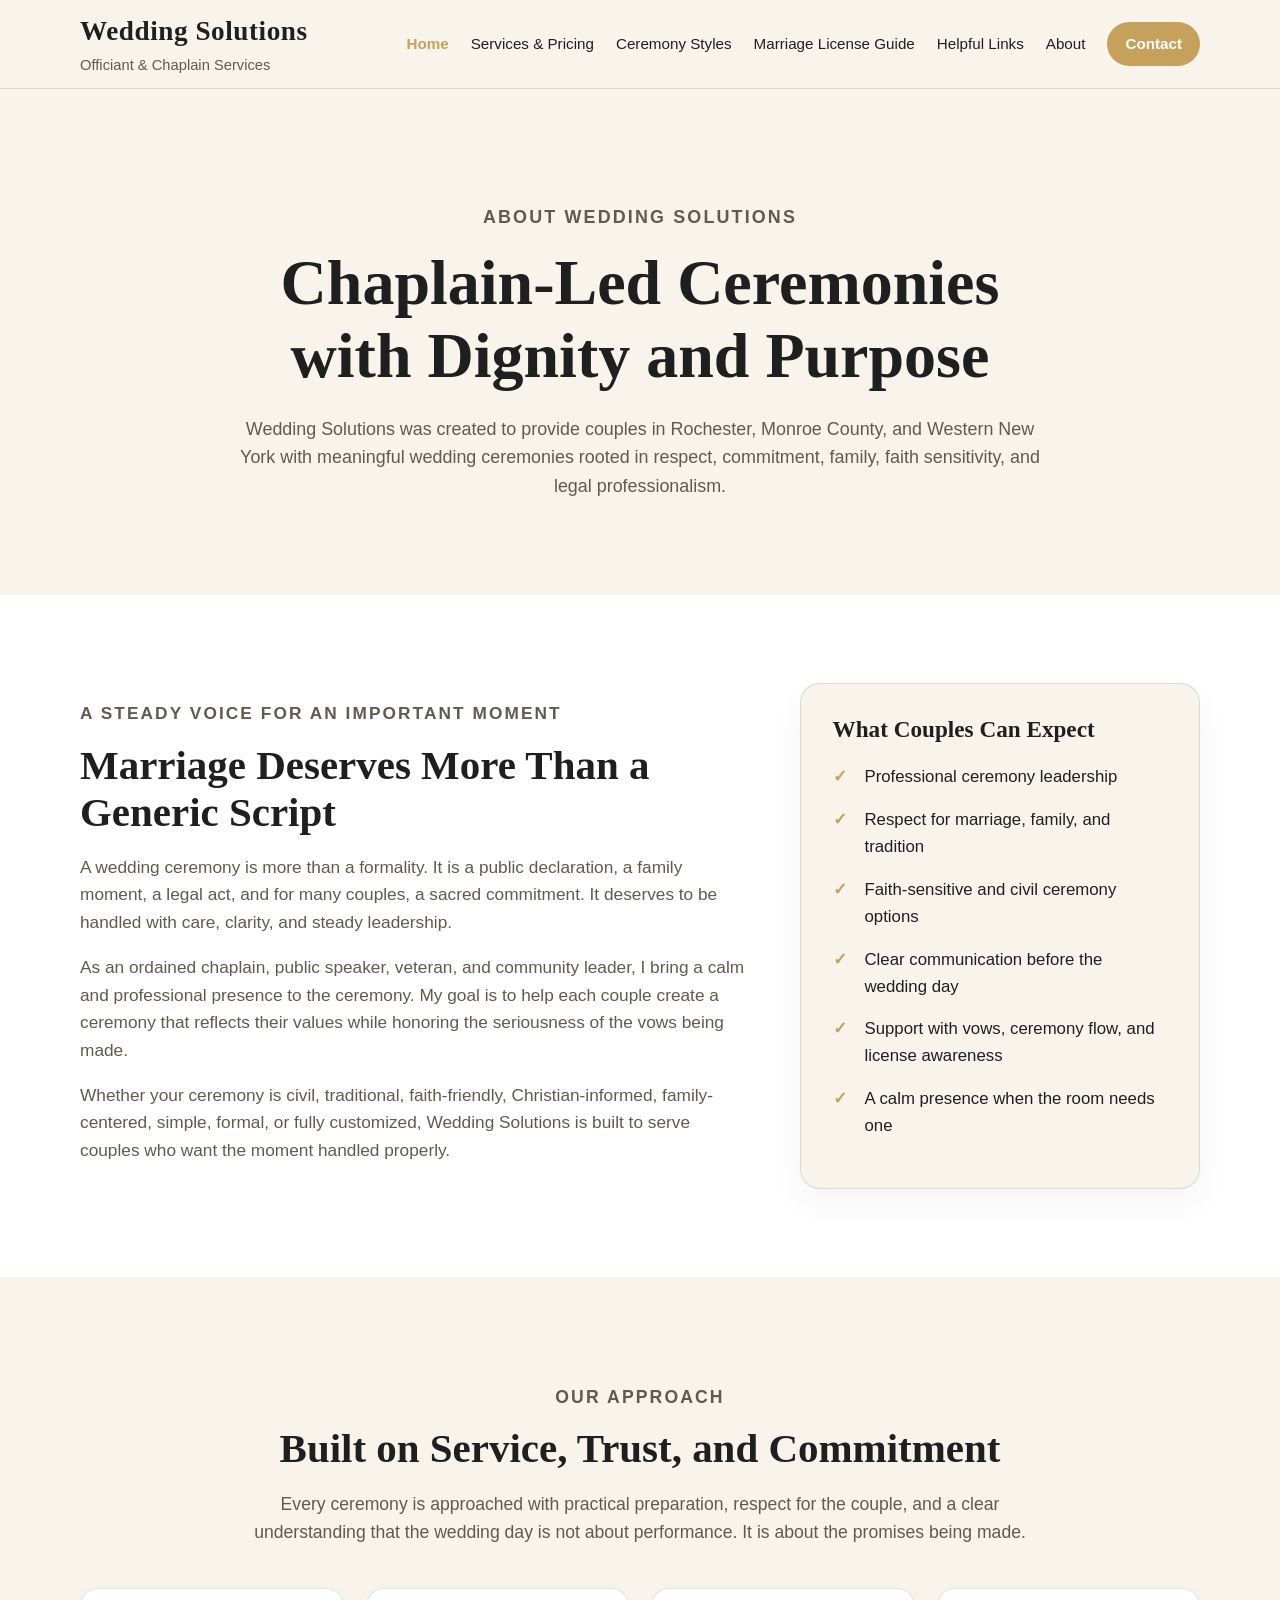
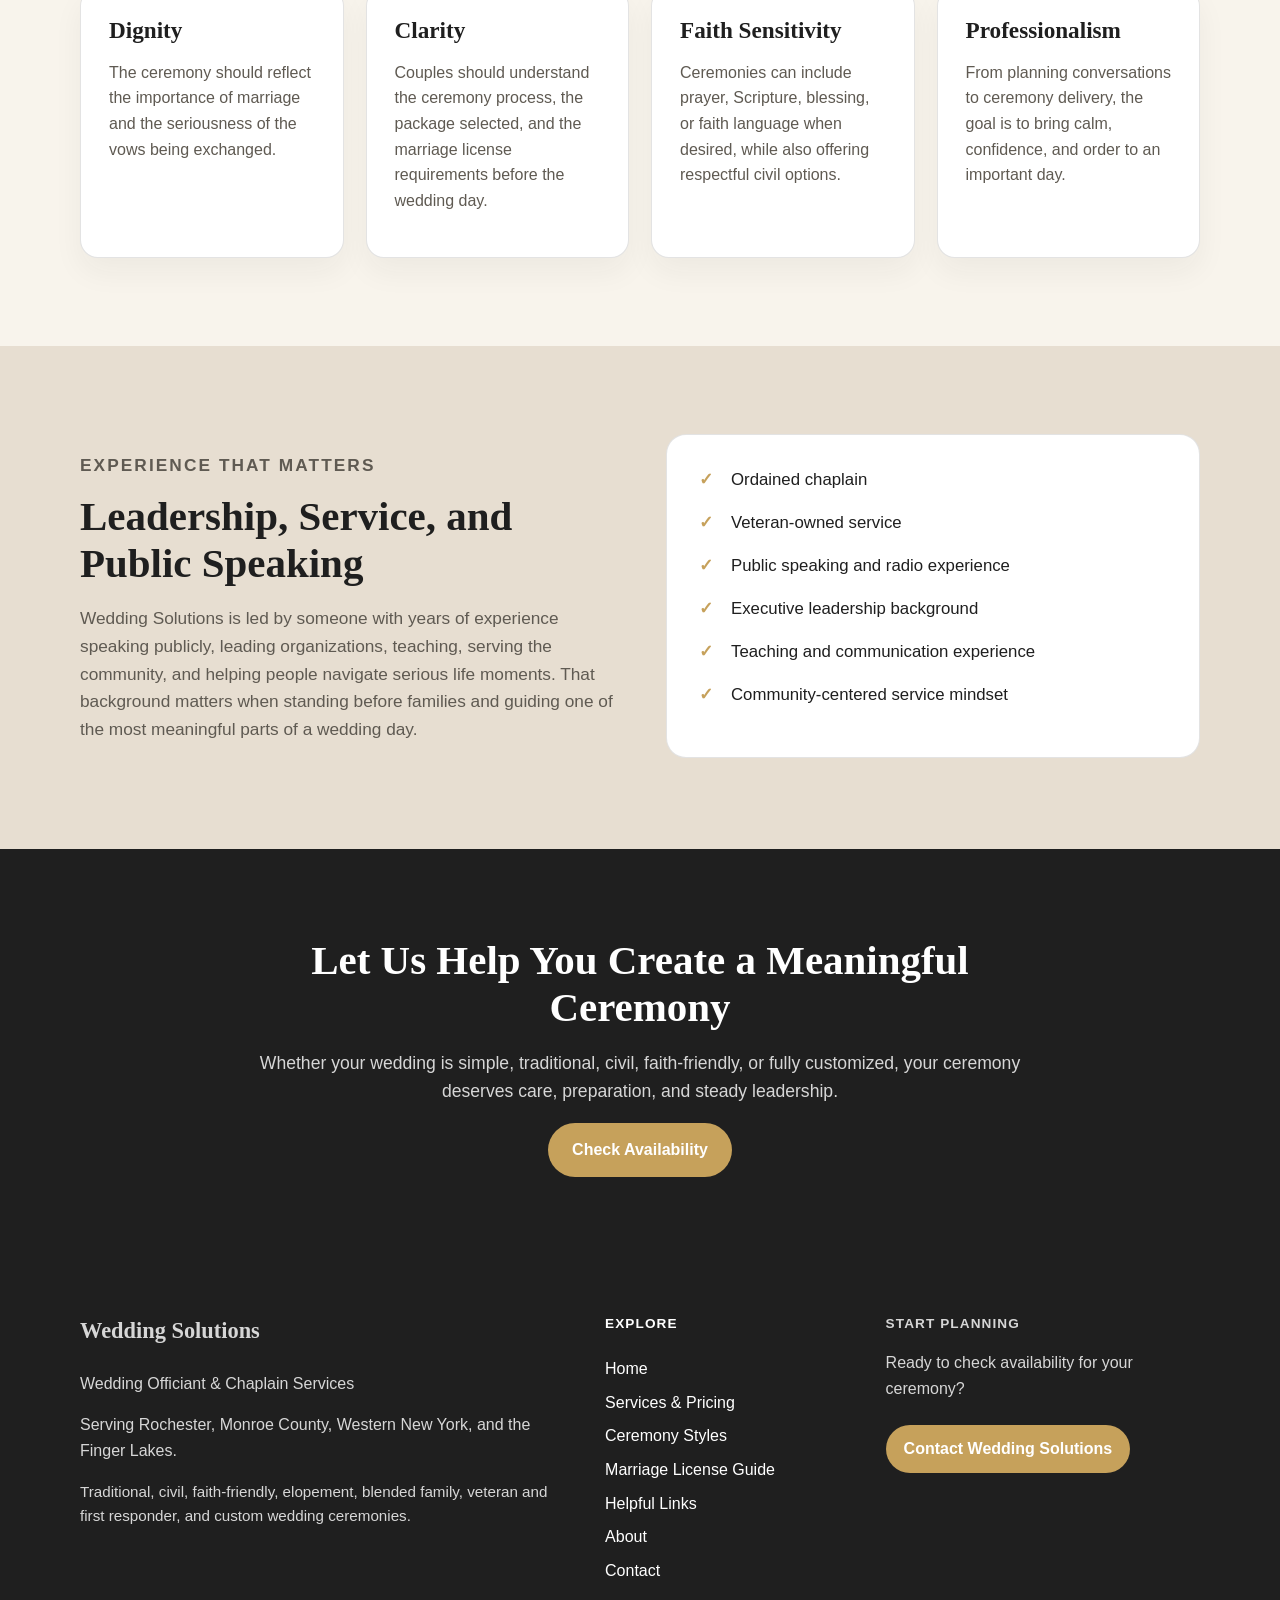
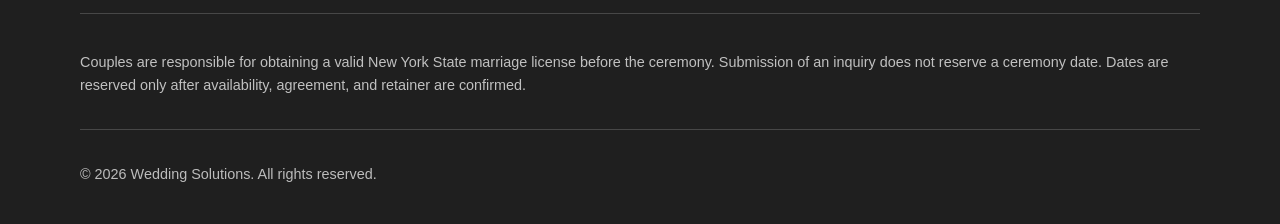
==== about.html @ 827b0ad8 "Add helpful links page for couples" ====
<!DOCTYPE html>
<html lang="en">
<head>
  <meta charset="UTF-8">

  <meta name="viewport" content="width=device-width, initial-scale=1.0">
	
	<link rel="canonical" href="https://weddingssolutions.com/about.html">
	
<meta property="og:title" content="Ordained Chaplain Wedding Officiant Rochester NY | Wedding Solutions">
<meta property="og:description" content="Learn about Wedding Solutions, a chaplain-led wedding officiant service serving Rochester, Monroe County, and Western New York with dignity, clarity, and legal professionalism.">
<meta property="og:type" content="website">
<meta property="og:url" content="https://weddingssolutions.com/about.html">
<meta property="og:image" content="https://weddingssolutions.com/images/social-share.jpg">

<meta name="twitter:card" content="summary_large_image">
<meta name="twitter:title" content="Ordained Chaplain Wedding Officiant Rochester NY | Wedding Solutions">
<meta name="twitter:description" content="Chaplain-led wedding ceremonies rooted in dignity, commitment, family, faith sensitivity, and legal professionalism.">
<meta name="twitter:image" content="https://weddingssolutions.com/images/social-share.jpg">

<link rel="icon" type="image/png" href="images/favicon-512.png">
<link rel="apple-touch-icon" href="images/favicon-512.png">
	
<!-- Google tag (gtag.js) -->
<script async src="https://www.googletagmanager.com/gtag/js?id=G-TBQ9L303CH"></script>
<script>
  window.dataLayer = window.dataLayer || [];
  function gtag(){dataLayer.push(arguments);}
  gtag('js', new Date());

  gtag('config', 'G-TBQ9L303CH');
</script>

  <title>Ordained Chaplain Wedding Officiant Rochester NY | Wedding Solutions</title>

  <meta name="description" content="Learn about Wedding Solutions, a chaplain-led wedding officiant service serving Rochester, Monroe County, and Western New York with dignity, clarity, and legal professionalism.">

  <link rel="stylesheet" href="css/styles.css">
</head>

<body>
  <header class="site-header">
    <div class="container header-inner">
      <div class="brand">
        <a href="index.html" class="brand-name">Wedding Solutions</a>
        <p class="brand-tagline">Officiant &amp; Chaplain Services</p>
      </div>

      <nav class="main-nav" aria-label="Main navigation">
        <a href="index.html" class="active">Home</a>
		<a href="services.html">Services &amp; Pricing</a>
		<a href="ceremony-styles.html">Ceremony Styles</a>
		<a href="marriage-license-guide.html">Marriage License Guide</a>
		<a href="helpful-links.html">Helpful Links</a>
		<a href="about.html">About</a>
		<a href="contact.html" class="nav-button">Contact</a>
      </nav>
    </div>
  </header>

  <main>
    <section class="page-hero">
      <div class="container narrow">
        <p class="eyebrow">About Wedding Solutions</p>
        <h1>Chaplain-Led Ceremonies with Dignity and Purpose</h1>
        <p>
          Wedding Solutions was created to provide couples in Rochester, Monroe County,
          and Western New York with meaningful wedding ceremonies rooted in respect,
          commitment, family, faith sensitivity, and legal professionalism.
        </p>
      </div>
    </section>

    <section class="about-story-section">
      <div class="container about-grid">
        <div class="about-text">
          <p class="eyebrow">A Steady Voice for an Important Moment</p>

          <h2>Marriage Deserves More Than a Generic Script</h2>

          <p>
            A wedding ceremony is more than a formality. It is a public declaration,
            a family moment, a legal act, and for many couples, a sacred commitment.
            It deserves to be handled with care, clarity, and steady leadership.
          </p>

          <p>
            As an ordained chaplain, public speaker, veteran, and community leader,
            I bring a calm and professional presence to the ceremony. My goal is to help
            each couple create a ceremony that reflects their values while honoring the
            seriousness of the vows being made.
          </p>

          <p>
            Whether your ceremony is civil, traditional, faith-friendly, Christian-informed,
            family-centered, simple, formal, or fully customized, Wedding Solutions is built
            to serve couples who want the moment handled properly.
          </p>
        </div>

        <div class="about-highlight-box">
          <h3>What Couples Can Expect</h3>

          <ul class="check-list">
            <li>Professional ceremony leadership</li>
            <li>Respect for marriage, family, and tradition</li>
            <li>Faith-sensitive and civil ceremony options</li>
            <li>Clear communication before the wedding day</li>
            <li>Support with vows, ceremony flow, and license awareness</li>
            <li>A calm presence when the room needs one</li>
          </ul>
        </div>
      </div>
    </section>

    <section class="values-section">
      <div class="container">
        <div class="section-heading">
          <p class="eyebrow">Our Approach</p>
          <h2>Built on Service, Trust, and Commitment</h2>
          <p>
            Every ceremony is approached with practical preparation, respect for the couple,
            and a clear understanding that the wedding day is not about performance. It is
            about the promises being made.
          </p>
        </div>

        <div class="values-grid">
          <article class="value-card">
            <h3>Dignity</h3>
            <p>
              The ceremony should reflect the importance of marriage and the seriousness
              of the vows being exchanged.
            </p>
          </article>

          <article class="value-card">
            <h3>Clarity</h3>
            <p>
              Couples should understand the ceremony process, the package selected,
              and the marriage license requirements before the wedding day.
            </p>
          </article>

          <article class="value-card">
            <h3>Faith Sensitivity</h3>
            <p>
              Ceremonies can include prayer, Scripture, blessing, or faith language when
              desired, while also offering respectful civil options.
            </p>
          </article>

          <article class="value-card">
            <h3>Professionalism</h3>
            <p>
              From planning conversations to ceremony delivery, the goal is to bring calm,
              confidence, and order to an important day.
            </p>
          </article>
        </div>
      </div>
    </section>

    <section class="background-section">
      <div class="container two-column">
        <div>
          <p class="eyebrow">Experience That Matters</p>
          <h2>Leadership, Service, and Public Speaking</h2>
          <p>
            Wedding Solutions is led by someone with years of experience speaking publicly,
            leading organizations, teaching, serving the community, and helping people navigate
            serious life moments. That background matters when standing before families and
            guiding one of the most meaningful parts of a wedding day.
          </p>
        </div>

        <div class="background-list-box">
          <ul class="check-list">
            <li>Ordained chaplain</li>
            <li>Veteran-owned service</li>
            <li>Public speaking and radio experience</li>
            <li>Executive leadership background</li>
            <li>Teaching and communication experience</li>
            <li>Community-centered service mindset</li>
          </ul>
        </div>
      </div>
    </section>

    <section class="cta-section">
      <div class="container narrow">
        <h2>Let Us Help You Create a Meaningful Ceremony</h2>
        <p>
          Whether your wedding is simple, traditional, civil, faith-friendly, or fully customized,
          your ceremony deserves care, preparation, and steady leadership.
        </p>
        <a href="contact.html" class="button button-primary">Check Availability</a>
      </div>
    </section>
  </main>

  <footer class="site-footer">
  <div class="container footer-inner">
    <div class="footer-about">
      <p class="footer-brand">Wedding Solutions</p>
      <p>Wedding Officiant &amp; Chaplain Services</p>
      <p>Serving Rochester, Monroe County, Western New York, and the Finger Lakes.</p>
      <p class="footer-small">
        Traditional, civil, faith-friendly, elopement, blended family, veteran and first responder,
        and custom wedding ceremonies.
      </p>
    </div>

    <div class="footer-links">
	  <p class="footer-heading">Explore</p>
	  <a href="index.html">Home</a>
	  <a href="services.html">Services &amp; Pricing</a>
	  <a href="ceremony-styles.html">Ceremony Styles</a>
	  <a href="marriage-license-guide.html">Marriage License Guide</a>
	  <a href="helpful-links.html">Helpful Links</a>
	  <a href="about.html">About</a>
	  <a href="contact.html">Contact</a>
	</div>

    <div class="footer-contact">
      <p class="footer-heading">Start Planning</p>
      <p>Ready to check availability for your ceremony?</p>
      <a href="contact.html" class="footer-button">Contact Wedding Solutions</a>
    </div>
  </div>

  <div class="container footer-disclaimer">
    <p>
      Couples are responsible for obtaining a valid New York State marriage license before the ceremony.
      Submission of an inquiry does not reserve a ceremony date. Dates are reserved only after availability,
      agreement, and retainer are confirmed.
    </p>
  </div>

  <div class="container copyright">
    <p>&copy; 2026 Wedding Solutions. All rights reserved.</p>
  </div>
</footer>
</body>
</html>
---- css/styles.css ----
:root {
  --ivory: #f8f4ec;
  --charcoal: #1f1f1f;
  --gold: #c6a15b;
  --taupe: #e7ded1;
  --white: #ffffff;
  --muted: #5f5a52;
  --line: rgba(31, 31, 31, 0.12);
}

* {
  box-sizing: border-box;
}

body {
  margin: 0;
  font-family: Arial, Helvetica, sans-serif;
  background: var(--ivory);
  color: var(--charcoal);
  line-height: 1.6;
}

a {
  color: inherit;
}

.container {
  width: min(1120px, 92%);
  margin: 0 auto;
}

.narrow {
  max-width: 820px;
  text-align: center;
}

.site-header {
  background: var(--ivory);
  border-bottom: 1px solid var(--line);
  position: sticky;
  top: 0;
  z-index: 20;
}

.header-inner {
  min-height: 88px;
  display: flex;
  align-items: center;
  justify-content: space-between;
  gap: 32px;
}

.brand-name {
  font-family: Georgia, "Times New Roman", serif;
  font-size: 1.7rem;
  font-weight: 700;
  letter-spacing: 0.02em;
  text-decoration: none;
}

.brand-tagline {
  margin: 0;
  color: var(--muted);
  font-size: 0.92rem;
}

.main-nav {
  display: flex;
  align-items: center;
  gap: 22px;
  font-size: 0.95rem;
}

.main-nav a {
  text-decoration: none;
}

.main-nav a:hover {
  color: var(--gold);
}

.nav-button {
  padding: 10px 18px;
  background: var(--gold);
  color: var(--white);
  border-radius: 999px;
  font-weight: 700;
}

.hero-section {
  min-height: 680px;
  display: flex;
  align-items: center;
  background: var(--ivory);
}

.hero-content {
  max-width: 820px;
}

.eyebrow {
  color: var(--gold);
  text-transform: uppercase;
  letter-spacing: 0.12em;
  font-size: 0.85rem;
  font-weight: 700;
  margin-bottom: 14px;
}

h1,
h2,
h3 {
  font-family: Georgia, "Times New Roman", serif;
  line-height: 1.15;
}

h1 {
  font-size: clamp(2.7rem, 5vw, 5rem);
  margin: 0 0 22px;
}

h2 {
  font-size: clamp(2rem, 3.2vw, 3.1rem);
  margin: 0 0 18px;
}

h3 {
  font-size: 1.45rem;
  margin: 0 0 12px;
}

.hero-text {
  max-width: 720px;
  font-size: 1.22rem;
  color: var(--muted);
}

.button-row {
  display: flex;
  flex-wrap: wrap;
  gap: 16px;
  margin-top: 32px;
}

.button {
  display: inline-block;
  padding: 14px 24px;
  border-radius: 999px;
  text-decoration: none;
  font-weight: 700;
  transition: 0.2s ease;
}

.button-primary {
  background: var(--gold);
  color: var(--white);
}

.button-primary:hover {
  filter: brightness(0.92);
}

.button-secondary {
  border: 1px solid var(--gold);
  color: var(--charcoal);
  background: transparent;
}

.button-secondary:hover {
  background: var(--taupe);
}

.intro-section,
.services-preview,
.why-section,
.service-area-section,
.cta-section {
  padding: 88px 0;
}

.intro-section {
  background: var(--white);
}

.intro-section p,
.section-heading p,
.service-area-section p,
.cta-section p {
  font-size: 1.1rem;
  color: var(--muted);
}

.services-preview {
  background: var(--ivory);
}

.section-heading {
  max-width: 820px;
  margin: 0 auto 42px;
  text-align: center;
}

.card-grid {
  display: grid;
  grid-template-columns: repeat(4, 1fr);
  gap: 22px;
  margin-bottom: 38px;
}

.service-card {
  background: var(--white);
  padding: 28px;
  border: 1px solid var(--line);
  border-radius: 18px;
  box-shadow: 0 14px 30px rgba(31, 31, 31, 0.06);
}

.service-card p {
  color: var(--muted);
}

.price {
  color: var(--gold) !important;
  font-weight: 700;
  font-size: 1.18rem;
  margin: 0 0 12px;
}

.center {
  text-align: center;
}

.why-section {
  background: var(--taupe);
}

.two-column {
  display: grid;
  grid-template-columns: 1fr 1fr;
  gap: 52px;
  align-items: start;
}

.two-column p {
  color: var(--muted);
  font-size: 1.08rem;
}

.check-list {
  list-style: none;
  padding: 0;
  margin: 0;
}

.check-list li {
  position: relative;
  padding-left: 32px;
  margin-bottom: 16px;
  font-size: 1.05rem;
}

.check-list li::before {
  content: "✓";
  position: absolute;
  left: 0;
  color: var(--gold);
  font-weight: 700;
}

.service-area-section {
  background: var(--white);
}

.cta-section {
  background: var(--charcoal);
  color: var(--white);
  text-align: center;
}

.cta-section p {
  color: rgba(255, 255, 255, 0.82);
}

.site-footer {
  background: var(--charcoal);
  color: var(--white);
  padding: 48px 0 24px;
}

.footer-inner {
  display: flex;
  justify-content: space-between;
  gap: 32px;
  border-bottom: 1px solid rgba(255, 255, 255, 0.18);
  padding-bottom: 30px;
}

.footer-brand {
  font-family: Georgia, "Times New Roman", serif;
  font-size: 1.4rem;
  font-weight: 700;
  margin-top: 0;
}

.footer-links {
  display: grid;
  gap: 8px;
}

.footer-links a {
  color: var(--white);
  text-decoration: none;
}

.footer-links a:hover {
  color: var(--gold);
}

.copyright {
  padding-top: 18px;
  color: rgba(255, 255, 255, 0.7);
  font-size: 0.9rem;
}

@media (max-width: 950px) {
  .header-inner {
    flex-direction: column;
    align-items: flex-start;
    padding: 18px 0;
  }

  .main-nav {
    flex-wrap: wrap;
    gap: 14px;
  }

  .card-grid {
    grid-template-columns: repeat(2, 1fr);
  }

  .two-column {
    grid-template-columns: 1fr;
  }
}

@media (max-width: 580px) {
  .hero-section {
    min-height: 620px;
  }

  .button-row {
    flex-direction: column;
  }

  .button {
    text-align: center;
  }

  .card-grid {
    grid-template-columns: 1fr;
  }

  .footer-inner {
    flex-direction: column;
  }
}

.page-hero {
  padding: 96px 0 76px;
  background: var(--ivory);
  text-align: center;
}

.page-hero p {
  font-size: 1.12rem;
  color: var(--muted);
}

.pricing-section {
  padding: 76px 0 90px;
  background: var(--white);
}

.pricing-grid {
  display: grid;
  grid-template-columns: repeat(2, 1fr);
  gap: 28px;
}

.pricing-card {
  background: var(--ivory);
  padding: 34px;
  border: 1px solid var(--line);
  border-radius: 20px;
  box-shadow: 0 14px 30px rgba(31, 31, 31, 0.05);
}

.pricing-card h2 {
  font-size: 2rem;
}

.pricing-card h3 {
  font-size: 1.2rem;
  margin-top: 26px;
}

.package-price {
  color: var(--gold);
  font-size: 2rem;
  font-weight: 700;
  margin: 10px 0 18px;
}

.pricing-card ul {
  padding-left: 20px;
  margin-bottom: 24px;
}

.pricing-card li {
  margin-bottom: 8px;
}

.best-for {
  background: var(--taupe);
  padding: 14px 16px;
  border-radius: 12px;
  font-weight: 700;
}

.featured-card {
  border: 2px solid var(--gold);
}

.featured-label {
  display: inline-block;
  background: var(--gold);
  color: var(--white);
  font-weight: 700;
  padding: 6px 12px;
  border-radius: 999px;
  margin: 0 0 18px;
  font-size: 0.85rem;
  text-transform: uppercase;
  letter-spacing: 0.08em;
}

.addon-section {
  padding: 88px 0;
  background: var(--ivory);
}

.addon-table {
  max-width: 820px;
  margin: 0 auto;
  background: var(--white);
  border: 1px solid var(--line);
  border-radius: 18px;
  overflow: hidden;
}

.addon-row {
  display: flex;
  justify-content: space-between;
  gap: 24px;
  padding: 18px 22px;
  border-bottom: 1px solid var(--line);
}

.addon-row:last-child {
  border-bottom: none;
}

.addon-row strong {
  color: var(--gold);
  white-space: nowrap;
}

.license-note-section {
  padding: 76px 0;
  background: var(--taupe);
}

.license-note-section p {
  color: var(--muted);
  font-size: 1.1rem;
}

@media (max-width: 800px) {
  .pricing-grid {
    grid-template-columns: 1fr;
  }

  .addon-row {
    flex-direction: column;
    gap: 6px;
  }
}

.style-intro-section {
  padding: 78px 0;
  background: var(--white);
}

.style-intro-section p {
  color: var(--muted);
  font-size: 1.1rem;
}

.ceremony-style-section {
  padding: 86px 0;
  background: var(--ivory);
}

.style-grid {
  display: grid;
  grid-template-columns: repeat(2, 1fr);
  gap: 26px;
}

.style-card {
  background: var(--white);
  border: 1px solid var(--line);
  border-radius: 18px;
  padding: 32px;
  box-shadow: 0 14px 30px rgba(31, 31, 31, 0.05);
}

.style-card h2 {
  font-size: 1.75rem;
}

.style-card p {
  color: var(--muted);
  font-size: 1.04rem;
}

.process-section {
  padding: 88px 0;
  background: var(--taupe);
}

.process-grid {
  display: grid;
  grid-template-columns: repeat(4, 1fr);
  gap: 22px;
}

.process-card {
  background: var(--white);
  border: 1px solid var(--line);
  border-radius: 18px;
  padding: 28px;
}

.process-card span {
  display: inline-flex;
  align-items: center;
  justify-content: center;
  background: var(--gold);
  color: var(--white);
  width: 42px;
  height: 42px;
  border-radius: 999px;
  font-weight: 700;
  margin-bottom: 18px;
}

.process-card h3 {
  font-size: 1.35rem;
}

.process-card p {
  color: var(--muted);
}

@media (max-width: 900px) {
  .process-grid {
    grid-template-columns: repeat(2, 1fr);
  }
}

@media (max-width: 650px) {
  .style-grid,
  .process-grid {
    grid-template-columns: 1fr;
  }
}

.about-story-section {
  padding: 88px 0;
  background: var(--white);
}

.about-grid {
  display: grid;
  grid-template-columns: 1.25fr 0.75fr;
  gap: 52px;
  align-items: start;
}

.about-text p {
  color: var(--muted);
  font-size: 1.08rem;
}

.about-highlight-box {
  background: var(--ivory);
  border: 1px solid var(--line);
  border-radius: 20px;
  padding: 32px;
  box-shadow: 0 14px 30px rgba(31, 31, 31, 0.05);
}

.about-highlight-box h3 {
  margin-bottom: 22px;
}

.values-section {
  padding: 88px 0;
  background: var(--ivory);
}

.values-grid {
  display: grid;
  grid-template-columns: repeat(4, 1fr);
  gap: 22px;
}

.value-card {
  background: var(--white);
  border: 1px solid var(--line);
  border-radius: 18px;
  padding: 28px;
  box-shadow: 0 14px 30px rgba(31, 31, 31, 0.05);
}

.value-card p {
  color: var(--muted);
}

.background-section {
  padding: 88px 0;
  background: var(--taupe);
}

.background-list-box {
  background: var(--white);
  border: 1px solid var(--line);
  border-radius: 20px;
  padding: 32px;
}

@media (max-width: 950px) {
  .about-grid {
    grid-template-columns: 1fr;
  }

  .values-grid {
    grid-template-columns: repeat(2, 1fr);
  }
}

@media (max-width: 650px) {
  .values-grid {
    grid-template-columns: 1fr;
  }
}

.contact-section {
  padding: 88px 0;
  background: var(--white);
}

.contact-grid {
  display: grid;
  grid-template-columns: 0.9fr 1.1fr;
  gap: 52px;
  align-items: start;
}

.contact-info p {
  color: var(--muted);
  font-size: 1.08rem;
}

.contact-detail-box {
  background: var(--ivory);
  border: 1px solid var(--line);
  border-radius: 18px;
  padding: 24px;
  margin-top: 20px;
}

.contact-detail-box h3 {
  font-size: 1.25rem;
}

.contact-form-card {
  background: var(--ivory);
  border: 1px solid var(--line);
  border-radius: 22px;
  padding: 34px;
  box-shadow: 0 14px 30px rgba(31, 31, 31, 0.05);
}

.contact-form-card p {
  color: var(--muted);
}

.contact-form {
  display: grid;
  gap: 14px;
  margin-top: 24px;
}

.contact-form label {
  font-weight: 700;
  color: var(--charcoal);
}

.contact-form input,
.contact-form select,
.contact-form textarea {
  width: 100%;
  border: 1px solid var(--line);
  border-radius: 12px;
  padding: 13px 14px;
  font: inherit;
  color: var(--charcoal);
  background: var(--white);
}

.contact-form input:focus,
.contact-form select:focus,
.contact-form textarea:focus {
  outline: 2px solid rgba(198, 161, 91, 0.35);
  border-color: var(--gold);
}

.form-button {
  border: none;
  cursor: pointer;
  width: fit-content;
  margin-top: 12px;
}

.form-note {
  font-size: 0.92rem;
  margin-top: 18px;
}

.contact-next-section {
  padding: 88px 0;
  background: var(--taupe);
}

@media (max-width: 900px) {
  .contact-grid {
    grid-template-columns: 1fr;
  }
}

.main-nav a.active {
  color: var(--gold);
  font-weight: 700;
}

.main-nav .nav-button.active {
  background: var(--charcoal);
  color: var(--white);
}

.thank-you-section {
  min-height: 620px;
  display: flex;
  align-items: center;
  padding: 96px 0;
  background: var(--ivory);
  text-align: center;
}

.thank-you-section p {
  color: var(--muted);
  font-size: 1.12rem;
}

.center-buttons {
  justify-content: center;
}

.footer-inner {
  display: grid;
  grid-template-columns: 1.4fr 0.7fr 0.9fr;
  gap: 36px;
  border-bottom: 1px solid rgba(255, 255, 255, 0.18);
  padding-bottom: 30px;
}

.footer-about p,
.footer-contact p {
  color: rgba(255, 255, 255, 0.82);
}

.footer-small {
  max-width: 520px;
  font-size: 0.95rem;
}

.footer-heading {
  color: var(--white);
  font-weight: 700;
  margin-top: 0;
  margin-bottom: 14px;
  text-transform: uppercase;
  letter-spacing: 0.08em;
  font-size: 0.85rem;
}

.footer-button {
  display: inline-block;
  margin-top: 8px;
  padding: 11px 18px;
  background: var(--gold);
  color: var(--white) !important;
  text-decoration: none;
  border-radius: 999px;
  font-weight: 700;
}

.footer-button:hover {
  filter: brightness(0.92);
}

.footer-disclaimer {
  padding-top: 22px;
  color: rgba(255, 255, 255, 0.72);
  font-size: 0.9rem;
  border-bottom: 1px solid rgba(255, 255, 255, 0.18);
  padding-bottom: 18px;
}

@media (max-width: 850px) {
  .footer-inner {
    grid-template-columns: 1fr;
  }
}

.guide-section {
  padding: 88px 0;
  background: var(--white);
}

.guide-layout {
  display: grid;
  grid-template-columns: minmax(0, 1fr) 340px;
  gap: 48px;
  align-items: start;
}

.guide-content {
  background: var(--ivory);
  border: 1px solid var(--line);
  border-radius: 22px;
  padding: 42px;
}

.guide-content h2 {
  font-size: 2rem;
  margin-top: 42px;
}

.guide-content h2:first-child {
  margin-top: 0;
}

.guide-content p {
  color: var(--muted);
  font-size: 1.08rem;
}

.guide-note,
.guide-disclaimer {
  background: var(--taupe);
  border-left: 5px solid var(--gold);
  padding: 18px 20px;
  border-radius: 12px;
  margin: 28px 0;
}

.guide-table {
  border: 1px solid var(--line);
  border-radius: 18px;
  overflow: hidden;
  background: var(--white);
  margin: 28px 0;
}

.guide-row {
  display: grid;
  grid-template-columns: 260px 1fr;
  gap: 18px;
  padding: 18px 20px;
  border-bottom: 1px solid var(--line);
}

.guide-row:last-child {
  border-bottom: none;
}

.guide-row strong {
  color: var(--charcoal);
}

.guide-row span {
  color: var(--muted);
}

.guide-steps {
  color: var(--muted);
  font-size: 1.08rem;
}

.guide-steps li {
  margin-bottom: 10px;
}

.guide-sidebar {
  display: grid;
  gap: 22px;
  position: sticky;
  top: 118px;
}

.sidebar-card {
  background: var(--ivory);
  border: 1px solid var(--line);
  border-radius: 18px;
  padding: 26px;
  box-shadow: 0 14px 30px rgba(31, 31, 31, 0.05);
}

.sidebar-card p,
.sidebar-card li {
  color: var(--muted);
}

.sidebar-card ul {
  padding-left: 20px;
}

@media (max-width: 950px) {
  .guide-layout {
    grid-template-columns: 1fr;
  }

  .guide-sidebar {
    position: static;
  }
}

@media (max-width: 650px) {
  .guide-content {
    padding: 28px;
  }

  .guide-row {
    grid-template-columns: 1fr;
    gap: 6px;
  }
}

.license-guide-feature {
  padding: 88px 0;
  background: var(--white);
}

.license-guide-feature p {
  color: var(--muted);
  font-size: 1.08rem;
}

.resource-card {
  background: var(--ivory);
  border: 1px solid var(--line);
  border-radius: 20px;
  padding: 32px;
  box-shadow: 0 14px 30px rgba(31, 31, 31, 0.05);
}

.resource-card h3 {
  margin-bottom: 22px;
}

.faq-section {
  padding: 88px 0;
  background: var(--white);
}

.faq-grid {
  display: grid;
  grid-template-columns: repeat(2, 1fr);
  gap: 24px;
}

.faq-item {
  background: var(--ivory);
  border: 1px solid var(--line);
  border-radius: 18px;
  padding: 28px;
  box-shadow: 0 14px 30px rgba(31, 31, 31, 0.05);
}

.faq-item h3 {
  font-size: 1.35rem;
}

.faq-item p {
  color: var(--muted);
}

@media (max-width: 750px) {
  .faq-grid {
    grid-template-columns: 1fr;
  }
}

/* Mobile and accessibility polish */

html {
  scroll-behavior: smooth;
}

body {
  overflow-x: hidden;
}

a:focus-visible,
button:focus-visible,
input:focus-visible,
select:focus-visible,
textarea:focus-visible {
  outline: 3px solid var(--gold);
  outline-offset: 3px;
}

.button,
.nav-button,
.footer-button,
.form-button {
  min-height: 44px;
  display: inline-flex;
  align-items: center;
  justify-content: center;
}

.contact-form input,
.contact-form select,
.contact-form textarea {
  min-height: 46px;
}

@media (max-width: 700px) {
  .container {
    width: min(100% - 32px, 1120px);
  }

  .site-header {
    position: static;
  }

  .header-inner {
    min-height: auto;
    gap: 18px;
  }

  .brand-name {
    font-size: 1.45rem;
  }

  .brand-tagline {
    font-size: 0.86rem;
  }

  .main-nav {
    width: 100%;
    gap: 10px;
  }

  .main-nav a {
    display: inline-flex;
    align-items: center;
    min-height: 42px;
    padding: 6px 0;
  }

  .main-nav .nav-button {
    padding: 10px 16px;
  }

  .hero-section {
    min-height: auto;
    padding: 84px 0;
  }

  .page-hero {
    padding: 72px 0 56px;
  }

  .intro-section,
  .services-preview,
  .why-section,
  .service-area-section,
  .cta-section,
  .pricing-section,
  .addon-section,
  .faq-section,
  .style-intro-section,
  .ceremony-style-section,
  .process-section,
  .about-story-section,
  .values-section,
  .background-section,
  .contact-section,
  .contact-next-section,
  .guide-section,
  .license-guide-feature {
    padding: 64px 0;
  }

  h1 {
    font-size: clamp(2.25rem, 12vw, 3.2rem);
  }

  h2 {
    font-size: clamp(1.85rem, 9vw, 2.45rem);
  }

  h3 {
    font-size: 1.25rem;
  }

  .hero-text,
  .intro-section p,
  .section-heading p,
  .service-area-section p,
  .cta-section p,
  .license-note-section p,
  .guide-content p,
  .contact-info p {
    font-size: 1rem;
  }

  .service-card,
  .pricing-card,
  .style-card,
  .process-card,
  .value-card,
  .resource-card,
  .faq-item,
  .contact-form-card,
  .guide-content,
  .sidebar-card,
  .about-highlight-box,
  .background-list-box {
    padding: 24px;
    border-radius: 16px;
  }

  .contact-form-card {
    padding: 24px;
  }

  .form-button {
    width: 100%;
  }

  .button-row {
    width: 100%;
  }

  .button-row .button {
    width: 100%;
  }

  .footer-button {
    width: 100%;
    text-align: center;
  }

  .footer-inner {
    gap: 28px;
  }
}

@media (max-width: 420px) {
  .container {
    width: min(100% - 24px, 1120px);
  }

  .brand-name {
    font-size: 1.32rem;
  }

  .brand-tagline {
    font-size: 0.82rem;
  }

  .main-nav {
    font-size: 0.9rem;
  }

  .service-card,
  .pricing-card,
  .style-card,
  .process-card,
  .value-card,
  .resource-card,
  .faq-item,
  .contact-form-card,
  .guide-content,
  .sidebar-card {
    padding: 20px;
  }

  .addon-row {
    padding: 16px;
  }

  .guide-row {
    padding: 16px;
  }
}

/* Homepage spacing refinement */

.home .hero-section {
  min-height: 560px;
  padding: 72px 0;
}

.home .intro-section,
.home .services-preview,
.home .why-section,
.home .license-guide-feature,
.home .service-area-section,
.home .cta-section {
  padding: 68px 0;
}

.home .section-heading {
  margin-bottom: 32px;
}

.home .card-grid {
  margin-bottom: 28px;
}

.home .service-card {
  padding: 24px;
}

.home .license-guide-feature .button {
  margin-top: 12px;
}

.home .cta-section h2 {
  margin-bottom: 12px;
}

.home .cta-section p {
  margin-bottom: 24px;
}

@media (max-width: 700px) {
  .home .hero-section {
    padding: 64px 0;
  }

  .home .intro-section,
  .home .services-preview,
  .home .why-section,
  .home .license-guide-feature,
  .home .service-area-section,
  .home .cta-section {
    padding: 52px 0;
  }
}

/* Helpful Links page */

.helpful-links-section {
  padding: 88px 0;
  background: var(--white);
}

.helpful-links-intro {
  max-width: 880px;
  margin: 0 auto 44px;
  text-align: center;
}

.helpful-links-intro p {
  color: var(--muted);
  font-size: 1.08rem;
}

.resource-link-grid {
  display: grid;
  grid-template-columns: repeat(3, 1fr);
  gap: 24px;
}

.resource-link-card {
  background: var(--ivory);
  border: 1px solid var(--line);
  border-radius: 20px;
  padding: 28px;
  box-shadow: 0 14px 30px rgba(31, 31, 31, 0.05);
  display: flex;
  flex-direction: column;
  align-items: flex-start;
}

.resource-link-card h2 {
  font-size: 1.55rem;
  margin-bottom: 14px;
}

.resource-link-card p {
  color: var(--muted);
}

.resource-link-card .button {
  margin-top: auto;
}

@media (max-width: 950px) {
  .resource-link-grid {
    grid-template-columns: repeat(2, 1fr);
  }
}

@media (max-width: 650px) {
  .helpful-links-section {
    padding: 64px 0;
  }

  .resource-link-grid {
    grid-template-columns: 1fr;
  }

  .resource-link-card {
    padding: 24px;
  }

  .resource-link-card .button {
    width: 100%;
  }
}
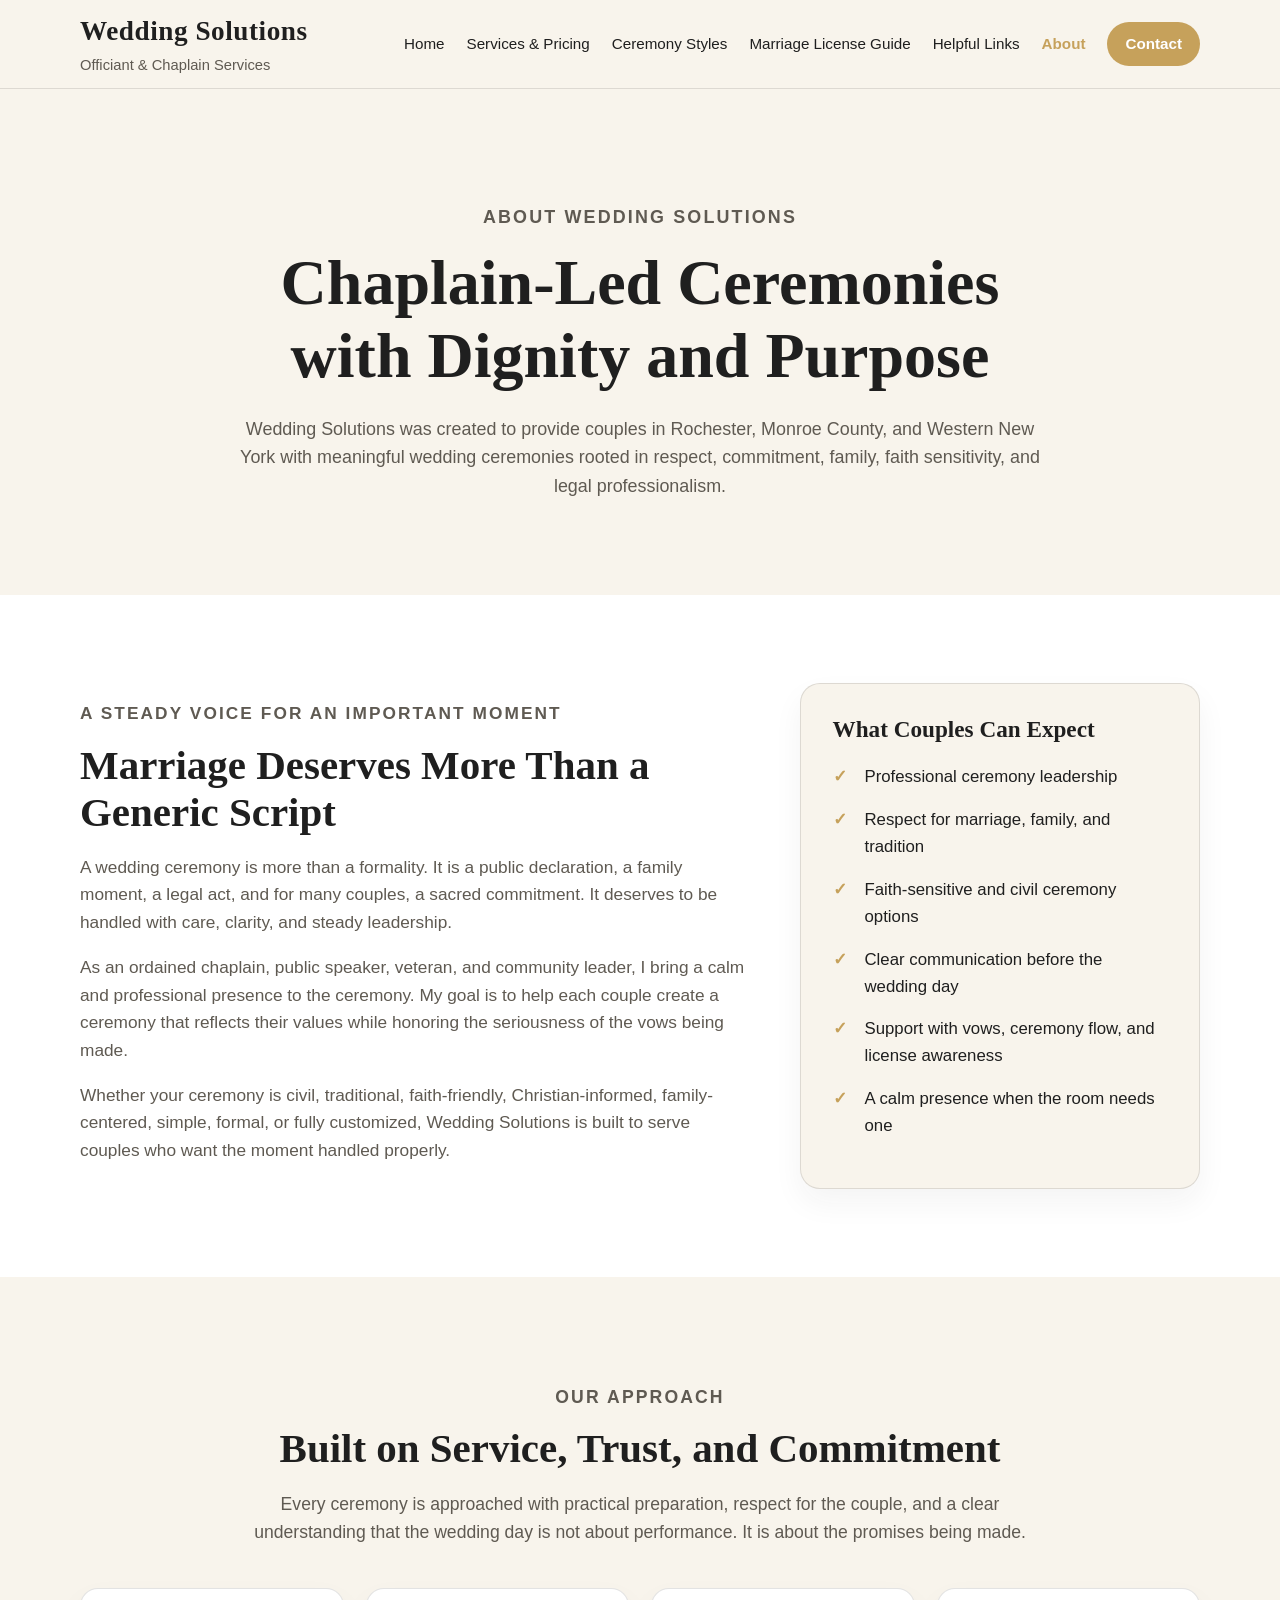
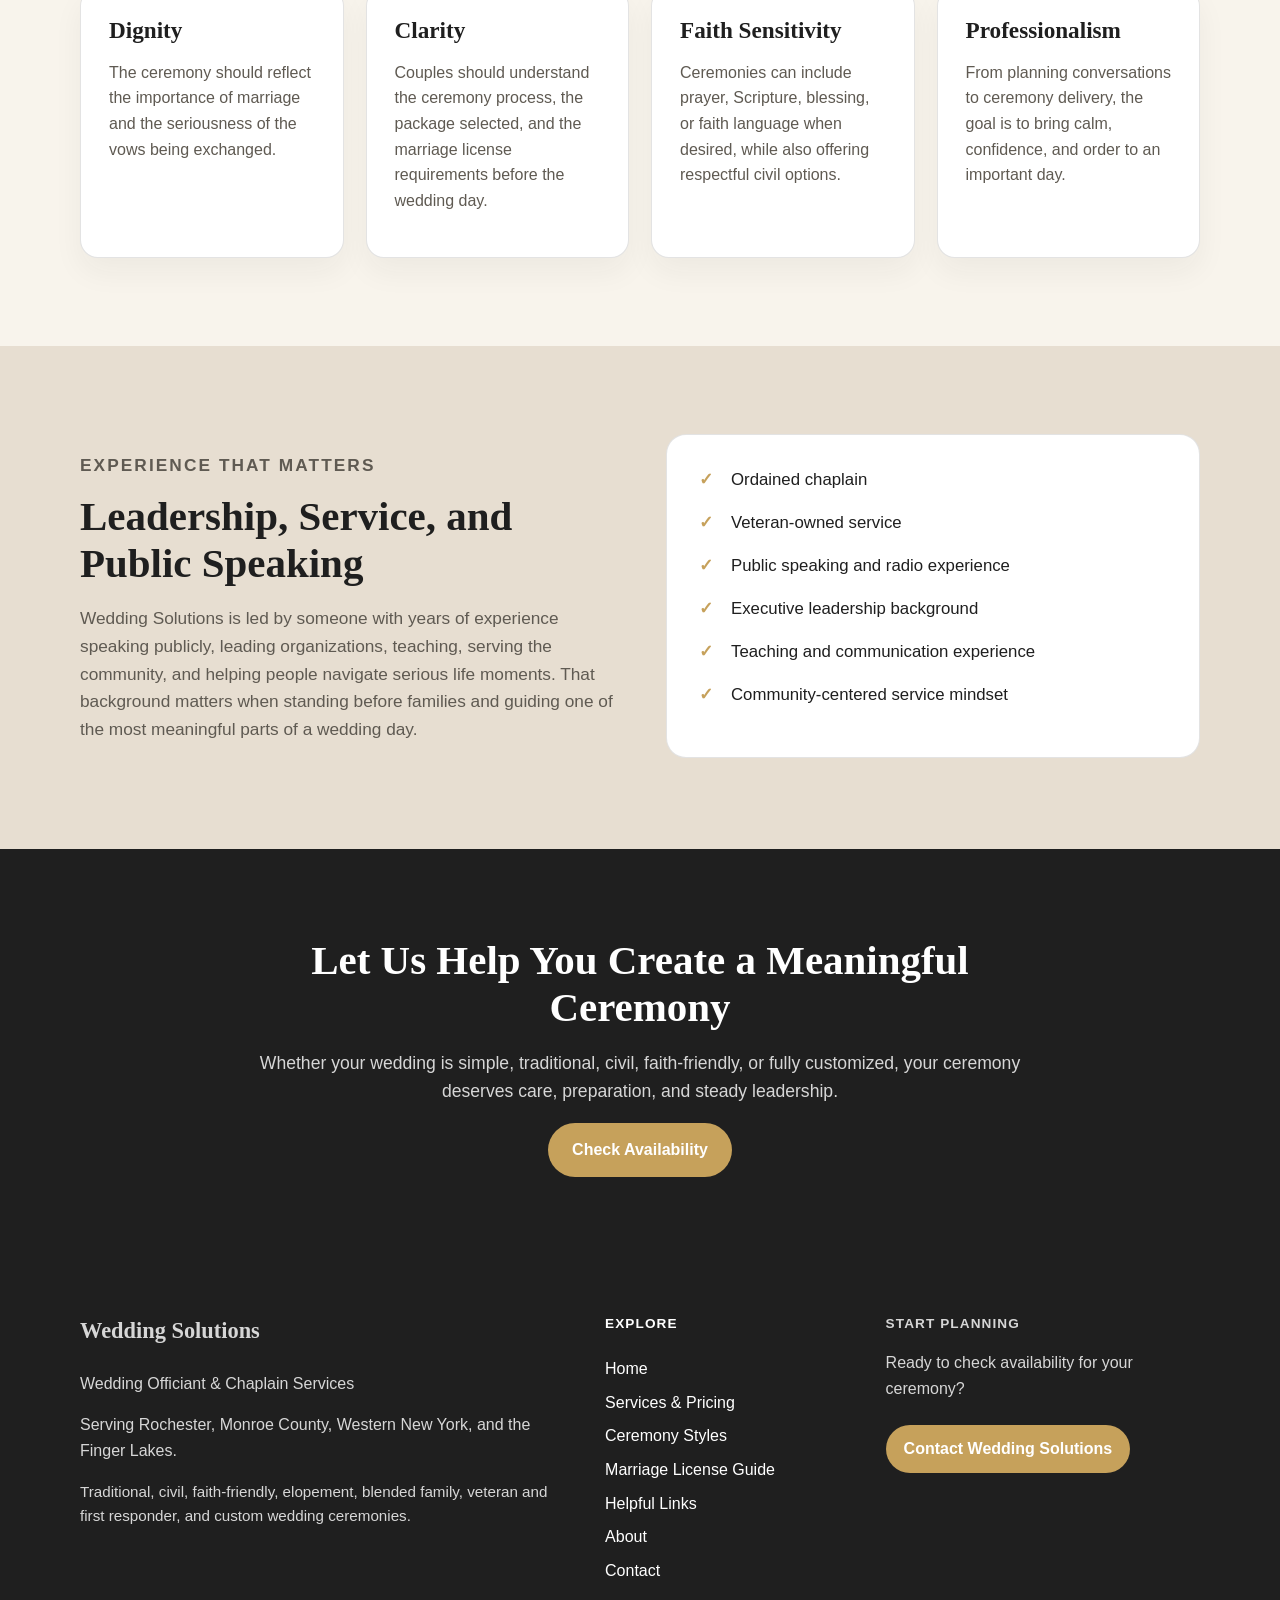
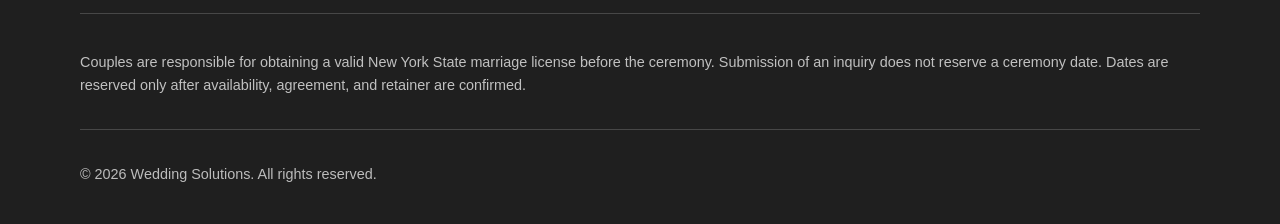
==== commit 994cfb38: "Fix About page active navigation" ====
--- a/about.html
+++ b/about.html
@@ -47,12 +47,12 @@
       </div>
 
       <nav class="main-nav" aria-label="Main navigation">
-        <a href="index.html" class="active">Home</a>
+        <a href="index.html">Home</a>
 		<a href="services.html">Services &amp; Pricing</a>
 		<a href="ceremony-styles.html">Ceremony Styles</a>
 		<a href="marriage-license-guide.html">Marriage License Guide</a>
 		<a href="helpful-links.html">Helpful Links</a>
-		<a href="about.html">About</a>
+		<a href="about.html" class="active">About</a>
 		<a href="contact.html" class="nav-button">Contact</a>
       </nav>
     </div>
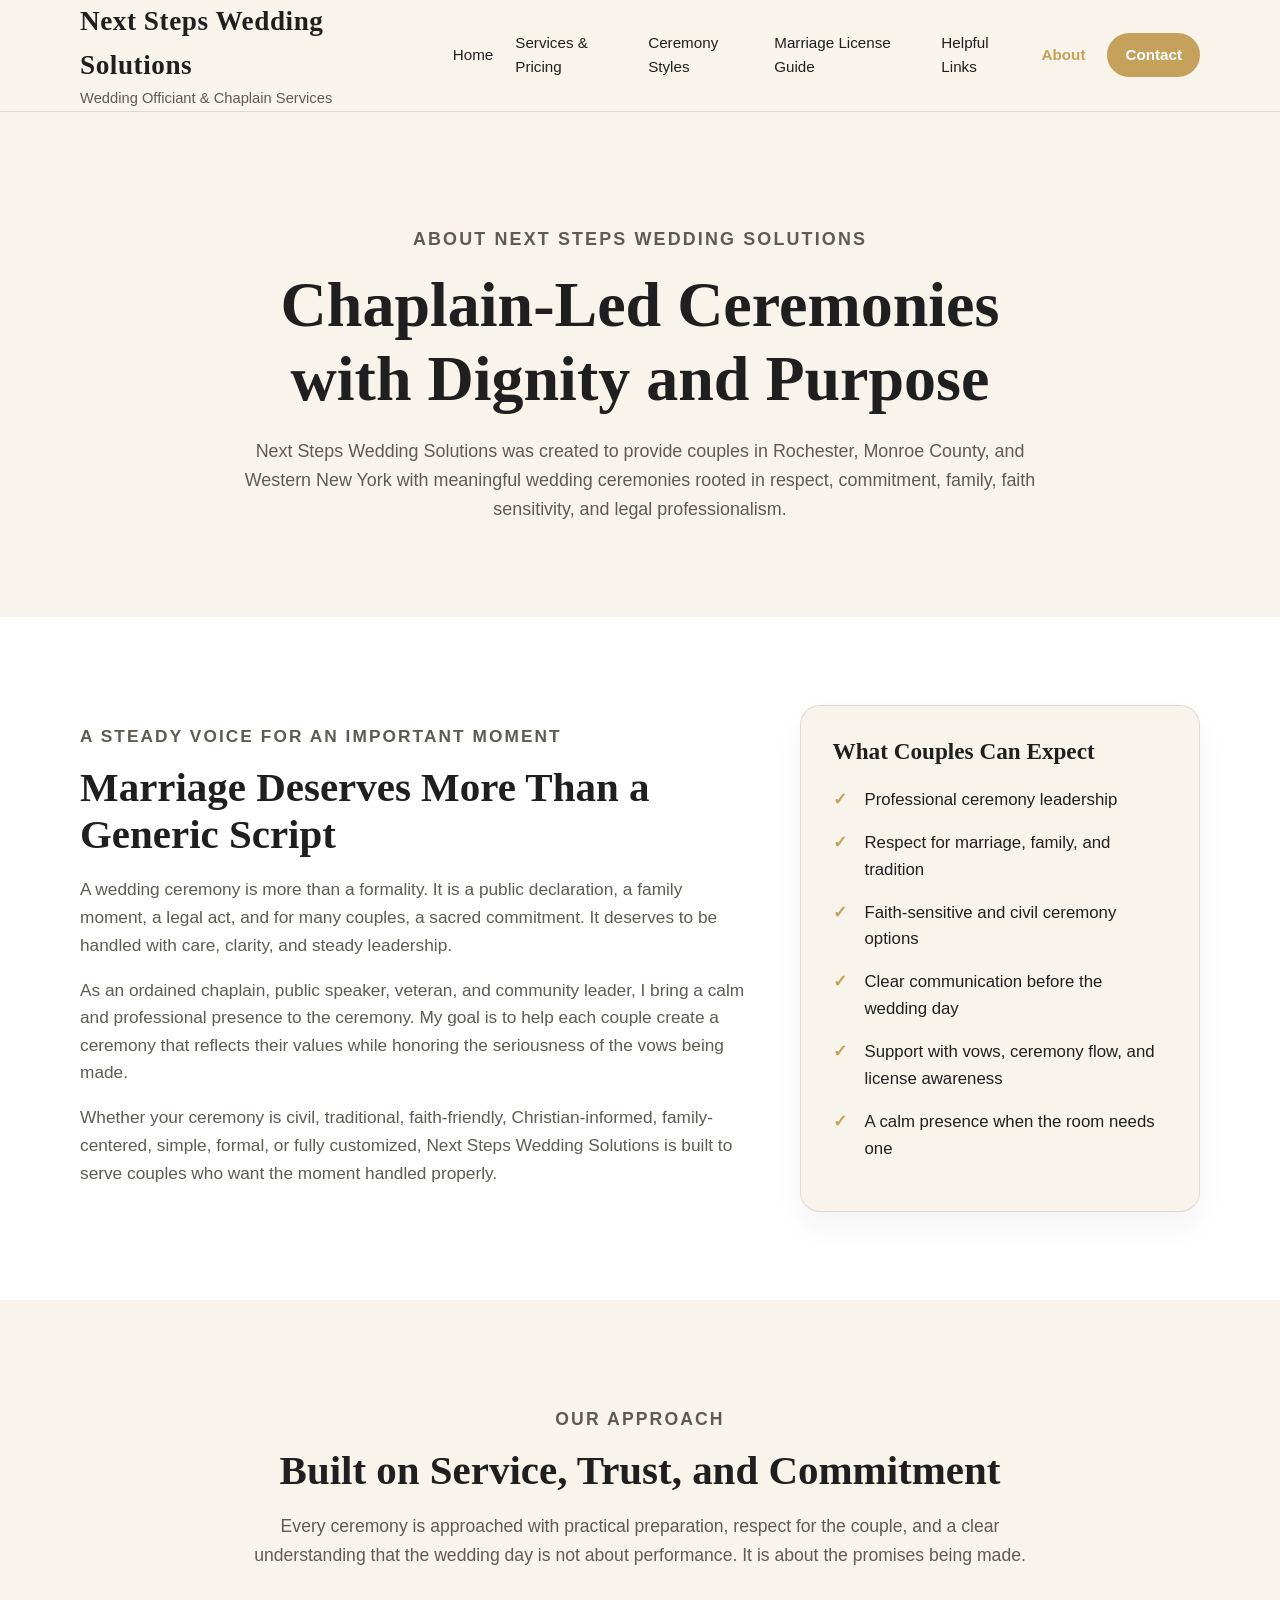
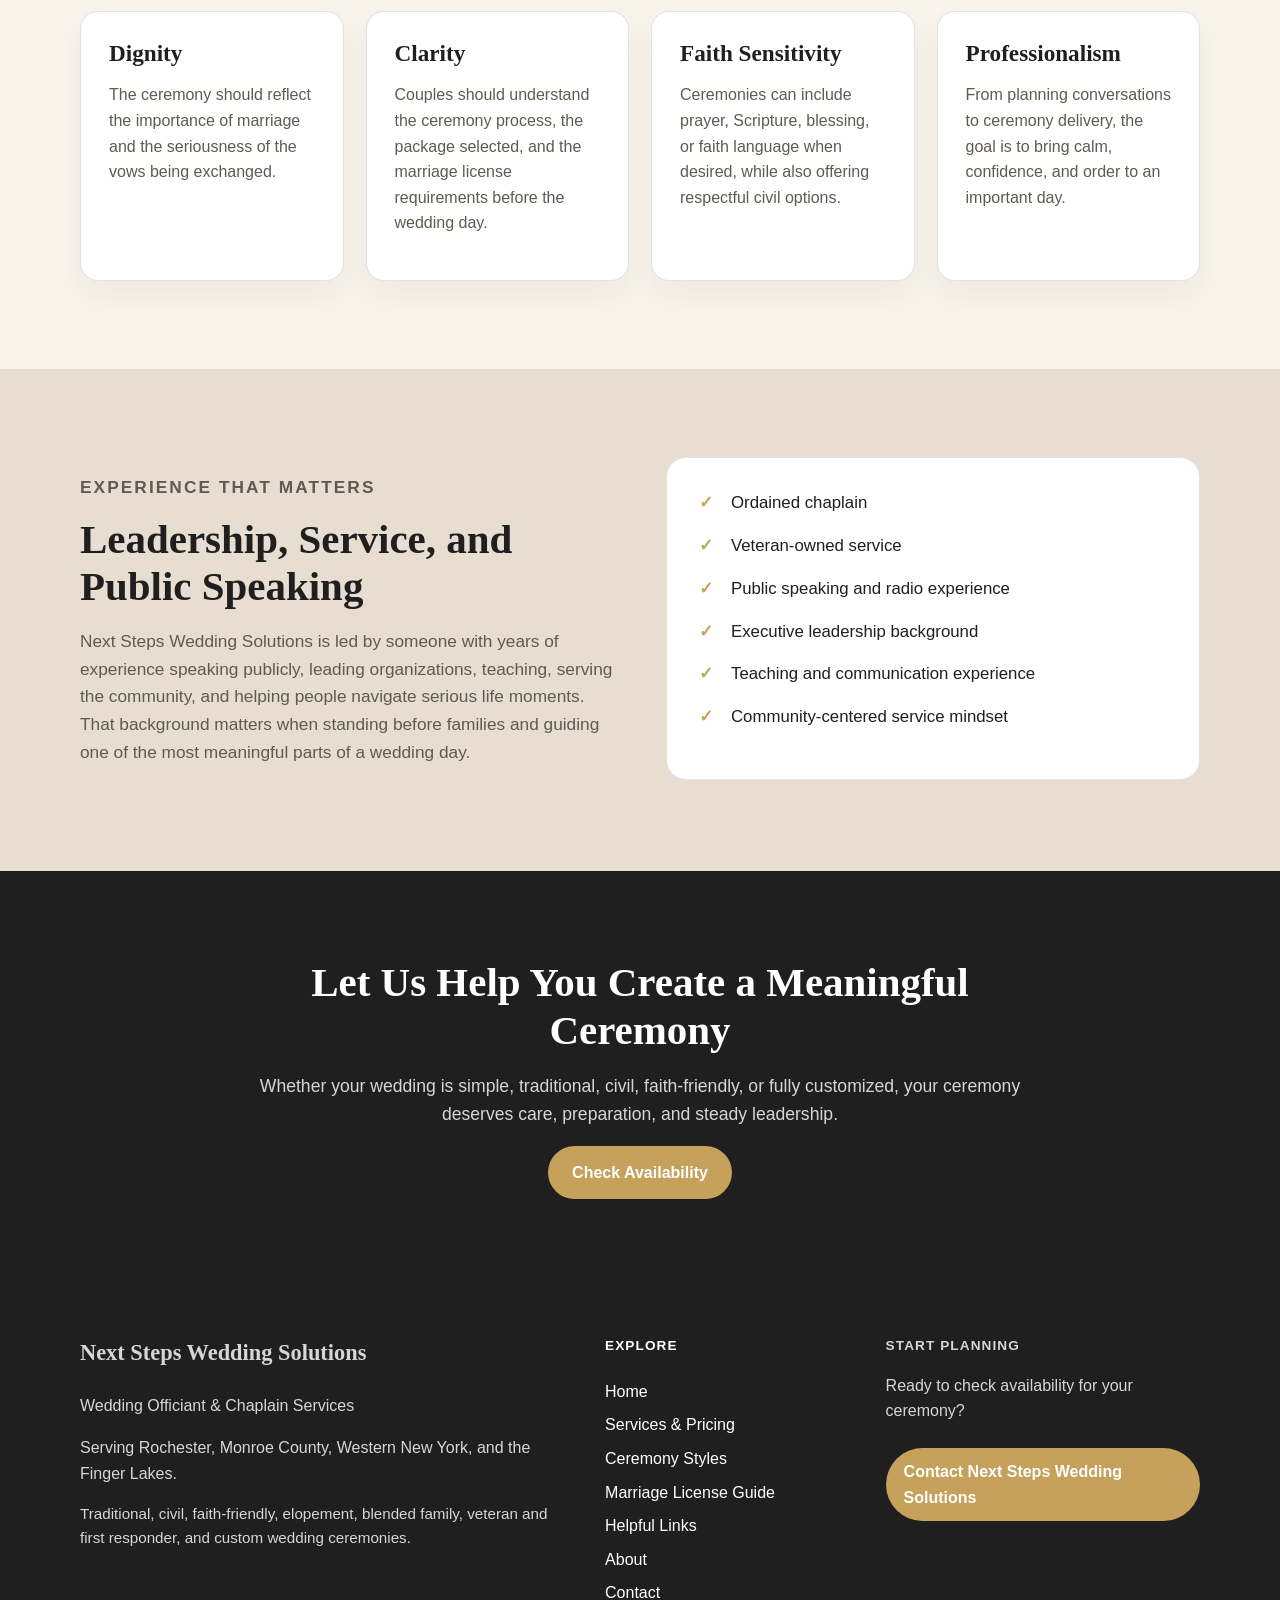
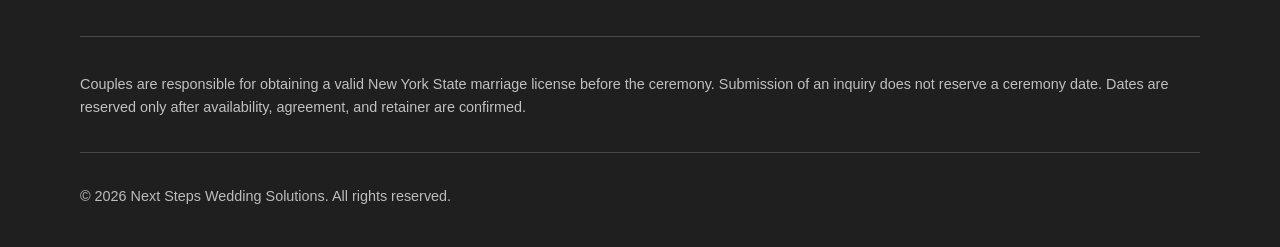
==== commit 5dc56f50: "Update about page brand" ====
--- a/about.html
+++ b/about.html
@@ -1,245 +1,245 @@
-<!DOCTYPE html>
-<html lang="en">
-<head>
-  <meta charset="UTF-8">
-
-  <meta name="viewport" content="width=device-width, initial-scale=1.0">
-	
-	<link rel="canonical" href="https://weddingssolutions.com/about.html">
-	
-<meta property="og:title" content="Ordained Chaplain Wedding Officiant Rochester NY | Wedding Solutions">
-<meta property="og:description" content="Learn about Wedding Solutions, a chaplain-led wedding officiant service serving Rochester, Monroe County, and Western New York with dignity, clarity, and legal professionalism.">
-<meta property="og:type" content="website">
-<meta property="og:url" content="https://weddingssolutions.com/about.html">
-<meta property="og:image" content="https://weddingssolutions.com/images/social-share.jpg">
-
-<meta name="twitter:card" content="summary_large_image">
-<meta name="twitter:title" content="Ordained Chaplain Wedding Officiant Rochester NY | Wedding Solutions">
-<meta name="twitter:description" content="Chaplain-led wedding ceremonies rooted in dignity, commitment, family, faith sensitivity, and legal professionalism.">
-<meta name="twitter:image" content="https://weddingssolutions.com/images/social-share.jpg">
-
-<link rel="icon" type="image/png" href="images/favicon-512.png">
-<link rel="apple-touch-icon" href="images/favicon-512.png">
-	
-<!-- Google tag (gtag.js) -->
-<script async src="https://www.googletagmanager.com/gtag/js?id=G-TBQ9L303CH"></script>
-<script>
-  window.dataLayer = window.dataLayer || [];
-  function gtag(){dataLayer.push(arguments);}
-  gtag('js', new Date());
-
-  gtag('config', 'G-TBQ9L303CH');
-</script>
-
-  <title>Ordained Chaplain Wedding Officiant Rochester NY | Wedding Solutions</title>
-
-  <meta name="description" content="Learn about Wedding Solutions, a chaplain-led wedding officiant service serving Rochester, Monroe County, and Western New York with dignity, clarity, and legal professionalism.">
-
-  <link rel="stylesheet" href="css/styles.css">
-</head>
-
-<body>
-  <header class="site-header">
-    <div class="container header-inner">
-      <div class="brand">
-        <a href="index.html" class="brand-name">Wedding Solutions</a>
-        <p class="brand-tagline">Officiant &amp; Chaplain Services</p>
-      </div>
-
-      <nav class="main-nav" aria-label="Main navigation">
-        <a href="index.html">Home</a>
-		<a href="services.html">Services &amp; Pricing</a>
-		<a href="ceremony-styles.html">Ceremony Styles</a>
-		<a href="marriage-license-guide.html">Marriage License Guide</a>
-		<a href="helpful-links.html">Helpful Links</a>
-		<a href="about.html" class="active">About</a>
-		<a href="contact.html" class="nav-button">Contact</a>
-      </nav>
-    </div>
-  </header>
-
-  <main>
-    <section class="page-hero">
-      <div class="container narrow">
-        <p class="eyebrow">About Wedding Solutions</p>
-        <h1>Chaplain-Led Ceremonies with Dignity and Purpose</h1>
-        <p>
-          Wedding Solutions was created to provide couples in Rochester, Monroe County,
-          and Western New York with meaningful wedding ceremonies rooted in respect,
-          commitment, family, faith sensitivity, and legal professionalism.
-        </p>
-      </div>
-    </section>
-
-    <section class="about-story-section">
-      <div class="container about-grid">
-        <div class="about-text">
-          <p class="eyebrow">A Steady Voice for an Important Moment</p>
-
-          <h2>Marriage Deserves More Than a Generic Script</h2>
-
-          <p>
-            A wedding ceremony is more than a formality. It is a public declaration,
-            a family moment, a legal act, and for many couples, a sacred commitment.
-            It deserves to be handled with care, clarity, and steady leadership.
-          </p>
-
-          <p>
-            As an ordained chaplain, public speaker, veteran, and community leader,
-            I bring a calm and professional presence to the ceremony. My goal is to help
-            each couple create a ceremony that reflects their values while honoring the
-            seriousness of the vows being made.
-          </p>
-
-          <p>
-            Whether your ceremony is civil, traditional, faith-friendly, Christian-informed,
-            family-centered, simple, formal, or fully customized, Wedding Solutions is built
-            to serve couples who want the moment handled properly.
-          </p>
-        </div>
-
-        <div class="about-highlight-box">
-          <h3>What Couples Can Expect</h3>
-
-          <ul class="check-list">
-            <li>Professional ceremony leadership</li>
-            <li>Respect for marriage, family, and tradition</li>
-            <li>Faith-sensitive and civil ceremony options</li>
-            <li>Clear communication before the wedding day</li>
-            <li>Support with vows, ceremony flow, and license awareness</li>
-            <li>A calm presence when the room needs one</li>
-          </ul>
-        </div>
-      </div>
-    </section>
-
-    <section class="values-section">
-      <div class="container">
-        <div class="section-heading">
-          <p class="eyebrow">Our Approach</p>
-          <h2>Built on Service, Trust, and Commitment</h2>
-          <p>
-            Every ceremony is approached with practical preparation, respect for the couple,
-            and a clear understanding that the wedding day is not about performance. It is
-            about the promises being made.
-          </p>
-        </div>
-
-        <div class="values-grid">
-          <article class="value-card">
-            <h3>Dignity</h3>
-            <p>
-              The ceremony should reflect the importance of marriage and the seriousness
-              of the vows being exchanged.
-            </p>
-          </article>
-
-          <article class="value-card">
-            <h3>Clarity</h3>
-            <p>
-              Couples should understand the ceremony process, the package selected,
-              and the marriage license requirements before the wedding day.
-            </p>
-          </article>
-
-          <article class="value-card">
-            <h3>Faith Sensitivity</h3>
-            <p>
-              Ceremonies can include prayer, Scripture, blessing, or faith language when
-              desired, while also offering respectful civil options.
-            </p>
-          </article>
-
-          <article class="value-card">
-            <h3>Professionalism</h3>
-            <p>
-              From planning conversations to ceremony delivery, the goal is to bring calm,
-              confidence, and order to an important day.
-            </p>
-          </article>
-        </div>
-      </div>
-    </section>
-
-    <section class="background-section">
-      <div class="container two-column">
-        <div>
-          <p class="eyebrow">Experience That Matters</p>
-          <h2>Leadership, Service, and Public Speaking</h2>
-          <p>
-            Wedding Solutions is led by someone with years of experience speaking publicly,
-            leading organizations, teaching, serving the community, and helping people navigate
-            serious life moments. That background matters when standing before families and
-            guiding one of the most meaningful parts of a wedding day.
-          </p>
-        </div>
-
-        <div class="background-list-box">
-          <ul class="check-list">
-            <li>Ordained chaplain</li>
-            <li>Veteran-owned service</li>
-            <li>Public speaking and radio experience</li>
-            <li>Executive leadership background</li>
-            <li>Teaching and communication experience</li>
-            <li>Community-centered service mindset</li>
-          </ul>
-        </div>
-      </div>
-    </section>
-
-    <section class="cta-section">
-      <div class="container narrow">
-        <h2>Let Us Help You Create a Meaningful Ceremony</h2>
-        <p>
-          Whether your wedding is simple, traditional, civil, faith-friendly, or fully customized,
-          your ceremony deserves care, preparation, and steady leadership.
-        </p>
-        <a href="contact.html" class="button button-primary">Check Availability</a>
-      </div>
-    </section>
-  </main>
-
-  <footer class="site-footer">
-  <div class="container footer-inner">
-    <div class="footer-about">
-      <p class="footer-brand">Wedding Solutions</p>
-      <p>Wedding Officiant &amp; Chaplain Services</p>
-      <p>Serving Rochester, Monroe County, Western New York, and the Finger Lakes.</p>
-      <p class="footer-small">
-        Traditional, civil, faith-friendly, elopement, blended family, veteran and first responder,
-        and custom wedding ceremonies.
-      </p>
-    </div>
-
-    <div class="footer-links">
-	  <p class="footer-heading">Explore</p>
-	  <a href="index.html">Home</a>
-	  <a href="services.html">Services &amp; Pricing</a>
-	  <a href="ceremony-styles.html">Ceremony Styles</a>
-	  <a href="marriage-license-guide.html">Marriage License Guide</a>
-	  <a href="helpful-links.html">Helpful Links</a>
-	  <a href="about.html">About</a>
-	  <a href="contact.html">Contact</a>
-	</div>
-
-    <div class="footer-contact">
-      <p class="footer-heading">Start Planning</p>
-      <p>Ready to check availability for your ceremony?</p>
-      <a href="contact.html" class="footer-button">Contact Wedding Solutions</a>
-    </div>
-  </div>
-
-  <div class="container footer-disclaimer">
-    <p>
-      Couples are responsible for obtaining a valid New York State marriage license before the ceremony.
-      Submission of an inquiry does not reserve a ceremony date. Dates are reserved only after availability,
-      agreement, and retainer are confirmed.
-    </p>
-  </div>
-
-  <div class="container copyright">
-    <p>&copy; 2026 Wedding Solutions. All rights reserved.</p>
-  </div>
-</footer>
-</body>
+<!DOCTYPE html>
+<html lang="en">
+<head>
+  <meta charset="UTF-8">
+
+  <meta name="viewport" content="width=device-width, initial-scale=1.0">
+ 	
+ 	<link rel="canonical" href="https://weddingssolutions.com/about.html">
+ 	
+<meta property="og:title" content="Ordained Chaplain Wedding Officiant Rochester NY | Next Steps Wedding Solutions">
+<meta property="og:description" content="Learn about Next Steps Wedding Solutions, a chaplain-led wedding officiant service serving Rochester, Monroe County, and Western New York with dignity, clarity, and legal professionalism.">
+<meta property="og:type" content="website">
+<meta property="og:url" content="https://weddingssolutions.com/about.html">
+<meta property="og:image" content="https://weddingssolutions.com/images/social-share.jpg">
+
+<meta name="twitter:card" content="summary_large_image">
+<meta name="twitter:title" content="Ordained Chaplain Wedding Officiant Rochester NY | Next Steps Wedding Solutions">
+<meta name="twitter:description" content="Chaplain-led wedding ceremonies rooted in dignity, commitment, family, faith sensitivity, and legal professionalism.">
+<meta name="twitter:image" content="https://weddingssolutions.com/images/social-share.jpg">
+
+<link rel="icon" type="image/png" href="images/favicon-512.png">
+<link rel="apple-touch-icon" href="images/favicon-512.png">
+ 	
+<!-- Google tag (gtag.js) -->
+<script async src="https://www.googletagmanager.com/gtag/js?id=G-TBQ9L303CH"></script>
+<script>
+  window.dataLayer = window.dataLayer || [];
+  function gtag(){dataLayer.push(arguments);}
+  gtag('js', new Date());
+
+  gtag('config', 'G-TBQ9L303CH');
+</script>
+
+  <title>Ordained Chaplain Wedding Officiant Rochester NY | Next Steps Wedding Solutions</title>
+
+  <meta name="description" content="Learn about Next Steps Wedding Solutions, a chaplain-led wedding officiant service serving Rochester, Monroe County, and Western New York with dignity, clarity, and legal professionalism.">
+
+  <link rel="stylesheet" href="css/styles.css">
+</head>
+
+<body>
+  <header class="site-header">
+    <div class="container header-inner">
+      <div class="brand">
+        <a href="index.html" class="brand-name">Next Steps Wedding Solutions</a>
+        <p class="brand-tagline">Wedding Officiant &amp; Chaplain Services</p>
+      </div>
+
+      <nav class="main-nav" aria-label="Main navigation">
+        <a href="index.html">Home</a>
+ 		<a href="services.html">Services &amp; Pricing</a>
+ 		<a href="ceremony-styles.html">Ceremony Styles</a>
+ 		<a href="marriage-license-guide.html">Marriage License Guide</a>
+ 		<a href="helpful-links.html">Helpful Links</a>
+ 		<a href="about.html" class="active">About</a>
+ 		<a href="contact.html" class="nav-button">Contact</a>
+      </nav>
+    </div>
+  </header>
+
+  <main>
+    <section class="page-hero">
+      <div class="container narrow">
+        <p class="eyebrow">About Next Steps Wedding Solutions</p>
+        <h1>Chaplain-Led Ceremonies with Dignity and Purpose</h1>
+        <p>
+          Next Steps Wedding Solutions was created to provide couples in Rochester, Monroe County,
+          and Western New York with meaningful wedding ceremonies rooted in respect,
+          commitment, family, faith sensitivity, and legal professionalism.
+        </p>
+      </div>
+    </section>
+
+    <section class="about-story-section">
+      <div class="container about-grid">
+        <div class="about-text">
+          <p class="eyebrow">A Steady Voice for an Important Moment</p>
+
+          <h2>Marriage Deserves More Than a Generic Script</h2>
+
+          <p>
+            A wedding ceremony is more than a formality. It is a public declaration,
+            a family moment, a legal act, and for many couples, a sacred commitment.
+            It deserves to be handled with care, clarity, and steady leadership.
+          </p>
+
+          <p>
+            As an ordained chaplain, public speaker, veteran, and community leader,
+            I bring a calm and professional presence to the ceremony. My goal is to help
+            each couple create a ceremony that reflects their values while honoring the
+            seriousness of the vows being made.
+          </p>
+
+          <p>
+            Whether your ceremony is civil, traditional, faith-friendly, Christian-informed,
+            family-centered, simple, formal, or fully customized, Next Steps Wedding Solutions is built
+            to serve couples who want the moment handled properly.
+          </p>
+        </div>
+
+        <div class="about-highlight-box">
+          <h3>What Couples Can Expect</h3>
+
+          <ul class="check-list">
+            <li>Professional ceremony leadership</li>
+            <li>Respect for marriage, family, and tradition</li>
+            <li>Faith-sensitive and civil ceremony options</li>
+            <li>Clear communication before the wedding day</li>
+            <li>Support with vows, ceremony flow, and license awareness</li>
+            <li>A calm presence when the room needs one</li>
+          </ul>
+        </div>
+      </div>
+    </section>
+
+    <section class="values-section">
+      <div class="container">
+        <div class="section-heading">
+          <p class="eyebrow">Our Approach</p>
+          <h2>Built on Service, Trust, and Commitment</h2>
+          <p>
+            Every ceremony is approached with practical preparation, respect for the couple,
+            and a clear understanding that the wedding day is not about performance. It is
+            about the promises being made.
+          </p>
+        </div>
+
+        <div class="values-grid">
+          <article class="value-card">
+            <h3>Dignity</h3>
+            <p>
+              The ceremony should reflect the importance of marriage and the seriousness
+              of the vows being exchanged.
+            </p>
+          </article>
+
+          <article class="value-card">
+            <h3>Clarity</h3>
+            <p>
+              Couples should understand the ceremony process, the package selected,
+              and the marriage license requirements before the wedding day.
+            </p>
+          </article>
+
+          <article class="value-card">
+            <h3>Faith Sensitivity</h3>
+            <p>
+              Ceremonies can include prayer, Scripture, blessing, or faith language when
+              desired, while also offering respectful civil options.
+            </p>
+          </article>
+
+          <article class="value-card">
+            <h3>Professionalism</h3>
+            <p>
+              From planning conversations to ceremony delivery, the goal is to bring calm,
+              confidence, and order to an important day.
+            </p>
+          </article>
+        </div>
+      </div>
+    </section>
+
+    <section class="background-section">
+      <div class="container two-column">
+        <div>
+          <p class="eyebrow">Experience That Matters</p>
+          <h2>Leadership, Service, and Public Speaking</h2>
+          <p>
+            Next Steps Wedding Solutions is led by someone with years of experience speaking publicly,
+            leading organizations, teaching, serving the community, and helping people navigate
+            serious life moments. That background matters when standing before families and
+            guiding one of the most meaningful parts of a wedding day.
+          </p>
+        </div>
+
+        <div class="background-list-box">
+          <ul class="check-list">
+            <li>Ordained chaplain</li>
+            <li>Veteran-owned service</li>
+            <li>Public speaking and radio experience</li>
+            <li>Executive leadership background</li>
+            <li>Teaching and communication experience</li>
+            <li>Community-centered service mindset</li>
+          </ul>
+        </div>
+      </div>
+    </section>
+
+    <section class="cta-section">
+      <div class="container narrow">
+        <h2>Let Us Help You Create a Meaningful Ceremony</h2>
+        <p>
+          Whether your wedding is simple, traditional, civil, faith-friendly, or fully customized,
+          your ceremony deserves care, preparation, and steady leadership.
+        </p>
+        <a href="contact.html" class="button button-primary">Check Availability</a>
+      </div>
+    </section>
+  </main>
+
+  <footer class="site-footer">
+  <div class="container footer-inner">
+    <div class="footer-about">
+      <p class="footer-brand">Next Steps Wedding Solutions</p>
+      <p>Wedding Officiant &amp; Chaplain Services</p>
+      <p>Serving Rochester, Monroe County, Western New York, and the Finger Lakes.</p>
+      <p class="footer-small">
+        Traditional, civil, faith-friendly, elopement, blended family, veteran and first responder,
+        and custom wedding ceremonies.
+      </p>
+    </div>
+
+    <div class="footer-links">
+ 	  <p class="footer-heading">Explore</p>
+ 	  <a href="index.html">Home</a>
+ 	  <a href="services.html">Services &amp; Pricing</a>
+ 	  <a href="ceremony-styles.html">Ceremony Styles</a>
+ 	  <a href="marriage-license-guide.html">Marriage License Guide</a>
+ 	  <a href="helpful-links.html">Helpful Links</a>
+ 	  <a href="about.html">About</a>
+ 	  <a href="contact.html">Contact</a>
+ 	</div>
+
+    <div class="footer-contact">
+      <p class="footer-heading">Start Planning</p>
+      <p>Ready to check availability for your ceremony?</p>
+      <a href="contact.html" class="footer-button">Contact Next Steps Wedding Solutions</a>
+    </div>
+  </div>
+
+  <div class="container footer-disclaimer">
+    <p>
+      Couples are responsible for obtaining a valid New York State marriage license before the ceremony.
+      Submission of an inquiry does not reserve a ceremony date. Dates are reserved only after availability,
+      agreement, and retainer are confirmed.
+    </p>
+  </div>
+
+  <div class="container copyright">
+    <p>&copy; 2026 Next Steps Wedding Solutions. All rights reserved.</p>
+  </div>
+</footer>
+</body>
 </html>
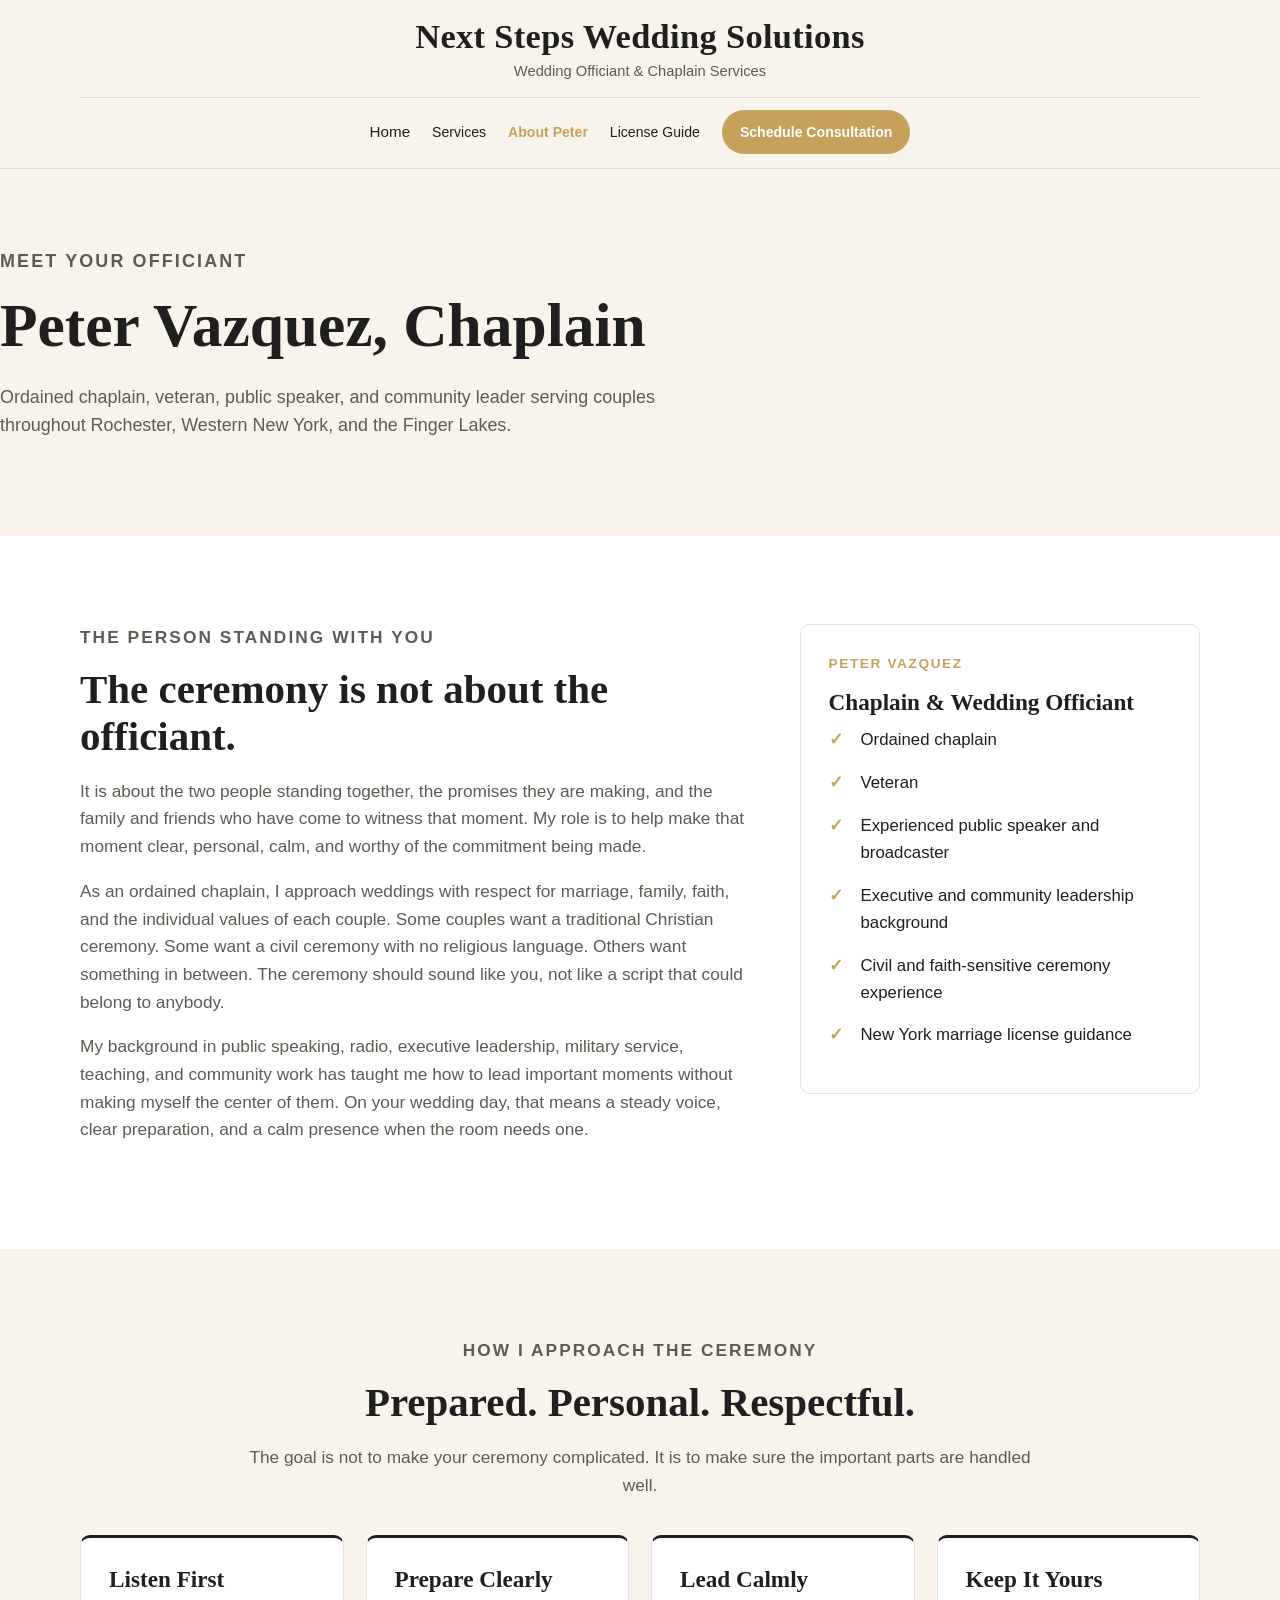
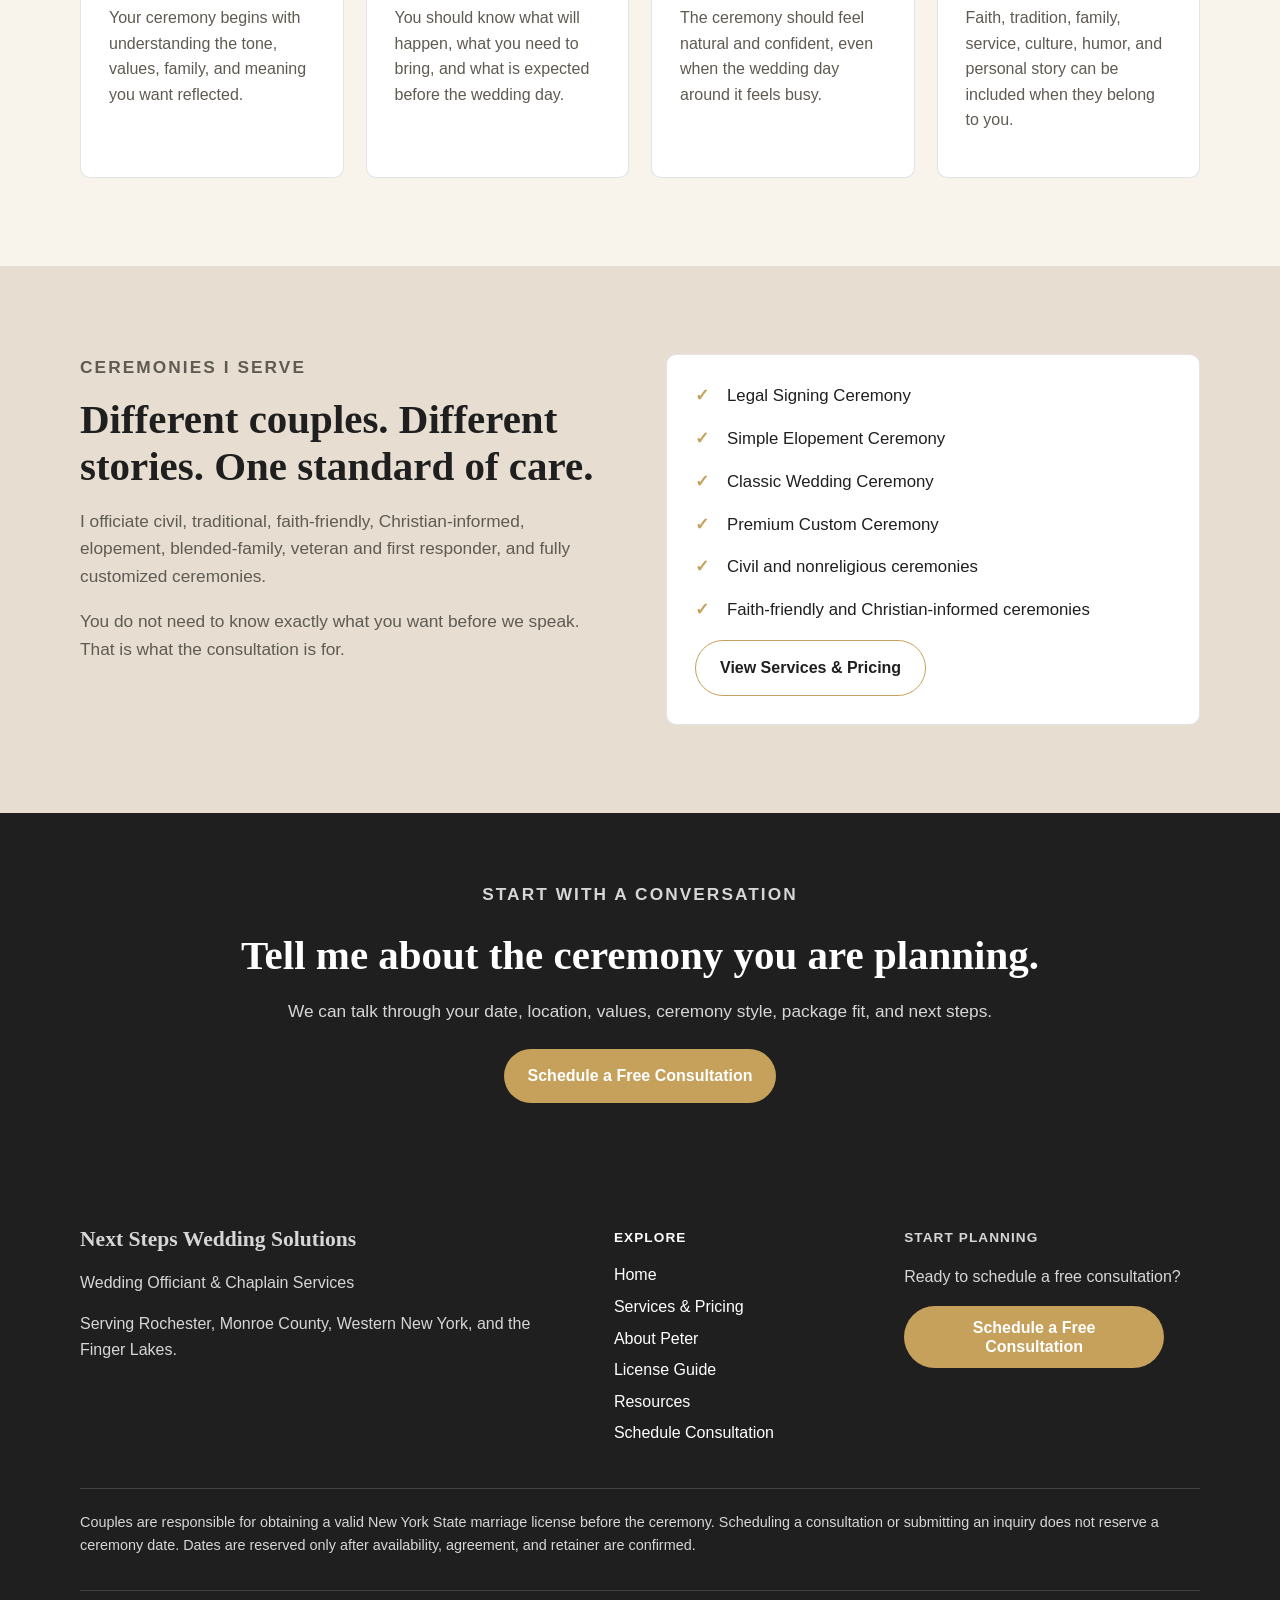
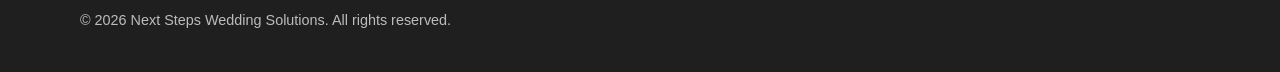
==== commit f69e4edb: "Center About page on Peter Vazquez" ====
--- a/about.html
+++ b/about.html
@@ -2,40 +2,36 @@
 <html lang="en">
 <head>
   <meta charset="UTF-8">
+  <meta name="viewport" content="width=device-width, initial-scale=1.0">
+  <link rel="canonical" href="https://weddingssolutions.com/about.html">
 
-  <meta name="viewport" content="width=device-width, initial-scale=1.0">
- 	
- 	<link rel="canonical" href="https://weddingssolutions.com/about.html">
- 	
-<meta property="og:title" content="Ordained Chaplain Wedding Officiant Rochester NY | Next Steps Wedding Solutions">
-<meta property="og:description" content="Learn about Next Steps Wedding Solutions, a chaplain-led wedding officiant service serving Rochester, Monroe County, and Western New York with dignity, clarity, and legal professionalism.">
-<meta property="og:type" content="website">
-<meta property="og:url" content="https://weddingssolutions.com/about.html">
-<meta property="og:image" content="https://weddingssolutions.com/images/social-share.jpg">
+  <meta property="og:title" content="Peter Vazquez, Chaplain & Wedding Officiant | Next Steps Wedding Solutions">
+  <meta property="og:description" content="Meet Peter Vazquez, ordained chaplain, veteran, public speaker, and wedding officiant serving Rochester, Western New York, and the Finger Lakes.">
+  <meta property="og:type" content="profile">
+  <meta property="og:url" content="https://weddingssolutions.com/about.html">
+  <meta property="og:image" content="https://weddingssolutions.com/images/social-share.jpg">
 
-<meta name="twitter:card" content="summary_large_image">
-<meta name="twitter:title" content="Ordained Chaplain Wedding Officiant Rochester NY | Next Steps Wedding Solutions">
-<meta name="twitter:description" content="Chaplain-led wedding ceremonies rooted in dignity, commitment, family, faith sensitivity, and legal professionalism.">
-<meta name="twitter:image" content="https://weddingssolutions.com/images/social-share.jpg">
+  <meta name="twitter:card" content="summary_large_image">
+  <meta name="twitter:title" content="Peter Vazquez, Chaplain & Wedding Officiant">
+  <meta name="twitter:description" content="Ordained chaplain and wedding officiant serving Rochester, Western New York, and the Finger Lakes.">
+  <meta name="twitter:image" content="https://weddingssolutions.com/images/social-share.jpg">
 
-<link rel="icon" type="image/png" href="images/favicon-512.png">
-<link rel="apple-touch-icon" href="images/favicon-512.png">
- 	
-<!-- Google tag (gtag.js) -->
-<script async src="https://www.googletagmanager.com/gtag/js?id=G-TBQ9L303CH"></script>
-<script>
-  window.dataLayer = window.dataLayer || [];
-  function gtag(){dataLayer.push(arguments);}
-  gtag('js', new Date());
+  <link rel="icon" type="image/png" href="images/favicon-512.png">
+  <link rel="apple-touch-icon" href="images/favicon-512.png">
 
-  gtag('config', 'G-TBQ9L303CH');
-</script>
+  <script async src="https://www.googletagmanager.com/gtag/js?id=G-TBQ9L303CH"></script>
+  <script>
+    window.dataLayer = window.dataLayer || [];
+    function gtag(){dataLayer.push(arguments);}
+    gtag('js', new Date());
+    gtag('config', 'G-TBQ9L303CH');
+  </script>
 
-  <title>Ordained Chaplain Wedding Officiant Rochester NY | Next Steps Wedding Solutions</title>
-
-  <meta name="description" content="Learn about Next Steps Wedding Solutions, a chaplain-led wedding officiant service serving Rochester, Monroe County, and Western New York with dignity, clarity, and legal professionalism.">
+  <title>Peter Vazquez, Chaplain & Wedding Officiant | Next Steps Wedding Solutions</title>
+  <meta name="description" content="Meet Peter Vazquez, ordained chaplain, veteran, public speaker, and wedding officiant serving Rochester, Western New York, and the Finger Lakes.">
 
   <link rel="stylesheet" href="css/styles.css">
+  <link rel="stylesheet" href="css/ceremony-photos.css">
 </head>
 
 <body>
@@ -48,12 +44,11 @@
 
       <nav class="main-nav" aria-label="Main navigation">
         <a href="index.html">Home</a>
- 		<a href="services.html">Services &amp; Pricing</a>
- 		<a href="ceremony-styles.html">Ceremony Styles</a>
- 		<a href="marriage-license-guide.html">Marriage License Guide</a>
- 		<a href="helpful-links.html">Helpful Links</a>
- 		<a href="about.html" class="active">About</a>
- 		<a href="contact.html" class="nav-button">Contact</a>
+        <a href="services.html">Services</a>
+        <a href="ceremony-styles.html">Ceremony Options</a>
+        <a href="marriage-license-guide.html">License Guide</a>
+        <a href="about.html" class="active">About</a>
+        <a href="contact.html" class="nav-button">Schedule Consultation</a>
       </nav>
     </div>
   </header>
@@ -61,12 +56,11 @@
   <main>
     <section class="page-hero">
       <div class="container narrow">
-        <p class="eyebrow">About Next Steps Wedding Solutions</p>
-        <h1>Chaplain-Led Ceremonies with Dignity and Purpose</h1>
+        <p class="eyebrow">Meet Your Officiant</p>
+        <h1>Peter Vazquez, Chaplain</h1>
         <p>
-          Next Steps Wedding Solutions was created to provide couples in Rochester, Monroe County,
-          and Western New York with meaningful wedding ceremonies rooted in respect,
-          commitment, family, faith sensitivity, and legal professionalism.
+          Ordained chaplain, veteran, public speaker, and community leader serving couples throughout
+          Rochester, Western New York, and the Finger Lakes.
         </p>
       </div>
     </section>
@@ -74,89 +68,56 @@
     <section class="about-story-section">
       <div class="container about-grid">
         <div class="about-text">
-          <p class="eyebrow">A Steady Voice for an Important Moment</p>
-
-          <h2>Marriage Deserves More Than a Generic Script</h2>
+          <p class="eyebrow">The Person Standing With You</p>
+          <h2>The ceremony is not about the officiant.</h2>
 
           <p>
-            A wedding ceremony is more than a formality. It is a public declaration,
-            a family moment, a legal act, and for many couples, a sacred commitment.
-            It deserves to be handled with care, clarity, and steady leadership.
+            It is about the two people standing together, the promises they are making, and the family and friends
+            who have come to witness that moment. My role is to help make that moment clear, personal, calm, and worthy of the commitment being made.
           </p>
 
           <p>
-            As an ordained chaplain, public speaker, veteran, and community leader,
-            I bring a calm and professional presence to the ceremony. My goal is to help
-            each couple create a ceremony that reflects their values while honoring the
-            seriousness of the vows being made.
+            As an ordained chaplain, I approach weddings with respect for marriage, family, faith, and the individual values of each couple.
+            Some couples want a traditional Christian ceremony. Some want a civil ceremony with no religious language. Others want something in between.
+            The ceremony should sound like you, not like a script that could belong to anybody.
           </p>
 
           <p>
-            Whether your ceremony is civil, traditional, faith-friendly, Christian-informed,
-            family-centered, simple, formal, or fully customized, Next Steps Wedding Solutions is built
-            to serve couples who want the moment handled properly.
+            My background in public speaking, radio, executive leadership, military service, teaching, and community work has taught me how to lead important moments without making myself the center of them.
+            On your wedding day, that means a steady voice, clear preparation, and a calm presence when the room needs one.
           </p>
         </div>
 
-        <div class="about-highlight-box">
-          <h3>What Couples Can Expect</h3>
-
+        <aside class="about-highlight-box">
+          <p class="eyebrow">Peter Vazquez</p>
+          <h3>Chaplain &amp; Wedding Officiant</h3>
           <ul class="check-list">
-            <li>Professional ceremony leadership</li>
-            <li>Respect for marriage, family, and tradition</li>
-            <li>Faith-sensitive and civil ceremony options</li>
-            <li>Clear communication before the wedding day</li>
-            <li>Support with vows, ceremony flow, and license awareness</li>
-            <li>A calm presence when the room needs one</li>
+            <li>Ordained chaplain</li>
+            <li>Veteran</li>
+            <li>Experienced public speaker and broadcaster</li>
+            <li>Executive and community leadership background</li>
+            <li>Civil and faith-sensitive ceremony experience</li>
+            <li>New York marriage license guidance</li>
           </ul>
-        </div>
+        </aside>
       </div>
     </section>
 
     <section class="values-section">
       <div class="container">
         <div class="section-heading">
-          <p class="eyebrow">Our Approach</p>
-          <h2>Built on Service, Trust, and Commitment</h2>
+          <p class="eyebrow">How I Approach the Ceremony</p>
+          <h2>Prepared. Personal. Respectful.</h2>
           <p>
-            Every ceremony is approached with practical preparation, respect for the couple,
-            and a clear understanding that the wedding day is not about performance. It is
-            about the promises being made.
+            The goal is not to make your ceremony complicated. It is to make sure the important parts are handled well.
           </p>
         </div>
 
         <div class="values-grid">
-          <article class="value-card">
-            <h3>Dignity</h3>
-            <p>
-              The ceremony should reflect the importance of marriage and the seriousness
-              of the vows being exchanged.
-            </p>
-          </article>
-
-          <article class="value-card">
-            <h3>Clarity</h3>
-            <p>
-              Couples should understand the ceremony process, the package selected,
-              and the marriage license requirements before the wedding day.
-            </p>
-          </article>
-
-          <article class="value-card">
-            <h3>Faith Sensitivity</h3>
-            <p>
-              Ceremonies can include prayer, Scripture, blessing, or faith language when
-              desired, while also offering respectful civil options.
-            </p>
-          </article>
-
-          <article class="value-card">
-            <h3>Professionalism</h3>
-            <p>
-              From planning conversations to ceremony delivery, the goal is to bring calm,
-              confidence, and order to an important day.
-            </p>
-          </article>
+          <article class="value-card"><h3>Listen First</h3><p>Your ceremony begins with understanding the tone, values, family, and meaning you want reflected.</p></article>
+          <article class="value-card"><h3>Prepare Clearly</h3><p>You should know what will happen, what you need to bring, and what is expected before the wedding day.</p></article>
+          <article class="value-card"><h3>Lead Calmly</h3><p>The ceremony should feel natural and confident, even when the wedding day around it feels busy.</p></article>
+          <article class="value-card"><h3>Keep It Yours</h3><p>Faith, tradition, family, service, culture, humor, and personal story can be included when they belong to you.</p></article>
         </div>
       </div>
     </section>
@@ -164,82 +125,71 @@
     <section class="background-section">
       <div class="container two-column">
         <div>
-          <p class="eyebrow">Experience That Matters</p>
-          <h2>Leadership, Service, and Public Speaking</h2>
+          <p class="eyebrow">Ceremonies I Serve</p>
+          <h2>Different couples. Different stories. One standard of care.</h2>
           <p>
-            Next Steps Wedding Solutions is led by someone with years of experience speaking publicly,
-            leading organizations, teaching, serving the community, and helping people navigate
-            serious life moments. That background matters when standing before families and
-            guiding one of the most meaningful parts of a wedding day.
+            I officiate civil, traditional, faith-friendly, Christian-informed, elopement, blended-family,
+            veteran and first responder, and fully customized ceremonies.
+          </p>
+          <p>
+            You do not need to know exactly what you want before we speak. That is what the consultation is for.
           </p>
         </div>
 
         <div class="background-list-box">
           <ul class="check-list">
-            <li>Ordained chaplain</li>
-            <li>Veteran-owned service</li>
-            <li>Public speaking and radio experience</li>
-            <li>Executive leadership background</li>
-            <li>Teaching and communication experience</li>
-            <li>Community-centered service mindset</li>
+            <li>Legal Signing Ceremony</li>
+            <li>Simple Elopement Ceremony</li>
+            <li>Classic Wedding Ceremony</li>
+            <li>Premium Custom Ceremony</li>
+            <li>Civil and nonreligious ceremonies</li>
+            <li>Faith-friendly and Christian-informed ceremonies</li>
           </ul>
+          <a href="services.html" class="button button-secondary">View Services &amp; Pricing</a>
         </div>
       </div>
     </section>
 
     <section class="cta-section">
       <div class="container narrow">
-        <h2>Let Us Help You Create a Meaningful Ceremony</h2>
-        <p>
-          Whether your wedding is simple, traditional, civil, faith-friendly, or fully customized,
-          your ceremony deserves care, preparation, and steady leadership.
-        </p>
-        <a href="contact.html" class="button button-primary">Check Availability</a>
+        <p class="eyebrow">Start With a Conversation</p>
+        <h2>Tell me about the ceremony you are planning.</h2>
+        <p>We can talk through your date, location, values, ceremony style, package fit, and next steps.</p>
+        <a href="contact.html#free-consultation-booking" class="button button-primary">Schedule a Free Consultation</a>
       </div>
     </section>
   </main>
 
   <footer class="site-footer">
-  <div class="container footer-inner">
-    <div class="footer-about">
-      <p class="footer-brand">Next Steps Wedding Solutions</p>
-      <p>Wedding Officiant &amp; Chaplain Services</p>
-      <p>Serving Rochester, Monroe County, Western New York, and the Finger Lakes.</p>
-      <p class="footer-small">
-        Traditional, civil, faith-friendly, elopement, blended family, veteran and first responder,
-        and custom wedding ceremonies.
-      </p>
+    <div class="container footer-inner">
+      <div class="footer-about">
+        <p class="footer-brand">Next Steps Wedding Solutions</p>
+        <p>Wedding Officiant &amp; Chaplain Services</p>
+        <p>Serving Rochester, Monroe County, Western New York, and the Finger Lakes.</p>
+      </div>
+
+      <div class="footer-links">
+        <p class="footer-heading">Explore</p>
+        <a href="index.html">Home</a>
+        <a href="services.html">Services &amp; Pricing</a>
+        <a href="about.html">About Peter</a>
+        <a href="marriage-license-guide.html">License Guide</a>
+        <a href="helpful-links.html">Resources</a>
+        <a href="contact.html">Schedule Consultation</a>
+      </div>
+
+      <div class="footer-contact">
+        <p class="footer-heading">Start Planning</p>
+        <p>Ready to schedule a free consultation?</p>
+        <a href="contact.html#free-consultation-booking" class="footer-button">Schedule a Free Consultation</a>
+      </div>
     </div>
 
-    <div class="footer-links">
- 	  <p class="footer-heading">Explore</p>
- 	  <a href="index.html">Home</a>
- 	  <a href="services.html">Services &amp; Pricing</a>
- 	  <a href="ceremony-styles.html">Ceremony Styles</a>
- 	  <a href="marriage-license-guide.html">Marriage License Guide</a>
- 	  <a href="helpful-links.html">Helpful Links</a>
- 	  <a href="about.html">About</a>
- 	  <a href="contact.html">Contact</a>
- 	</div>
+    <div class="container footer-disclaimer">
+      <p>Couples are responsible for obtaining a valid New York State marriage license before the ceremony. Scheduling a consultation or submitting an inquiry does not reserve a ceremony date. Dates are reserved only after availability, agreement, and retainer are confirmed.</p>
+    </div>
 
-    <div class="footer-contact">
-      <p class="footer-heading">Start Planning</p>
-      <p>Ready to check availability for your ceremony?</p>
-      <a href="contact.html" class="footer-button">Contact Next Steps Wedding Solutions</a>
-    </div>
-  </div>
-
-  <div class="container footer-disclaimer">
-    <p>
-      Couples are responsible for obtaining a valid New York State marriage license before the ceremony.
-      Submission of an inquiry does not reserve a ceremony date. Dates are reserved only after availability,
-      agreement, and retainer are confirmed.
-    </p>
-  </div>
-
-  <div class="container copyright">
-    <p>&copy; 2026 Next Steps Wedding Solutions. All rights reserved.</p>
-  </div>
-</footer>
+    <div class="container copyright"><p>&copy; 2026 Next Steps Wedding Solutions. All rights reserved.</p></div>
+  </footer>
 </body>
-</html>+</html>
--- a/css/styles.css
+++ b/css/styles.css
@@ -1,1359 +1,1004 @@
-:root {
-  --ivory: #f8f4ec;
-  --charcoal: #1f1f1f;
-  --gold: #c6a15b;
-  --taupe: #e7ded1;
-  --white: #ffffff;
-  --muted: #5f5a52;
-  --line: rgba(31, 31, 31, 0.12);
-}
-
-* {
-  box-sizing: border-box;
-}
-
-body {
-  margin: 0;
-  font-family: Arial, Helvetica, sans-serif;
-  background: var(--ivory);
-  color: var(--charcoal);
-  line-height: 1.6;
-}
-
-a {
-  color: inherit;
-}
-
-.container {
-  width: min(1120px, 92%);
-  margin: 0 auto;
-}
-
-.narrow {
-  max-width: 820px;
-  text-align: center;
-}
-
-.site-header {
-  background: var(--ivory);
-  border-bottom: 1px solid var(--line);
-  position: sticky;
-  top: 0;
-  z-index: 20;
-}
-
-.header-inner {
-  min-height: 88px;
-  display: flex;
-  align-items: center;
-  justify-content: space-between;
-  gap: 32px;
-}
-
-.brand-name {
-  font-family: Georgia, "Times New Roman", serif;
-  font-size: 1.7rem;
-  font-weight: 700;
-  letter-spacing: 0.02em;
-  text-decoration: none;
-}
-
-.brand-tagline {
-  margin: 0;
-  color: var(--muted);
-  font-size: 0.92rem;
-}
-
-.main-nav {
-  display: flex;
-  align-items: center;
-  gap: 22px;
-  font-size: 0.95rem;
-}
-
-.main-nav a {
-  text-decoration: none;
-}
-
-.main-nav a:hover {
-  color: var(--gold);
-}
-
-.nav-button {
-  padding: 10px 18px;
-  background: var(--gold);
-  color: var(--white);
-  border-radius: 999px;
-  font-weight: 700;
-}
-
-.hero-section {
-  min-height: 680px;
-  display: flex;
-  align-items: center;
-  background: var(--ivory);
-}
-
-.hero-content {
-  max-width: 820px;
-}
-
-.eyebrow {
-  color: var(--gold);
-  text-transform: uppercase;
-  letter-spacing: 0.12em;
-  font-size: 0.85rem;
-  font-weight: 700;
-  margin-bottom: 14px;
-}
-
-h1,
-h2,
-h3 {
-  font-family: Georgia, "Times New Roman", serif;
-  line-height: 1.15;
-}
-
-h1 {
-  font-size: clamp(2.7rem, 5vw, 5rem);
-  margin: 0 0 22px;
-}
-
-h2 {
-  font-size: clamp(2rem, 3.2vw, 3.1rem);
-  margin: 0 0 18px;
-}
-
-h3 {
-  font-size: 1.45rem;
-  margin: 0 0 12px;
-}
-
-.hero-text {
-  max-width: 720px;
-  font-size: 1.22rem;
-  color: var(--muted);
-}
-
-.button-row {
-  display: flex;
-  flex-wrap: wrap;
-  gap: 16px;
-  margin-top: 32px;
-}
-
-.button {
-  display: inline-block;
-  padding: 14px 24px;
-  border-radius: 999px;
-  text-decoration: none;
-  font-weight: 700;
-  transition: 0.2s ease;
-}
-
-.button-primary {
-  background: var(--gold);
-  color: var(--white);
-}
-
-.button-primary:hover {
-  filter: brightness(0.92);
-}
-
-.button-secondary {
-  border: 1px solid var(--gold);
-  color: var(--charcoal);
-  background: transparent;
-}
-
-.button-secondary:hover {
-  background: var(--taupe);
-}
-
-.intro-section,
-.services-preview,
-.why-section,
-.service-area-section,
-.cta-section {
-  padding: 88px 0;
-}
-
-.intro-section {
-  background: var(--white);
-}
-
-.intro-section p,
-.section-heading p,
-.service-area-section p,
-.cta-section p {
-  font-size: 1.1rem;
-  color: var(--muted);
-}
-
-.services-preview {
-  background: var(--ivory);
-}
-
-.section-heading {
-  max-width: 820px;
-  margin: 0 auto 42px;
-  text-align: center;
-}
-
-.card-grid {
-  display: grid;
-  grid-template-columns: repeat(4, 1fr);
-  gap: 22px;
-  margin-bottom: 38px;
-}
-
-.service-card {
-  background: var(--white);
-  padding: 28px;
-  border: 1px solid var(--line);
-  border-radius: 18px;
-  box-shadow: 0 14px 30px rgba(31, 31, 31, 0.06);
-}
-
-.service-card p {
-  color: var(--muted);
-}
-
-.price {
-  color: var(--gold) !important;
-  font-weight: 700;
-  font-size: 1.18rem;
-  margin: 0 0 12px;
-}
-
-.center {
-  text-align: center;
-}
-
-.why-section {
-  background: var(--taupe);
-}
-
-.two-column {
-  display: grid;
-  grid-template-columns: 1fr 1fr;
-  gap: 52px;
-  align-items: start;
-}
-
-.two-column p {
-  color: var(--muted);
-  font-size: 1.08rem;
-}
-
-.check-list {
-  list-style: none;
-  padding: 0;
-  margin: 0;
-}
-
-.check-list li {
-  position: relative;
-  padding-left: 32px;
-  margin-bottom: 16px;
-  font-size: 1.05rem;
-}
-
-.check-list li::before {
-  content: "✓";
-  position: absolute;
-  left: 0;
-  color: var(--gold);
-  font-weight: 700;
-}
-
-.service-area-section {
-  background: var(--white);
-}
-
-.cta-section {
-  background: var(--charcoal);
-  color: var(--white);
-  text-align: center;
-}
-
-.cta-section p {
-  color: rgba(255, 255, 255, 0.82);
-}
-
-.site-footer {
-  background: var(--charcoal);
-  color: var(--white);
-  padding: 48px 0 24px;
-}
-
-.footer-inner {
-  display: flex;
-  justify-content: space-between;
-  gap: 32px;
-  border-bottom: 1px solid rgba(255, 255, 255, 0.18);
-  padding-bottom: 30px;
-}
-
-.footer-brand {
-  font-family: Georgia, "Times New Roman", serif;
-  font-size: 1.4rem;
-  font-weight: 700;
-  margin-top: 0;
-}
-
-.footer-links {
-  display: grid;
-  gap: 8px;
-}
-
-.footer-links a {
-  color: var(--white);
-  text-decoration: none;
-}
-
-.footer-links a:hover {
-  color: var(--gold);
-}
-
-.copyright {
-  padding-top: 18px;
-  color: rgba(255, 255, 255, 0.7);
-  font-size: 0.9rem;
-}
-
-@media (max-width: 950px) {
-  .header-inner {
-    flex-direction: column;
-    align-items: flex-start;
-    padding: 18px 0;
-  }
-
-  .main-nav {
-    flex-wrap: wrap;
-    gap: 14px;
-  }
-
-  .card-grid {
-    grid-template-columns: repeat(2, 1fr);
-  }
-
-  .two-column {
-    grid-template-columns: 1fr;
-  }
-}
-
-@media (max-width: 580px) {
-  .hero-section {
-    min-height: 620px;
-  }
-
-  .button-row {
-    flex-direction: column;
-  }
-
-  .button {
-    text-align: center;
-  }
-
-  .card-grid {
-    grid-template-columns: 1fr;
-  }
-
-  .footer-inner {
-    flex-direction: column;
-  }
-}
-
-.page-hero {
-  padding: 96px 0 76px;
-  background: var(--ivory);
-  text-align: center;
-}
-
-.page-hero p {
-  font-size: 1.12rem;
-  color: var(--muted);
-}
-
-.pricing-section {
-  padding: 76px 0 90px;
-  background: var(--white);
-}
-
-.pricing-grid {
-  display: grid;
-  grid-template-columns: repeat(2, 1fr);
-  gap: 28px;
-}
-
-.pricing-card {
-  background: var(--ivory);
-  padding: 34px;
-  border: 1px solid var(--line);
-  border-radius: 20px;
-  box-shadow: 0 14px 30px rgba(31, 31, 31, 0.05);
-}
-
-.pricing-card h2 {
-  font-size: 2rem;
-}
-
-.pricing-card h3 {
-  font-size: 1.2rem;
-  margin-top: 26px;
-}
-
-.package-price {
-  color: var(--gold);
-  font-size: 2rem;
-  font-weight: 700;
-  margin: 10px 0 18px;
-}
-
-.pricing-card ul {
-  padding-left: 20px;
-  margin-bottom: 24px;
-}
-
-.pricing-card li {
-  margin-bottom: 8px;
-}
-
-.best-for {
-  background: var(--taupe);
-  padding: 14px 16px;
-  border-radius: 12px;
-  font-weight: 700;
-}
-
-.featured-card {
-  border: 2px solid var(--gold);
-}
-
-.featured-label {
-  display: inline-block;
-  background: var(--gold);
-  color: var(--white);
-  font-weight: 700;
-  padding: 6px 12px;
-  border-radius: 999px;
-  margin: 0 0 18px;
-  font-size: 0.85rem;
-  text-transform: uppercase;
-  letter-spacing: 0.08em;
-}
-
-.addon-section {
-  padding: 88px 0;
-  background: var(--ivory);
-}
-
-.addon-table {
-  max-width: 820px;
-  margin: 0 auto;
-  background: var(--white);
-  border: 1px solid var(--line);
-  border-radius: 18px;
-  overflow: hidden;
-}
-
-.addon-row {
-  display: flex;
-  justify-content: space-between;
-  gap: 24px;
-  padding: 18px 22px;
-  border-bottom: 1px solid var(--line);
-}
-
-.addon-row:last-child {
-  border-bottom: none;
-}
-
-.addon-row strong {
-  color: var(--gold);
-  white-space: nowrap;
-}
-
-.license-note-section {
-  padding: 76px 0;
-  background: var(--taupe);
-}
-
-.license-note-section p {
-  color: var(--muted);
-  font-size: 1.1rem;
-}
-
-@media (max-width: 800px) {
-  .pricing-grid {
-    grid-template-columns: 1fr;
-  }
-
-  .addon-row {
-    flex-direction: column;
-    gap: 6px;
-  }
-}
-
-.style-intro-section {
-  padding: 78px 0;
-  background: var(--white);
-}
-
-.style-intro-section p {
-  color: var(--muted);
-  font-size: 1.1rem;
-}
-
-.ceremony-style-section {
-  padding: 86px 0;
-  background: var(--ivory);
-}
-
-.style-grid {
-  display: grid;
-  grid-template-columns: repeat(2, 1fr);
-  gap: 26px;
-}
-
-.style-card {
-  background: var(--white);
-  border: 1px solid var(--line);
-  border-radius: 18px;
-  padding: 32px;
-  box-shadow: 0 14px 30px rgba(31, 31, 31, 0.05);
-}
-
-.style-card h2 {
-  font-size: 1.75rem;
-}
-
-.style-card p {
-  color: var(--muted);
-  font-size: 1.04rem;
-}
-
-.process-section {
-  padding: 88px 0;
-  background: var(--taupe);
-}
-
-.process-grid {
-  display: grid;
-  grid-template-columns: repeat(4, 1fr);
-  gap: 22px;
-}
-
-.process-card {
-  background: var(--white);
-  border: 1px solid var(--line);
-  border-radius: 18px;
-  padding: 28px;
-}
-
-.process-card span {
-  display: inline-flex;
-  align-items: center;
-  justify-content: center;
-  background: var(--gold);
-  color: var(--white);
-  width: 42px;
-  height: 42px;
-  border-radius: 999px;
-  font-weight: 700;
-  margin-bottom: 18px;
-}
-
-.process-card h3 {
-  font-size: 1.35rem;
-}
-
-.process-card p {
-  color: var(--muted);
-}
-
-@media (max-width: 900px) {
-  .process-grid {
-    grid-template-columns: repeat(2, 1fr);
-  }
-}
-
-@media (max-width: 650px) {
-  .style-grid,
-  .process-grid {
-    grid-template-columns: 1fr;
-  }
-}
-
-.about-story-section {
-  padding: 88px 0;
-  background: var(--white);
-}
-
-.about-grid {
-  display: grid;
-  grid-template-columns: 1.25fr 0.75fr;
-  gap: 52px;
-  align-items: start;
-}
-
-.about-text p {
-  color: var(--muted);
-  font-size: 1.08rem;
-}
-
-.about-highlight-box {
-  background: var(--ivory);
-  border: 1px solid var(--line);
-  border-radius: 20px;
-  padding: 32px;
-  box-shadow: 0 14px 30px rgba(31, 31, 31, 0.05);
-}
-
-.about-highlight-box h3 {
-  margin-bottom: 22px;
-}
-
-.values-section {
-  padding: 88px 0;
-  background: var(--ivory);
-}
-
-.values-grid {
-  display: grid;
-  grid-template-columns: repeat(4, 1fr);
-  gap: 22px;
-}
-
-.value-card {
-  background: var(--white);
-  border: 1px solid var(--line);
-  border-radius: 18px;
-  padding: 28px;
-  box-shadow: 0 14px 30px rgba(31, 31, 31, 0.05);
-}
-
-.value-card p {
-  color: var(--muted);
-}
-
-.background-section {
-  padding: 88px 0;
-  background: var(--taupe);
-}
-
-.background-list-box {
-  background: var(--white);
-  border: 1px solid var(--line);
-  border-radius: 20px;
-  padding: 32px;
-}
-
-@media (max-width: 950px) {
-  .about-grid {
-    grid-template-columns: 1fr;
-  }
-
-  .values-grid {
-    grid-template-columns: repeat(2, 1fr);
-  }
-}
-
-@media (max-width: 650px) {
-  .values-grid {
-    grid-template-columns: 1fr;
-  }
-}
-
-.contact-section {
-  padding: 88px 0;
-  background: var(--white);
-}
-
-.contact-grid {
-  display: grid;
-  grid-template-columns: 0.9fr 1.1fr;
-  gap: 52px;
-  align-items: start;
-}
-
-.contact-info p {
-  color: var(--muted);
-  font-size: 1.08rem;
-}
-
-.contact-detail-box {
-  background: var(--ivory);
-  border: 1px solid var(--line);
-  border-radius: 18px;
-  padding: 24px;
-  margin-top: 20px;
-}
-
-.contact-detail-box h3 {
-  font-size: 1.25rem;
-}
-
-.contact-form-card {
-  background: var(--ivory);
-  border: 1px solid var(--line);
-  border-radius: 22px;
-  padding: 34px;
-  box-shadow: 0 14px 30px rgba(31, 31, 31, 0.05);
-}
-
-.contact-form-card p {
-  color: var(--muted);
-}
-
-.contact-form {
-  display: grid;
-  gap: 14px;
-  margin-top: 24px;
-}
-
-.contact-form label {
-  font-weight: 700;
-  color: var(--charcoal);
-}
-
-.contact-form input,
-.contact-form select,
-.contact-form textarea {
-  width: 100%;
-  border: 1px solid var(--line);
-  border-radius: 12px;
-  padding: 13px 14px;
-  font: inherit;
-  color: var(--charcoal);
-  background: var(--white);
-}
-
-.contact-form input:focus,
-.contact-form select:focus,
-.contact-form textarea:focus {
-  outline: 2px solid rgba(198, 161, 91, 0.35);
-  border-color: var(--gold);
-}
-
-.form-button {
-  border: none;
-  cursor: pointer;
-  width: fit-content;
-  margin-top: 12px;
-}
-
-.form-note {
-  font-size: 0.92rem;
-  margin-top: 18px;
-}
-
-.contact-next-section {
-  padding: 88px 0;
-  background: var(--taupe);
-}
-
-@media (max-width: 900px) {
-  .contact-grid {
-    grid-template-columns: 1fr;
-  }
-}
-
-.main-nav a.active {
-  color: var(--gold);
-  font-weight: 700;
-}
-
-.main-nav .nav-button.active {
-  background: var(--charcoal);
-  color: var(--white);
-}
-
-.thank-you-section {
-  min-height: 620px;
-  display: flex;
-  align-items: center;
-  padding: 96px 0;
-  background: var(--ivory);
-  text-align: center;
-}
-
-.thank-you-section p {
-  color: var(--muted);
-  font-size: 1.12rem;
-}
-
-.center-buttons {
-  justify-content: center;
-}
-
-.footer-inner {
-  display: grid;
-  grid-template-columns: 1.4fr 0.7fr 0.9fr;
-  gap: 36px;
-  border-bottom: 1px solid rgba(255, 255, 255, 0.18);
-  padding-bottom: 30px;
-}
-
-.footer-about p,
-.footer-contact p {
-  color: rgba(255, 255, 255, 0.82);
-}
-
-.footer-small {
-  max-width: 520px;
-  font-size: 0.95rem;
-}
-
-.footer-heading {
-  color: var(--white);
-  font-weight: 700;
-  margin-top: 0;
-  margin-bottom: 14px;
-  text-transform: uppercase;
-  letter-spacing: 0.08em;
-  font-size: 0.85rem;
-}
-
-.footer-button {
-  display: inline-block;
-  margin-top: 8px;
-  padding: 11px 18px;
-  background: var(--gold);
-  color: var(--white) !important;
-  text-decoration: none;
-  border-radius: 999px;
-  font-weight: 700;
-}
-
-.footer-button:hover {
-  filter: brightness(0.92);
-}
-
-.footer-disclaimer {
-  padding-top: 22px;
-  color: rgba(255, 255, 255, 0.72);
-  font-size: 0.9rem;
-  border-bottom: 1px solid rgba(255, 255, 255, 0.18);
-  padding-bottom: 18px;
-}
-
-@media (max-width: 850px) {
-  .footer-inner {
-    grid-template-columns: 1fr;
-  }
-}
-
-.guide-section {
-  padding: 88px 0;
-  background: var(--white);
-}
-
-.guide-layout {
-  display: grid;
-  grid-template-columns: minmax(0, 1fr) 340px;
-  gap: 48px;
-  align-items: start;
-}
-
-.guide-content {
-  background: var(--ivory);
-  border: 1px solid var(--line);
-  border-radius: 22px;
-  padding: 42px;
-}
-
-.guide-content h2 {
-  font-size: 2rem;
-  margin-top: 42px;
-}
-
-.guide-content h2:first-child {
-  margin-top: 0;
-}
-
-.guide-content p {
-  color: var(--muted);
-  font-size: 1.08rem;
-}
-
-.guide-note,
-.guide-disclaimer {
-  background: var(--taupe);
-  border-left: 5px solid var(--gold);
-  padding: 18px 20px;
-  border-radius: 12px;
-  margin: 28px 0;
-}
-
-.guide-table {
-  border: 1px solid var(--line);
-  border-radius: 18px;
-  overflow: hidden;
-  background: var(--white);
-  margin: 28px 0;
-}
-
-.guide-row {
-  display: grid;
-  grid-template-columns: 260px 1fr;
-  gap: 18px;
-  padding: 18px 20px;
-  border-bottom: 1px solid var(--line);
-}
-
-.guide-row:last-child {
-  border-bottom: none;
-}
-
-.guide-row strong {
-  color: var(--charcoal);
-}
-
-.guide-row span {
-  color: var(--muted);
-}
-
-.guide-steps {
-  color: var(--muted);
-  font-size: 1.08rem;
-}
-
-.guide-steps li {
-  margin-bottom: 10px;
-}
-
-.guide-sidebar {
-  display: grid;
-  gap: 22px;
-  position: sticky;
-  top: 118px;
-}
-
-.sidebar-card {
-  background: var(--ivory);
-  border: 1px solid var(--line);
-  border-radius: 18px;
-  padding: 26px;
-  box-shadow: 0 14px 30px rgba(31, 31, 31, 0.05);
-}
-
-.sidebar-card p,
-.sidebar-card li {
-  color: var(--muted);
-}
-
-.sidebar-card ul {
-  padding-left: 20px;
-}
-
-@media (max-width: 950px) {
-  .guide-layout {
-    grid-template-columns: 1fr;
-  }
-
-  .guide-sidebar {
-    position: static;
-  }
-}
-
-@media (max-width: 650px) {
-  .guide-content {
-    padding: 28px;
-  }
-
-  .guide-row {
-    grid-template-columns: 1fr;
-    gap: 6px;
-  }
-}
-
-.license-guide-feature {
-  padding: 88px 0;
-  background: var(--white);
-}
-
-.license-guide-feature p {
-  color: var(--muted);
-  font-size: 1.08rem;
-}
-
-.resource-card {
-  background: var(--ivory);
-  border: 1px solid var(--line);
-  border-radius: 20px;
-  padding: 32px;
-  box-shadow: 0 14px 30px rgba(31, 31, 31, 0.05);
-}
-
-.resource-card h3 {
-  margin-bottom: 22px;
-}
-
-.faq-section {
-  padding: 88px 0;
-  background: var(--white);
-}
-
-.faq-grid {
-  display: grid;
-  grid-template-columns: repeat(2, 1fr);
-  gap: 24px;
-}
-
-.faq-item {
-  background: var(--ivory);
-  border: 1px solid var(--line);
-  border-radius: 18px;
-  padding: 28px;
-  box-shadow: 0 14px 30px rgba(31, 31, 31, 0.05);
-}
-
-.faq-item h3 {
-  font-size: 1.35rem;
-}
-
-.faq-item p {
-  color: var(--muted);
-}
-
-@media (max-width: 750px) {
-  .faq-grid {
-    grid-template-columns: 1fr;
-  }
-}
-
-/* Mobile and accessibility polish */
-
-html {
-  scroll-behavior: smooth;
-}
-
-body {
-  overflow-x: hidden;
-}
-
-a:focus-visible,
-button:focus-visible,
-input:focus-visible,
-select:focus-visible,
-textarea:focus-visible {
-  outline: 3px solid var(--gold);
-  outline-offset: 3px;
-}
-
-.button,
-.nav-button,
-.footer-button,
-.form-button {
-  min-height: 44px;
-  display: inline-flex;
-  align-items: center;
-  justify-content: center;
-}
-
-.contact-form input,
-.contact-form select,
-.contact-form textarea {
-  min-height: 46px;
-}
-
-@media (max-width: 700px) {
-  .container {
-    width: min(100% - 32px, 1120px);
-  }
-
-  .site-header {
-    position: static;
-  }
-
-  .header-inner {
-    min-height: auto;
-    gap: 18px;
-  }
-
-  .brand-name {
-    font-size: 1.45rem;
-  }
-
-  .brand-tagline {
-    font-size: 0.86rem;
-  }
-
-  .main-nav {
-    width: 100%;
-    gap: 10px;
-  }
-
-  .main-nav a {
-    display: inline-flex;
-    align-items: center;
-    min-height: 42px;
-    padding: 6px 0;
-  }
-
-  .main-nav .nav-button {
-    padding: 10px 16px;
-  }
-
-  .hero-section {
-    min-height: auto;
-    padding: 84px 0;
-  }
-
-  .page-hero {
-    padding: 72px 0 56px;
-  }
-
-  .intro-section,
-  .services-preview,
-  .why-section,
-  .service-area-section,
-  .cta-section,
-  .pricing-section,
-  .addon-section,
-  .faq-section,
-  .style-intro-section,
-  .ceremony-style-section,
-  .process-section,
-  .about-story-section,
-  .values-section,
-  .background-section,
-  .contact-section,
-  .contact-next-section,
-  .guide-section,
-  .license-guide-feature {
-    padding: 64px 0;
-  }
-
-  h1 {
-    font-size: clamp(2.25rem, 12vw, 3.2rem);
-  }
-
-  h2 {
-    font-size: clamp(1.85rem, 9vw, 2.45rem);
-  }
-
-  h3 {
-    font-size: 1.25rem;
-  }
-
-  .hero-text,
-  .intro-section p,
-  .section-heading p,
-  .service-area-section p,
-  .cta-section p,
-  .license-note-section p,
-  .guide-content p,
-  .contact-info p {
-    font-size: 1rem;
-  }
-
-  .service-card,
-  .pricing-card,
-  .style-card,
-  .process-card,
-  .value-card,
-  .resource-card,
-  .faq-item,
-  .contact-form-card,
-  .guide-content,
-  .sidebar-card,
-  .about-highlight-box,
-  .background-list-box {
-    padding: 24px;
-    border-radius: 16px;
-  }
-
-  .contact-form-card {
-    padding: 24px;
-  }
-
-  .form-button {
-    width: 100%;
-  }
-
-  .button-row {
-    width: 100%;
-  }
-
-  .button-row .button {
-    width: 100%;
-  }
-
-  .footer-button {
-    width: 100%;
-    text-align: center;
-  }
-
-  .footer-inner {
-    gap: 28px;
-  }
-}
-
-@media (max-width: 420px) {
-  .container {
-    width: min(100% - 24px, 1120px);
-  }
-
-  .brand-name {
-    font-size: 1.32rem;
-  }
-
-  .brand-tagline {
-    font-size: 0.82rem;
-  }
-
-  .main-nav {
-    font-size: 0.9rem;
-  }
-
-  .service-card,
-  .pricing-card,
-  .style-card,
-  .process-card,
-  .value-card,
-  .resource-card,
-  .faq-item,
-  .contact-form-card,
-  .guide-content,
-  .sidebar-card {
-    padding: 20px;
-  }
-
-  .addon-row {
-    padding: 16px;
-  }
-
-  .guide-row {
-    padding: 16px;
-  }
-}
-
-/* Homepage spacing refinement */
-
-.home .hero-section {
-  min-height: 560px;
-  padding: 72px 0;
-}
-
-.home .intro-section,
-.home .services-preview,
-.home .why-section,
-.home .license-guide-feature,
-.home .service-area-section,
-.home .cta-section {
-  padding: 68px 0;
-}
-
-.home .section-heading {
-  margin-bottom: 32px;
-}
-
-.home .card-grid {
-  margin-bottom: 28px;
-}
-
-.home .service-card {
-  padding: 24px;
-}
-
-.home .license-guide-feature .button {
-  margin-top: 12px;
-}
-
-.home .cta-section h2 {
-  margin-bottom: 12px;
-}
-
-.home .cta-section p {
-  margin-bottom: 24px;
-}
-
-@media (max-width: 700px) {
-  .home .hero-section {
-    padding: 64px 0;
-  }
-
-  .home .intro-section,
-  .home .services-preview,
-  .home .why-section,
-  .home .license-guide-feature,
-  .home .service-area-section,
-  .home .cta-section {
-    padding: 52px 0;
-  }
-}
-
-/* Helpful Links page */
-
-.helpful-links-section {
-  padding: 88px 0;
-  background: var(--white);
-}
-
-.helpful-links-intro {
-  max-width: 880px;
-  margin: 0 auto 44px;
-  text-align: center;
-}
-
-.helpful-links-intro p {
-  color: var(--muted);
-  font-size: 1.08rem;
-}
-
-.resource-link-grid {
-  display: grid;
-  grid-template-columns: repeat(3, 1fr);
-  gap: 24px;
-}
-
-.resource-link-card {
-  background: var(--ivory);
-  border: 1px solid var(--line);
-  border-radius: 20px;
-  padding: 28px;
-  box-shadow: 0 14px 30px rgba(31, 31, 31, 0.05);
-  display: flex;
-  flex-direction: column;
-  align-items: flex-start;
-}
-
-.resource-link-card h2 {
-  font-size: 1.55rem;
-  margin-bottom: 14px;
-}
-
-.resource-link-card p {
-  color: var(--muted);
-}
-
-.resource-link-card .button {
-  margin-top: auto;
-}
-
-@media (max-width: 950px) {
-  .resource-link-grid {
-    grid-template-columns: repeat(2, 1fr);
-  }
-}
-
-@media (max-width: 650px) {
-  .helpful-links-section {
-    padding: 64px 0;
-  }
-
-  .resource-link-grid {
-    grid-template-columns: 1fr;
-  }
-
-  .resource-link-card {
-    padding: 24px;
-  }
-
-  .resource-link-card .button {
-    width: 100%;
-  }
-}+:root {
+  --ivory: #f8f4ec;
+  --charcoal: #1f1f1f;
+  --gold: #c6a15b;
+  --taupe: #e7ded1;
+  --white: #ffffff;
+  --muted: #5f5a52;
+  --line: rgba(31, 31, 31, 0.12);
+}
+
+* {
+  box-sizing: border-box;
+}
+
+html {
+  scroll-behavior: smooth;
+}
+
+body {
+  margin: 0;
+  font-family: Arial, Helvetica, sans-serif;
+  background: var(--ivory);
+  color: var(--charcoal);
+  line-height: 1.6;
+  overflow-x: hidden;
+}
+
+a {
+  color: inherit;
+}
+
+.container {
+  width: min(1120px, 92%);
+  margin: 0 auto;
+}
+
+.narrow {
+  max-width: 820px;
+  text-align: center;
+}
+
+/* Header */
+
+.site-header {
+  background: var(--ivory);
+  border-bottom: 1px solid var(--line);
+  position: sticky;
+  top: 0;
+  z-index: 20;
+}
+
+.header-inner {
+  min-height: auto;
+  display: flex;
+  flex-direction: column;
+  align-items: center;
+  justify-content: center;
+  gap: 14px;
+  padding: 18px 0 14px;
+}
+
+.brand {
+  width: 100%;
+  text-align: center;
+}
+
+.brand-name {
+  display: block;
+  font-family: Georgia, "Times New Roman", serif;
+  font-size: clamp(1.65rem, 2.7vw, 2.15rem);
+  font-weight: 700;
+  line-height: 1.1;
+  letter-spacing: 0.01em;
+  text-decoration: none;
+}
+
+.brand-tagline {
+  margin: 4px 0 0;
+  color: var(--muted);
+  font-size: 0.92rem;
+}
+
+.main-nav {
+  width: 100%;
+  display: flex;
+  align-items: center;
+  justify-content: center;
+  flex-wrap: wrap;
+  gap: 12px 22px;
+  padding-top: 12px;
+  border-top: 1px solid var(--line);
+  font-size: 0.95rem;
+}
+
+.main-nav a {
+  text-decoration: none;
+  white-space: nowrap;
+}
+
+.main-nav a:hover,
+.main-nav a.active {
+  color: var(--gold);
+}
+
+.main-nav a.active {
+  font-weight: 700;
+}
+
+.nav-button {
+  min-height: 44px;
+  display: inline-flex;
+  align-items: center;
+  justify-content: center;
+  padding: 9px 18px;
+  background: var(--gold);
+  color: var(--white);
+  border-radius: 999px;
+  font-weight: 700;
+}
+
+.main-nav .nav-button.active {
+  background: var(--charcoal);
+  color: var(--white);
+}
+
+/* Type */
+
+.eyebrow {
+  color: var(--gold);
+  text-transform: uppercase;
+  letter-spacing: 0.12em;
+  font-size: 0.85rem;
+  font-weight: 700;
+  margin-bottom: 14px;
+}
+
+h1,
+h2,
+h3 {
+  font-family: Georgia, "Times New Roman", serif;
+  line-height: 1.15;
+}
+
+h1 {
+  font-size: clamp(2.7rem, 5vw, 5rem);
+  margin: 0 0 22px;
+}
+
+h2 {
+  font-size: clamp(2rem, 3.2vw, 3.1rem);
+  margin: 0 0 18px;
+}
+
+h3 {
+  font-size: 1.45rem;
+  margin: 0 0 12px;
+}
+
+p {
+  margin-top: 0;
+}
+
+/* Buttons */
+
+.button,
+.footer-button,
+.form-button {
+  min-height: 44px;
+  display: inline-flex;
+  align-items: center;
+  justify-content: center;
+  padding: 14px 24px;
+  border-radius: 999px;
+  text-decoration: none;
+  font-weight: 700;
+  transition: 0.2s ease;
+}
+
+.button-primary {
+  background: var(--gold);
+  color: var(--white);
+}
+
+.button-primary:hover,
+.footer-button:hover {
+  filter: brightness(0.92);
+}
+
+.button-secondary {
+  border: 1px solid var(--gold);
+  color: var(--charcoal);
+  background: transparent;
+}
+
+.button-secondary:hover {
+  background: var(--taupe);
+}
+
+.button-row {
+  display: flex;
+  flex-wrap: wrap;
+  gap: 16px;
+  margin-top: 32px;
+}
+
+.center,
+.center-buttons {
+  text-align: center;
+  justify-content: center;
+}
+
+/* Home */
+
+.hero-section {
+  min-height: 560px;
+  display: flex;
+  align-items: center;
+  background: var(--ivory);
+  padding: 72px 0;
+}
+
+.hero-content {
+  max-width: 820px;
+}
+
+.hero-text {
+  max-width: 720px;
+  font-size: 1.22rem;
+  color: var(--muted);
+}
+
+.intro-section,
+.services-preview,
+.why-section,
+.service-area-section,
+.cta-section,
+.license-guide-feature {
+  padding: 68px 0;
+}
+
+.intro-section,
+.service-area-section,
+.license-guide-feature {
+  background: var(--white);
+}
+
+.services-preview,
+.pricing-section,
+.ceremony-style-section {
+  background: var(--ivory);
+}
+
+.why-section,
+.process-section,
+.contact-next-section,
+.license-note-section,
+.background-section {
+  background: var(--taupe);
+}
+
+.intro-section p,
+.section-heading p,
+.service-area-section p,
+.cta-section p,
+.license-guide-feature p,
+.guide-content p,
+.contact-info p,
+.about-text p {
+  font-size: 1.08rem;
+  color: var(--muted);
+}
+
+.section-heading {
+  max-width: 820px;
+  margin: 0 auto 36px;
+  text-align: center;
+}
+
+.card-grid,
+.process-grid,
+.values-grid,
+.style-grid,
+.resource-link-grid,
+.faq-grid {
+  display: grid;
+  gap: 24px;
+}
+
+.card-grid {
+  grid-template-columns: repeat(4, 1fr);
+  margin-bottom: 28px;
+}
+
+.service-card,
+.pricing-card,
+.style-card,
+.process-card,
+.value-card,
+.resource-card,
+.faq-item,
+.sidebar-card,
+.about-highlight-box,
+.background-list-box,
+.resource-link-card,
+.contact-form-card,
+.guide-content {
+  background: var(--white);
+  border: 1px solid var(--line);
+  border-radius: 18px;
+  padding: 28px;
+  box-shadow: 0 14px 30px rgba(31, 31, 31, 0.05);
+}
+
+.service-card p,
+.pricing-card p,
+.style-card p,
+.process-card p,
+.value-card p,
+.resource-card p,
+.faq-item p,
+.sidebar-card p,
+.resource-link-card p {
+  color: var(--muted);
+}
+
+.price,
+.package-price {
+  color: var(--gold) !important;
+  font-weight: 700;
+}
+
+.price {
+  font-size: 1.18rem;
+  margin: 0 0 12px;
+}
+
+.package-price {
+  font-size: 2rem;
+  margin: 10px 0 18px;
+}
+
+.two-column,
+.about-grid,
+.contact-grid,
+.guide-layout {
+  display: grid;
+  gap: 52px;
+  align-items: start;
+}
+
+.two-column {
+  grid-template-columns: 1fr 1fr;
+}
+
+.two-column p {
+  color: var(--muted);
+  font-size: 1.08rem;
+}
+
+.check-list {
+  list-style: none;
+  padding: 0;
+  margin: 0;
+}
+
+.check-list li {
+  position: relative;
+  padding-left: 32px;
+  margin-bottom: 16px;
+  font-size: 1.05rem;
+}
+
+.check-list li::before {
+  content: "✓";
+  position: absolute;
+  left: 0;
+  color: var(--gold);
+  font-weight: 700;
+}
+
+.cta-section {
+  background: var(--charcoal);
+  color: var(--white);
+  text-align: center;
+}
+
+.cta-section p {
+  color: rgba(255, 255, 255, 0.82);
+  margin-bottom: 24px;
+}
+
+/* Page sections */
+
+.page-hero {
+  padding: 96px 0 76px;
+  background: var(--ivory);
+  text-align: center;
+}
+
+.page-hero p {
+  font-size: 1.12rem;
+  color: var(--muted);
+}
+
+.pricing-section,
+.addon-section,
+.faq-section,
+.style-intro-section,
+.ceremony-style-section,
+.process-section,
+.about-story-section,
+.values-section,
+.background-section,
+.contact-section,
+.contact-next-section,
+.guide-section,
+.helpful-links-section {
+  padding: 88px 0;
+}
+
+.pricing-section,
+.about-story-section,
+.contact-section,
+.guide-section,
+.faq-section,
+.helpful-links-section,
+.style-intro-section {
+  background: var(--white);
+}
+
+.pricing-grid {
+  display: grid;
+  grid-template-columns: repeat(2, 1fr);
+  gap: 28px;
+}
+
+.pricing-card,
+.contact-form-card,
+.guide-content,
+.resource-card,
+.resource-link-card {
+  background: var(--ivory);
+}
+
+.pricing-card h2,
+.guide-content h2 {
+  font-size: 2rem;
+}
+
+.pricing-card h3 {
+  font-size: 1.2rem;
+  margin-top: 26px;
+}
+
+.pricing-card ul,
+.sidebar-card ul {
+  padding-left: 20px;
+}
+
+.pricing-card li,
+.sidebar-card li {
+  margin-bottom: 8px;
+  color: var(--muted);
+}
+
+.best-for,
+.guide-note,
+.guide-disclaimer {
+  background: var(--taupe);
+  border-radius: 12px;
+}
+
+.best-for {
+  padding: 14px 16px;
+  font-weight: 700;
+}
+
+.featured-card {
+  border: 2px solid var(--gold);
+}
+
+.featured-label {
+  display: inline-block;
+  background: var(--gold);
+  color: var(--white);
+  font-weight: 700;
+  padding: 6px 12px;
+  border-radius: 999px;
+  margin: 0 0 18px;
+  font-size: 0.85rem;
+  text-transform: uppercase;
+  letter-spacing: 0.08em;
+}
+
+.addon-table,
+.guide-table {
+  max-width: 820px;
+  margin: 28px auto;
+  background: var(--white);
+  border: 1px solid var(--line);
+  border-radius: 18px;
+  overflow: hidden;
+}
+
+.addon-row,
+.guide-row {
+  display: grid;
+  gap: 18px;
+  padding: 18px 22px;
+  border-bottom: 1px solid var(--line);
+}
+
+.addon-row {
+  grid-template-columns: 1fr auto;
+}
+
+.guide-row {
+  grid-template-columns: 260px 1fr;
+}
+
+.addon-row:last-child,
+.guide-row:last-child {
+  border-bottom: none;
+}
+
+.addon-row strong {
+  color: var(--gold);
+  white-space: nowrap;
+}
+
+.style-grid,
+.faq-grid {
+  grid-template-columns: repeat(2, 1fr);
+}
+
+.process-grid,
+.values-grid {
+  grid-template-columns: repeat(4, 1fr);
+}
+
+.style-card h2 {
+  font-size: 1.75rem;
+}
+
+.process-card span {
+  display: inline-flex;
+  align-items: center;
+  justify-content: center;
+  background: var(--gold);
+  color: var(--white);
+  width: 42px;
+  height: 42px;
+  border-radius: 999px;
+  font-weight: 700;
+  margin-bottom: 18px;
+}
+
+.about-grid {
+  grid-template-columns: 1.25fr 0.75fr;
+}
+
+.values-grid {
+  gap: 22px;
+}
+
+.contact-grid {
+  grid-template-columns: 0.9fr 1.1fr;
+}
+
+.contact-detail-box {
+  background: var(--ivory);
+  border: 1px solid var(--line);
+  border-radius: 18px;
+  padding: 24px;
+  margin-top: 20px;
+}
+
+.contact-form {
+  display: grid;
+  gap: 14px;
+  margin-top: 24px;
+}
+
+.contact-form label {
+  font-weight: 700;
+  color: var(--charcoal);
+}
+
+.contact-form input,
+.contact-form select,
+.contact-form textarea {
+  width: 100%;
+  min-height: 46px;
+  border: 1px solid var(--line);
+  border-radius: 12px;
+  padding: 13px 14px;
+  font: inherit;
+  color: var(--charcoal);
+  background: var(--white);
+}
+
+.contact-form textarea {
+  min-height: 150px;
+}
+
+.form-button {
+  border: none;
+  cursor: pointer;
+  width: fit-content;
+  margin-top: 12px;
+  background: var(--gold);
+  color: var(--white);
+}
+
+.form-note {
+  color: var(--muted);
+  font-size: 0.92rem;
+  margin-top: 18px;
+}
+
+.guide-layout {
+  grid-template-columns: minmax(0, 1fr) 340px;
+  gap: 48px;
+}
+
+.guide-note,
+.guide-disclaimer {
+  border-left: 5px solid var(--gold);
+  padding: 18px 20px;
+  margin: 28px 0;
+}
+
+.guide-content h2 {
+  margin-top: 42px;
+}
+
+.guide-content h2:first-child {
+  margin-top: 0;
+}
+
+.guide-steps {
+  color: var(--muted);
+  font-size: 1.08rem;
+}
+
+.guide-steps li {
+  margin-bottom: 10px;
+}
+
+.guide-sidebar {
+  display: grid;
+  gap: 22px;
+  position: sticky;
+  top: 140px;
+}
+
+.helpful-links-intro {
+  max-width: 880px;
+  margin: 0 auto 44px;
+  text-align: center;
+}
+
+.helpful-links-intro p {
+  color: var(--muted);
+  font-size: 1.08rem;
+}
+
+.resource-link-grid {
+  grid-template-columns: repeat(3, 1fr);
+}
+
+.resource-link-card {
+  display: flex;
+  flex-direction: column;
+  align-items: flex-start;
+}
+
+.resource-link-card h2 {
+  font-size: 1.55rem;
+  margin-bottom: 14px;
+}
+
+.resource-link-card .button {
+  margin-top: auto;
+}
+
+.thank-you-section {
+  min-height: 620px;
+  display: flex;
+  align-items: center;
+  padding: 96px 0;
+  background: var(--ivory);
+  text-align: center;
+}
+
+.thank-you-section p {
+  color: var(--muted);
+  font-size: 1.12rem;
+}
+
+/* Footer */
+
+.site-footer {
+  background: var(--charcoal);
+  color: var(--white);
+  padding: 56px 0 26px;
+}
+
+.footer-inner {
+  display: grid;
+  grid-template-columns: minmax(340px, 1.35fr) minmax(170px, 0.65fr) minmax(230px, 0.85fr);
+  gap: 64px;
+  align-items: start;
+  border-bottom: 1px solid rgba(255, 255, 255, 0.16);
+  padding-bottom: 34px;
+}
+
+.footer-about,
+.footer-contact {
+  min-width: 0;
+}
+
+.footer-about {
+  max-width: 470px;
+}
+
+.footer-contact {
+  max-width: 285px;
+}
+
+.footer-brand {
+  font-family: Georgia, "Times New Roman", serif;
+  font-size: 1.35rem;
+  font-weight: 700;
+  line-height: 1.15;
+  margin-top: 0;
+  margin-bottom: 18px;
+  color: var(--white);
+}
+
+.footer-about p,
+.footer-contact p,
+.footer-disclaimer {
+  color: rgba(255, 255, 255, 0.82);
+}
+
+.footer-small {
+  max-width: 430px;
+  font-size: 0.94rem;
+  line-height: 1.55;
+}
+
+.footer-heading {
+  color: var(--white);
+  font-weight: 700;
+  margin-top: 0;
+  margin-bottom: 16px;
+  text-transform: uppercase;
+  letter-spacing: 0.08em;
+  font-size: 0.85rem;
+}
+
+.footer-links {
+  min-width: 170px;
+}
+
+.footer-links a {
+  display: block;
+  color: var(--white);
+  text-decoration: none;
+  line-height: 1.35;
+  margin-bottom: 10px;
+}
+
+.footer-links a:hover {
+  color: var(--gold);
+}
+
+.footer-button {
+  background: var(--gold);
+  color: var(--white) !important;
+  min-width: 190px;
+  max-width: 260px;
+  padding: 12px 22px;
+  white-space: normal;
+  text-align: center;
+  line-height: 1.2;
+  font-size: 1rem;
+}
+
+.footer-disclaimer {
+  padding-top: 22px;
+  font-size: 0.9rem;
+  border-bottom: 1px solid rgba(255, 255, 255, 0.16);
+  padding-bottom: 18px;
+}
+
+.copyright {
+  padding-top: 18px;
+  color: rgba(255, 255, 255, 0.7);
+  font-size: 0.9rem;
+}
+
+/* Accessibility */
+
+a:focus-visible,
+button:focus-visible,
+input:focus-visible,
+select:focus-visible,
+textarea:focus-visible {
+  outline: 3px solid var(--gold);
+  outline-offset: 3px;
+}
+
+/* Responsive */
+
+@media (max-width: 1050px) {
+  .card-grid,
+  .process-grid,
+  .values-grid,
+  .resource-link-grid {
+    grid-template-columns: repeat(2, 1fr);
+  }
+
+  .two-column,
+  .about-grid,
+  .contact-grid,
+  .guide-layout {
+    grid-template-columns: 1fr;
+  }
+
+  .guide-sidebar {
+    position: static;
+  }
+
+  .footer-inner {
+    grid-template-columns: 1.2fr 0.7fr 0.9fr;
+    gap: 36px;
+  }
+}
+
+@media (max-width: 850px) {
+  .footer-inner {
+    grid-template-columns: 1fr;
+    gap: 30px;
+  }
+
+  .footer-about,
+  .footer-contact {
+    max-width: none;
+  }
+}
+
+@media (max-width: 760px) {
+  .container {
+    width: min(100% - 32px, 1120px);
+  }
+
+  .site-header {
+    position: static;
+  }
+
+  .header-inner {
+    align-items: flex-start;
+    padding: 16px 0;
+  }
+
+  .brand {
+    text-align: left;
+  }
+
+  .brand-name {
+    font-size: 1.45rem;
+  }
+
+  .brand-tagline {
+    font-size: 0.84rem;
+  }
+
+  .main-nav {
+    justify-content: flex-start;
+    gap: 10px 14px;
+  }
+
+  .hero-section {
+    min-height: auto;
+    padding: 64px 0;
+  }
+
+  .page-hero {
+    padding: 72px 0 56px;
+  }
+
+  .intro-section,
+  .services-preview,
+  .why-section,
+  .service-area-section,
+  .cta-section,
+  .pricing-section,
+  .addon-section,
+  .faq-section,
+  .style-intro-section,
+  .ceremony-style-section,
+  .process-section,
+  .about-story-section,
+  .values-section,
+  .background-section,
+  .contact-section,
+  .contact-next-section,
+  .guide-section,
+  .license-guide-feature,
+  .helpful-links-section {
+    padding: 56px 0;
+  }
+
+  h1 {
+    font-size: clamp(2.25rem, 12vw, 3.2rem);
+  }
+
+  h2 {
+    font-size: clamp(1.85rem, 9vw, 2.45rem);
+  }
+
+  h3 {
+    font-size: 1.25rem;
+  }
+
+  .pricing-grid,
+  .style-grid,
+  .faq-grid,
+  .card-grid,
+  .process-grid,
+  .values-grid,
+  .resource-link-grid {
+    grid-template-columns: 1fr;
+  }
+
+  .addon-row,
+  .guide-row {
+    grid-template-columns: 1fr;
+    gap: 6px;
+  }
+
+  .button-row {
+    width: 100%;
+    flex-direction: column;
+  }
+
+  .button-row .button,
+  .form-button,
+  .footer-button,
+  .resource-link-card .button {
+    width: 100%;
+    max-width: none;
+  }
+
+  .service-card,
+  .pricing-card,
+  .style-card,
+  .process-card,
+  .value-card,
+  .resource-card,
+  .faq-item,
+  .contact-form-card,
+  .guide-content,
+  .sidebar-card,
+  .about-highlight-box,
+  .background-list-box,
+  .resource-link-card {
+    padding: 24px;
+    border-radius: 16px;
+  }
+}
+
+@media (max-width: 420px) {
+  .container {
+    width: min(100% - 24px, 1120px);
+  }
+
+  .brand-name {
+    font-size: 1.32rem;
+  }
+
+  .brand-tagline {
+    font-size: 0.82rem;
+  }
+
+  .main-nav {
+    font-size: 0.9rem;
+  }
+
+  .service-card,
+  .pricing-card,
+  .style-card,
+  .process-card,
+  .value-card,
+  .resource-card,
+  .faq-item,
+  .contact-form-card,
+  .guide-content,
+  .sidebar-card {
+    padding: 20px;
+  }
+}
--- a/css/ceremony-photos.css
+++ b/css/ceremony-photos.css
@@ -0,0 +1,840 @@
+/* Shared image and page presentation */
+
+/* Five-choice primary navigation */
+.main-nav a[href="ceremony-styles.html"],
+.main-nav a[href="helpful-links.html"] {
+  display: none;
+}
+
+.main-nav a[href="services.html"],
+.main-nav a[href="about.html"],
+.main-nav a[href="marriage-license-guide.html"],
+.main-nav a.nav-button {
+  font-size: 0;
+}
+
+.main-nav a[href="services.html"]::after,
+.main-nav a[href="about.html"]::after,
+.main-nav a[href="marriage-license-guide.html"]::after,
+.main-nav a.nav-button::after {
+  font-size: 0.88rem;
+}
+
+.main-nav a[href="services.html"]::after { content: "Services"; }
+.main-nav a[href="about.html"]::after { content: "About Peter"; }
+.main-nav a[href="marriage-license-guide.html"]::after { content: "License Guide"; }
+.main-nav a.nav-button::after { content: "Schedule Consultation"; }
+
+.main-nav a[href="index.html"] { order: 1; }
+.main-nav a[href="services.html"] { order: 2; }
+.main-nav a[href="about.html"] { order: 3; }
+.main-nav a[href="marriage-license-guide.html"] { order: 4; }
+.main-nav a.nav-button { order: 5; }
+
+.page-hero {
+  padding: clamp(54px, 7vw, 78px) 0;
+  text-align: left;
+}
+
+.page-hero .narrow {
+  width: min(820px, 100%);
+  margin-left: 0;
+  text-align: left;
+}
+
+.page-hero h1 {
+  max-width: 780px;
+  font-size: clamp(2.35rem, 4.8vw, 4.35rem);
+}
+
+.page-hero p:last-child {
+  max-width: 680px;
+}
+
+/* Home hero */
+
+.home-hero-modern {
+  padding: clamp(52px, 6vw, 72px) 0;
+  background: var(--ivory);
+  border-bottom: 1px solid var(--line);
+}
+
+.home-hero-grid {
+  display: grid;
+  grid-template-columns: minmax(0, 1fr) minmax(260px, 340px);
+  gap: clamp(34px, 5vw, 72px);
+  align-items: center;
+}
+
+.home-hero-copy {
+  max-width: 690px;
+}
+
+.home-hero-copy h1 {
+  max-width: 650px;
+  margin-bottom: 18px;
+  font-size: clamp(2.7rem, 5vw, 4.8rem);
+  line-height: 0.96;
+}
+
+.home-hero-lead {
+  max-width: 570px;
+  margin-bottom: 0;
+  color: var(--muted);
+  font-size: clamp(1rem, 1.35vw, 1.12rem);
+  line-height: 1.62;
+}
+
+.home-hero-note {
+  margin: 20px 0 0;
+  color: var(--gold-dark);
+  font-size: 0.92rem;
+  font-weight: 720;
+}
+
+.home-hero-image {
+  position: relative;
+  width: min(100%, 320px);
+  margin: 0 auto;
+  padding: 0 12px 12px 0;
+}
+
+.home-hero-image::before {
+  content: "";
+  position: absolute;
+  inset: 18px 0 0 18px;
+  z-index: 0;
+  border-radius: 14px;
+  background: #ddd1bb;
+}
+
+.home-hero-image img {
+  position: relative;
+  z-index: 1;
+  width: 100%;
+  display: block;
+  aspect-ratio: 4 / 3;
+  max-height: 255px;
+  object-fit: cover;
+  object-position: center;
+  border-radius: 12px;
+  box-shadow: 0 18px 40px rgba(23, 23, 23, 0.12);
+}
+
+.home-hero-image figcaption {
+  position: relative;
+  z-index: 2;
+  margin: 10px 0 0 18px;
+  color: var(--muted);
+  font-size: 0.8rem;
+  line-height: 1.4;
+}
+
+.home-intro-strip {
+  padding: clamp(42px, 5vw, 62px) 0;
+  border-bottom: 1px solid var(--line);
+}
+
+.home-intro-grid {
+  display: grid;
+  grid-template-columns: 0.55fr 1.35fr 1fr;
+  gap: clamp(24px, 4vw, 52px);
+}
+
+.home-intro-grid h2,
+.home-intro-grid p {
+  margin-bottom: 0;
+}
+
+.home-intro-grid h2 {
+  font-size: clamp(1.8rem, 3vw, 2.65rem);
+}
+
+.home-intro-grid p:last-child {
+  color: var(--muted);
+}
+
+.home .services-preview {
+  padding: clamp(60px, 7vw, 86px) 0;
+  background: var(--surface);
+}
+
+.home-section-heading {
+  max-width: none;
+  display: grid;
+  grid-template-columns: 1.15fr 0.85fr;
+  gap: clamp(28px, 5vw, 64px);
+  align-items: end;
+  margin-bottom: 26px;
+  text-align: left;
+}
+
+.home-section-heading h2,
+.home-section-heading p {
+  margin-bottom: 0;
+}
+
+.home-service-list {
+  border-top: 1px solid var(--line-strong);
+}
+
+.home-service-row {
+  display: grid;
+  grid-template-columns: minmax(220px, 0.9fr) minmax(280px, 1.2fr) auto;
+  gap: 24px;
+  align-items: center;
+  padding: 22px 0;
+  border-bottom: 1px solid var(--line);
+}
+
+.home-service-row > div {
+  display: grid;
+  grid-template-columns: 34px 1fr;
+  gap: 12px;
+}
+
+.home-service-row h3,
+.home-service-row p {
+  margin-bottom: 0;
+}
+
+.home-service-row > p:not(.price) {
+  color: var(--muted);
+}
+
+.home-service-number {
+  color: var(--gold-dark);
+  font-size: 0.78rem;
+  font-weight: 760;
+}
+
+.home-service-row .price {
+  min-width: 92px;
+  text-align: right;
+}
+
+.home-section-link {
+  margin-top: 22px;
+  text-align: right;
+}
+
+.home-section-link a {
+  font-weight: 720;
+  text-decoration: none;
+}
+
+/* Peter Vazquez profile */
+
+.home-profile-section {
+  padding: clamp(58px, 7vw, 84px) 0;
+  background: var(--charcoal);
+  color: var(--white);
+}
+
+.home-profile-grid {
+  display: grid;
+  grid-template-columns: 170px minmax(0, 1.15fr) minmax(240px, 0.85fr);
+  gap: clamp(28px, 5vw, 64px);
+  align-items: center;
+}
+
+.home-profile-mark {
+  width: 150px;
+  aspect-ratio: 1;
+  display: grid;
+  place-items: center;
+  border: 1px solid rgba(255, 255, 255, 0.22);
+  background: rgba(255, 255, 255, 0.05);
+  color: #d6bb84;
+  font-size: 2.6rem;
+  font-weight: 760;
+  letter-spacing: -0.06em;
+}
+
+.home-profile-copy h2,
+.home-profile-copy h3 {
+  color: var(--white);
+}
+
+.home-profile-copy h2 {
+  margin-bottom: 6px;
+}
+
+.home-profile-copy .profile-role {
+  margin-bottom: 18px;
+  color: #d6bb84;
+  font-size: 0.9rem;
+  font-weight: 720;
+  letter-spacing: 0.08em;
+  text-transform: uppercase;
+}
+
+.home-profile-copy p {
+  max-width: 650px;
+  color: rgba(255, 255, 255, 0.76);
+}
+
+.home-profile-copy .button-secondary {
+  border-color: rgba(255, 255, 255, 0.35);
+  color: var(--white);
+}
+
+.home-profile-copy .button-secondary:hover {
+  background: var(--white);
+  color: var(--charcoal);
+}
+
+.home-profile-points {
+  margin: 0;
+  padding: 0;
+  list-style: none;
+  border-top: 1px solid rgba(255, 255, 255, 0.16);
+}
+
+.home-profile-points li {
+  padding: 12px 0;
+  border-bottom: 1px solid rgba(255, 255, 255, 0.16);
+  color: rgba(255, 255, 255, 0.82);
+  font-size: 0.94rem;
+}
+
+.home-value-section {
+  padding: clamp(60px, 7vw, 86px) 0;
+  background: var(--white);
+}
+
+.home-value-grid {
+  display: grid;
+  grid-template-columns: 0.9fr 0.8fr 1.3fr;
+  gap: clamp(30px, 5vw, 68px);
+}
+
+.home-value-grid h2,
+.home-value-intro {
+  margin-bottom: 0;
+}
+
+.home-value-intro {
+  color: var(--muted);
+  font-size: 1.04rem;
+}
+
+.home-value-points {
+  display: grid;
+  gap: 22px;
+}
+
+.home-value-points article {
+  padding-bottom: 20px;
+  border-bottom: 1px solid var(--line);
+}
+
+.home-value-points article:last-child {
+  padding-bottom: 0;
+  border-bottom: 0;
+}
+
+.home-value-points h3 {
+  margin-bottom: 5px;
+}
+
+.home-value-points p {
+  margin: 0;
+  color: var(--muted);
+}
+
+.home-license-strip {
+  padding: clamp(48px, 6vw, 68px) 0;
+  background: var(--charcoal);
+  color: var(--white);
+}
+
+.home-license-grid {
+  display: grid;
+  grid-template-columns: 1fr 1.1fr auto;
+  gap: clamp(28px, 5vw, 64px);
+  align-items: center;
+}
+
+.home-license-grid h2,
+.home-license-grid p {
+  margin-bottom: 0;
+}
+
+.home-license-grid h2 {
+  color: var(--white);
+}
+
+.home-license-grid p {
+  color: rgba(255, 255, 255, 0.72);
+}
+
+.home-license-grid .button-secondary {
+  border-color: rgba(255, 255, 255, 0.35);
+  color: var(--white);
+}
+
+.home-service-area {
+  padding: clamp(46px, 5vw, 62px) 0;
+  background: var(--ivory);
+}
+
+.home-area-grid {
+  display: grid;
+  grid-template-columns: 0.45fr 1.4fr 0.7fr;
+  gap: clamp(24px, 4vw, 52px);
+}
+
+.home-area-grid h2,
+.home-area-grid p {
+  margin-bottom: 0;
+}
+
+.home-area-grid p:last-child {
+  color: var(--muted);
+}
+
+.home .cta-section .eyebrow {
+  color: #d6bb84;
+}
+
+/* Interior image accents */
+
+.services-image-feature,
+.styles-ceremony-band,
+.ceremony-moment-section {
+  padding: clamp(46px, 6vw, 68px) 0;
+  background: var(--white);
+}
+
+.services-image-card,
+.styles-band-card,
+.ceremony-moment-card {
+  display: grid;
+  grid-template-columns: minmax(220px, 300px) minmax(0, 1fr);
+  gap: clamp(30px, 5vw, 58px);
+  align-items: center;
+  padding: clamp(26px, 4vw, 38px) 0;
+  border-top: 1px solid var(--line);
+  border-bottom: 1px solid var(--line);
+  background: transparent;
+}
+
+.services-image-frame,
+.styles-band-image,
+.ceremony-moment-image {
+  position: relative;
+  width: min(100%, 280px);
+  margin: 0;
+  padding: 0 10px 10px 0;
+  overflow: visible;
+  background: transparent;
+}
+
+.services-image-frame::before,
+.styles-band-image::before,
+.ceremony-moment-image::before {
+  content: "";
+  position: absolute;
+  inset: 16px 0 0 16px;
+  border-radius: 12px;
+  background: var(--taupe);
+}
+
+.services-image-frame img,
+.styles-band-image img,
+.ceremony-moment-image img {
+  position: relative;
+  z-index: 1;
+  width: 100%;
+  display: block;
+  aspect-ratio: 4 / 3;
+  max-height: 220px;
+  object-fit: cover;
+  object-position: center;
+  border-radius: 10px;
+  box-shadow: 0 14px 32px rgba(23, 23, 23, 0.1);
+}
+
+.services-image-frame figcaption {
+  position: relative;
+  z-index: 2;
+  margin: 9px 0 0 16px;
+  padding: 0;
+  background: transparent;
+  color: var(--muted);
+  font-size: 0.78rem;
+  line-height: 1.4;
+}
+
+.services-image-copy,
+.styles-band-copy,
+.ceremony-moment-copy {
+  max-width: 680px;
+}
+
+.services-image-copy p,
+.styles-band-copy p,
+.ceremony-moment-copy p {
+  color: var(--muted);
+}
+
+.services-image-points,
+.ceremony-moment-list {
+  display: grid;
+  gap: 10px;
+  margin: 20px 0 0;
+  padding: 0;
+  list-style: none;
+}
+
+.services-image-points li,
+.ceremony-moment-list li {
+  position: relative;
+  padding-left: 21px;
+}
+
+.services-image-points li::before,
+.ceremony-moment-list li::before {
+  content: "";
+  position: absolute;
+  top: 0.7em;
+  left: 0;
+  width: 7px;
+  height: 7px;
+  border-radius: 50%;
+  background: var(--gold);
+}
+
+.styles-band-copy {
+  margin: 0;
+  padding: 0;
+  text-align: left;
+}
+
+.styles-band-note {
+  max-width: 560px;
+  margin: 20px 0 0;
+  padding: 14px 16px;
+  border-left: 3px solid var(--gold);
+  border-radius: 0;
+  background: var(--surface);
+}
+
+.styles-band-note p {
+  margin: 0;
+  color: var(--charcoal);
+  font-size: 0.96rem;
+  font-style: normal;
+}
+
+.styles-style-tags {
+  display: flex;
+  flex-wrap: wrap;
+  justify-content: flex-start;
+  gap: 8px;
+  margin-top: 18px;
+}
+
+.styles-style-tags span {
+  padding: 6px 10px;
+  border: 1px solid var(--line);
+  border-radius: 999px;
+  background: var(--white);
+  font-size: 0.82rem;
+  font-weight: 680;
+}
+
+.license-practical-feature {
+  padding: 28px 0 6px;
+  background: var(--white);
+}
+
+.license-practical-card {
+  max-width: 840px;
+  display: grid;
+  grid-template-columns: 92px minmax(0, 1fr);
+  gap: 20px;
+  align-items: center;
+  margin: 0 auto;
+  padding: 18px 0;
+  border-top: 1px solid var(--line);
+  border-bottom: 1px solid var(--line);
+  background: transparent;
+}
+
+.license-practical-image {
+  width: 92px;
+  height: 92px;
+  margin: 0;
+  overflow: hidden;
+  border-radius: 10px;
+}
+
+.license-practical-image img {
+  width: 100%;
+  height: 100%;
+  display: block;
+  object-fit: cover;
+}
+
+.license-practical-copy h2 {
+  margin: 2px 0 7px;
+  font-size: clamp(1.3rem, 2vw, 1.75rem);
+}
+
+.license-practical-copy p {
+  margin: 0;
+  color: var(--muted);
+}
+
+/* Simplified services presentation */
+
+.services-package-section,
+.services-ceremony-options,
+.services-faq-simple {
+  padding: clamp(60px, 7vw, 86px) 0;
+}
+
+.services-package-section,
+.services-faq-simple {
+  background: var(--surface);
+}
+
+.services-ceremony-options {
+  background: var(--white);
+}
+
+.services-package-grid {
+  display: grid;
+  grid-template-columns: repeat(2, minmax(0, 1fr));
+  gap: 18px;
+}
+
+.services-package-card {
+  padding: 26px;
+  border: 1px solid var(--line);
+  border-top: 3px solid var(--charcoal);
+  background: var(--white);
+}
+
+.services-package-card.featured {
+  border-top-color: var(--gold-dark);
+}
+
+.services-package-card h3 {
+  margin-bottom: 6px;
+  font-size: 1.35rem;
+}
+
+.services-package-card .package-price {
+  margin: 0 0 12px;
+  font-size: 1.45rem;
+}
+
+.services-package-card > p:not(.package-price) {
+  color: var(--muted);
+}
+
+.services-package-card ul {
+  margin: 18px 0 0;
+  padding-left: 18px;
+  color: var(--muted);
+}
+
+.services-package-card li {
+  margin-bottom: 6px;
+}
+
+.services-options-grid {
+  display: grid;
+  grid-template-columns: repeat(2, minmax(0, 1fr));
+  border-top: 1px solid var(--line-strong);
+}
+
+.services-option-item {
+  display: grid;
+  grid-template-columns: 44px 1fr;
+  gap: 14px;
+  padding: 20px 24px 20px 0;
+  border-bottom: 1px solid var(--line);
+}
+
+.services-option-item:nth-child(odd) {
+  padding-right: 34px;
+  border-right: 1px solid var(--line);
+}
+
+.services-option-item:nth-child(even) {
+  padding-left: 34px;
+}
+
+.services-option-number {
+  color: var(--gold-dark);
+  font-size: 0.78rem;
+  font-weight: 760;
+}
+
+.services-option-item h3 {
+  margin-bottom: 5px;
+}
+
+.services-option-item p {
+  margin: 0;
+  color: var(--muted);
+}
+
+.services-faq-grid {
+  display: grid;
+  grid-template-columns: repeat(2, minmax(0, 1fr));
+  gap: 18px;
+}
+
+.services-faq-item {
+  padding: 22px 0;
+  border-top: 1px solid var(--line-strong);
+}
+
+.services-faq-item h3 {
+  margin-bottom: 8px;
+}
+
+.services-faq-item p {
+  margin: 0;
+  color: var(--muted);
+}
+
+/* Interior grids and cards */
+
+.style-card,
+.value-card,
+.resource-link-card,
+.about-highlight-box,
+.background-list-box,
+.contact-detail-box,
+.contact-form-card,
+.guide-content,
+.sidebar-card {
+  border-radius: 10px;
+  box-shadow: none;
+}
+
+.style-card,
+.value-card,
+.resource-link-card {
+  border-top: 3px solid var(--charcoal);
+}
+
+.resource-link-card .eyebrow {
+  margin-bottom: 8px;
+}
+
+.thank-you-section {
+  min-height: auto;
+  padding: clamp(72px, 9vw, 110px) 0;
+}
+
+@media (max-width: 980px) {
+  .home-hero-grid,
+  .home-intro-grid,
+  .home-section-heading,
+  .home-profile-grid,
+  .home-value-grid,
+  .home-license-grid,
+  .home-area-grid,
+  .services-image-card,
+  .styles-band-card,
+  .ceremony-moment-card {
+    grid-template-columns: 1fr;
+  }
+
+  .home-profile-mark {
+    width: 120px;
+  }
+
+  .home-hero-image {
+    width: min(100%, 360px);
+    margin-left: 0;
+  }
+
+  .home-license-grid .button {
+    width: fit-content;
+  }
+
+  .services-image-frame,
+  .styles-band-image,
+  .ceremony-moment-image {
+    width: min(100%, 320px);
+  }
+}
+
+@media (max-width: 720px) {
+  .page-hero {
+    padding: 48px 0;
+  }
+
+  .home-hero-modern,
+  .home .services-preview,
+  .home-profile-section,
+  .home-value-section,
+  .home-license-strip,
+  .home-service-area,
+  .services-image-feature,
+  .styles-ceremony-band,
+  .ceremony-moment-section,
+  .services-package-section,
+  .services-ceremony-options,
+  .services-faq-simple {
+    padding: 48px 0;
+  }
+
+  .home-hero-copy h1 {
+    font-size: clamp(2.5rem, 13vw, 3.65rem);
+  }
+
+  .home-hero-image {
+    width: min(100%, 320px);
+  }
+
+  .home-hero-image img {
+    max-height: 225px;
+  }
+
+  .home-service-row {
+    grid-template-columns: 1fr;
+    gap: 9px;
+    padding: 20px 0;
+  }
+
+  .home-service-row .price,
+  .home-section-link {
+    text-align: left;
+  }
+
+  .home-license-grid .button {
+    width: 100%;
+  }
+
+  .license-practical-card {
+    grid-template-columns: 72px 1fr;
+    text-align: left;
+  }
+
+  .license-practical-image {
+    width: 72px;
+    height: 72px;
+  }
+
+  .services-package-grid,
+  .services-options-grid,
+  .services-faq-grid {
+    grid-template-columns: 1fr;
+  }
+
+  .services-option-item,
+  .services-option-item:nth-child(odd),
+  .services-option-item:nth-child(even) {
+    padding: 18px 0;
+    border-right: 0;
+  }
+}
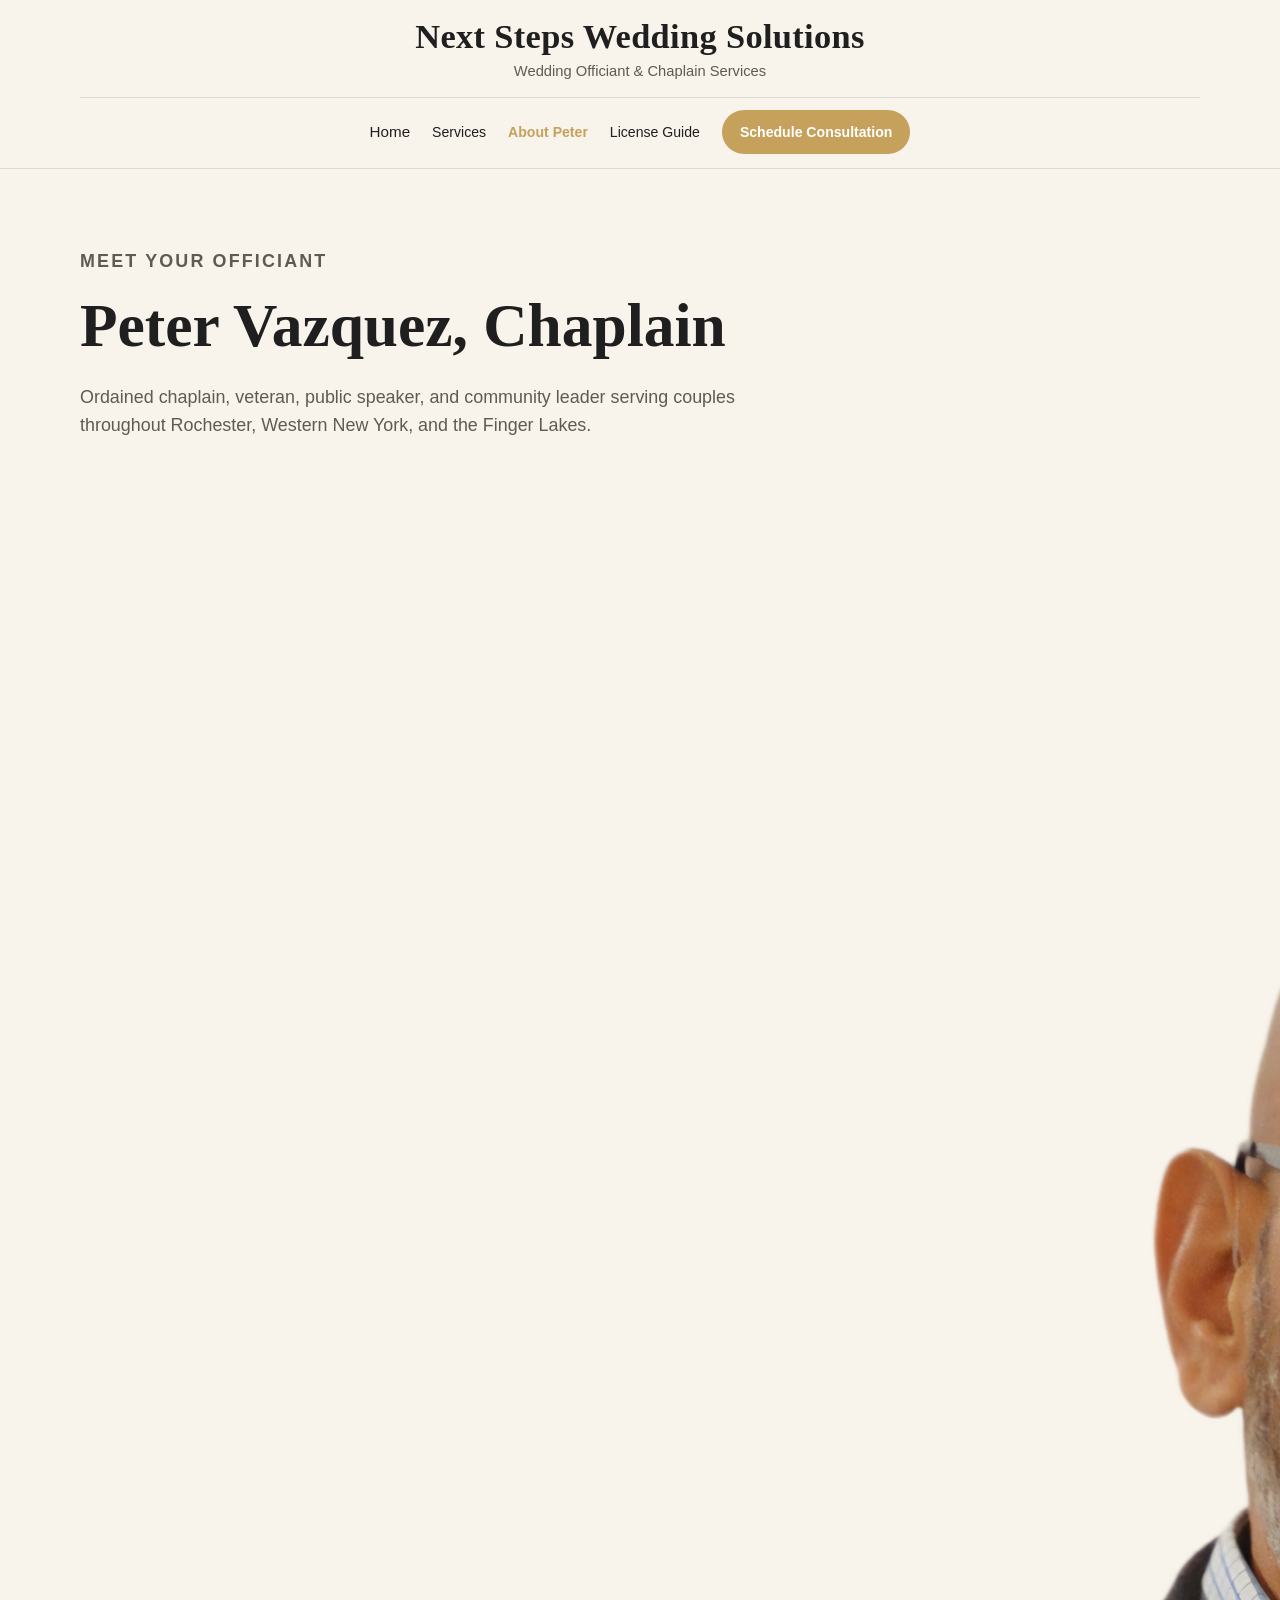
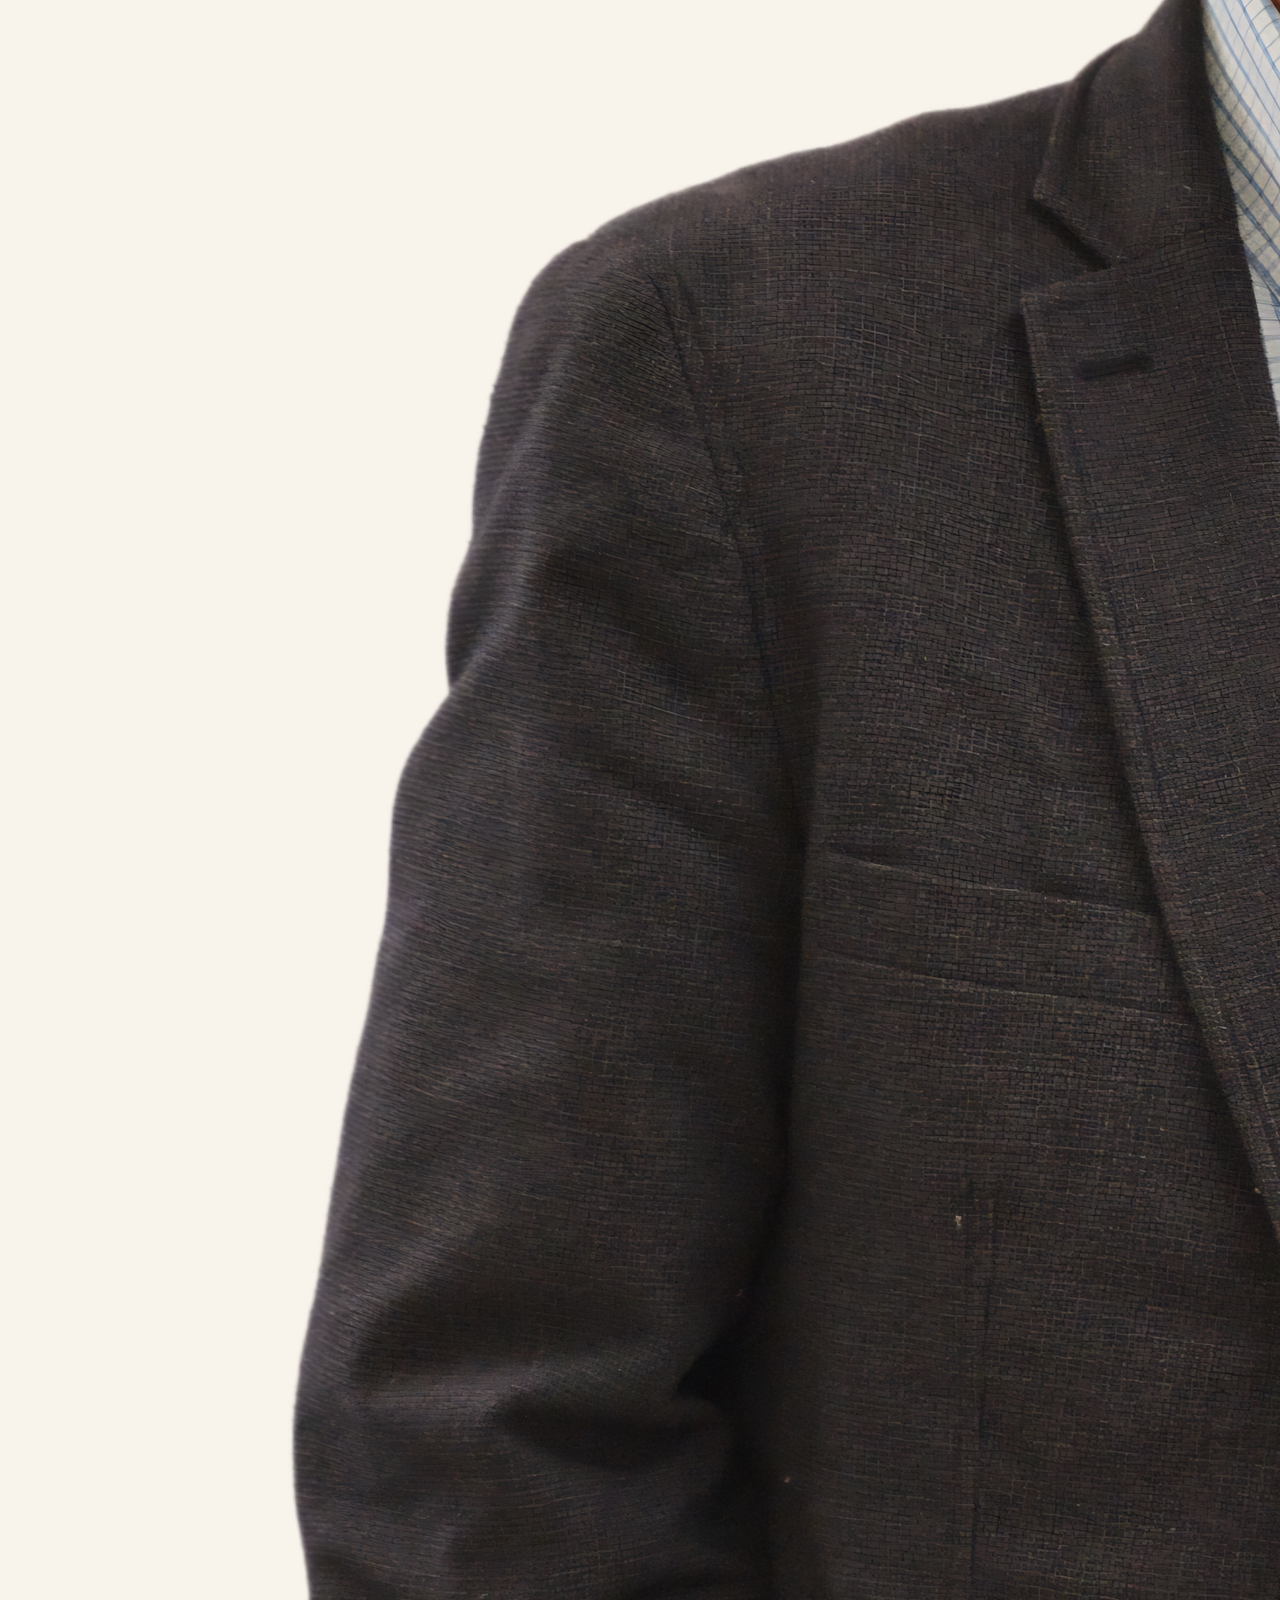
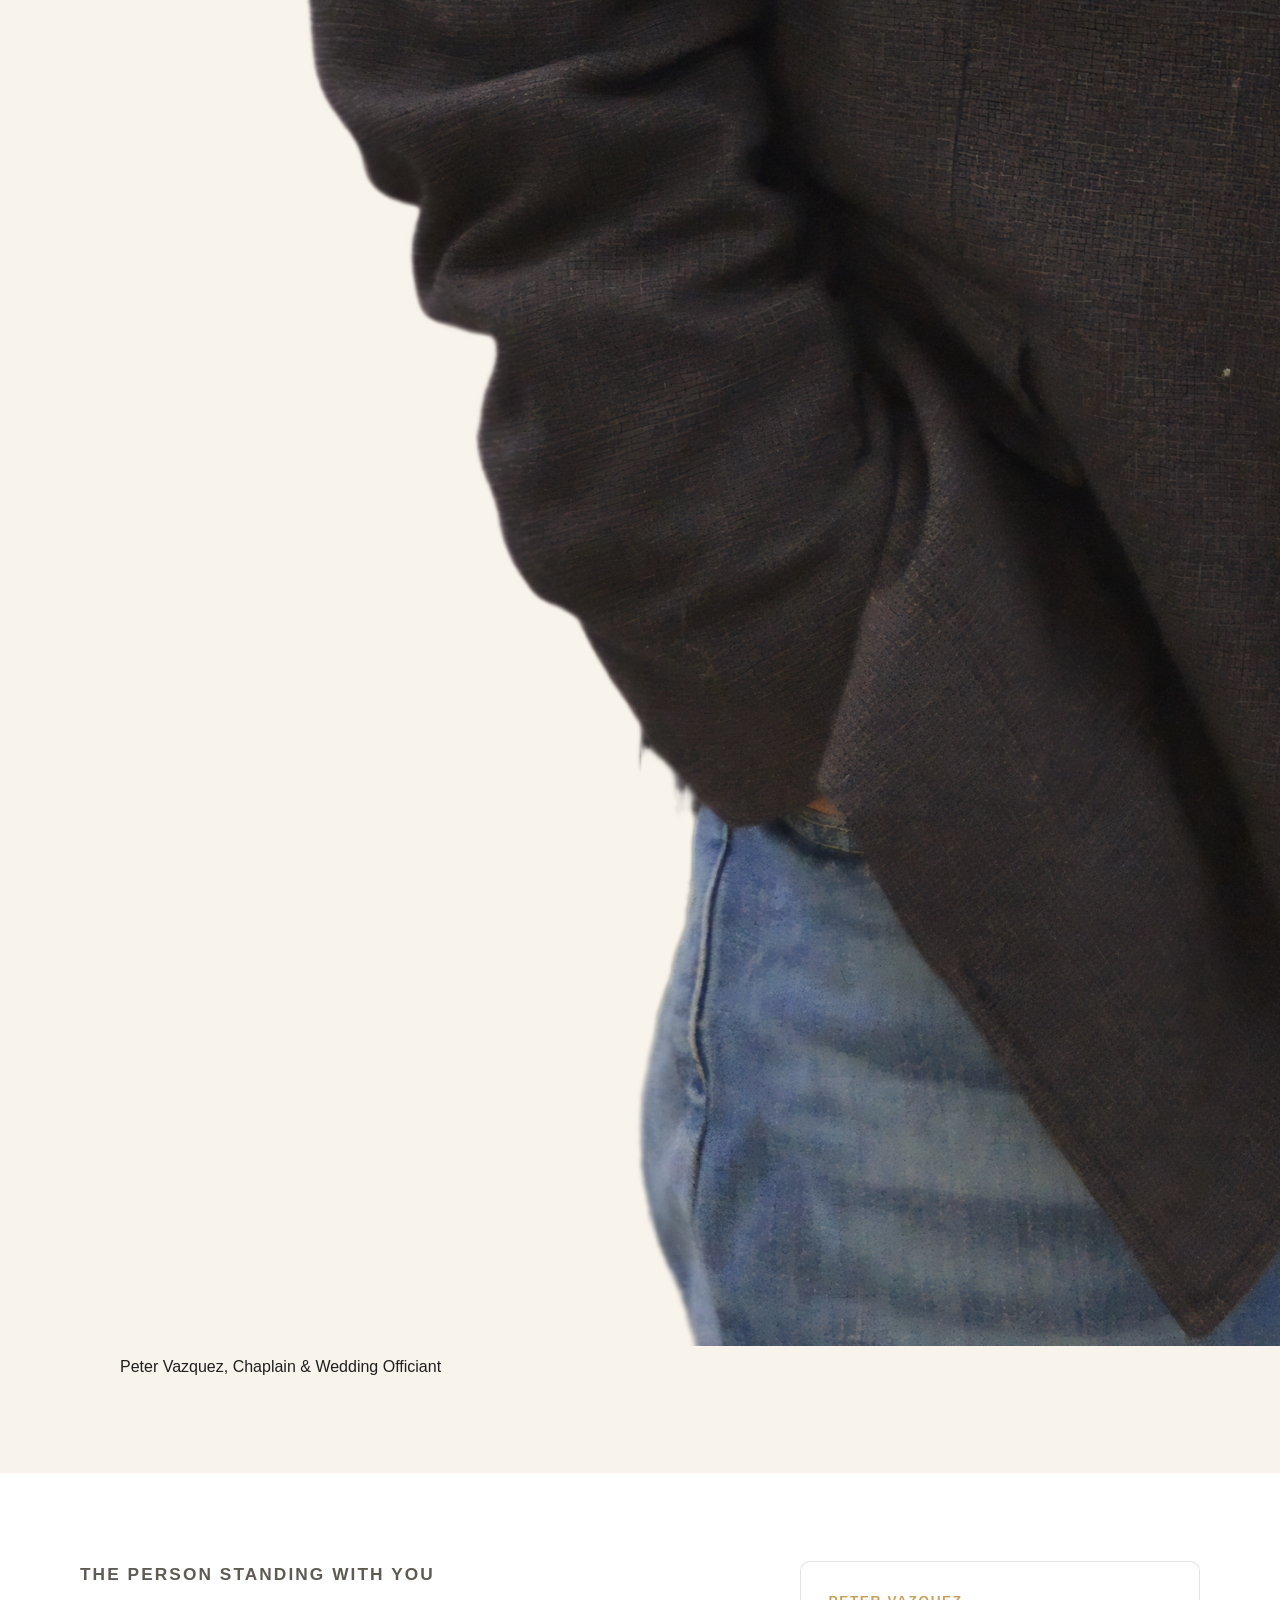
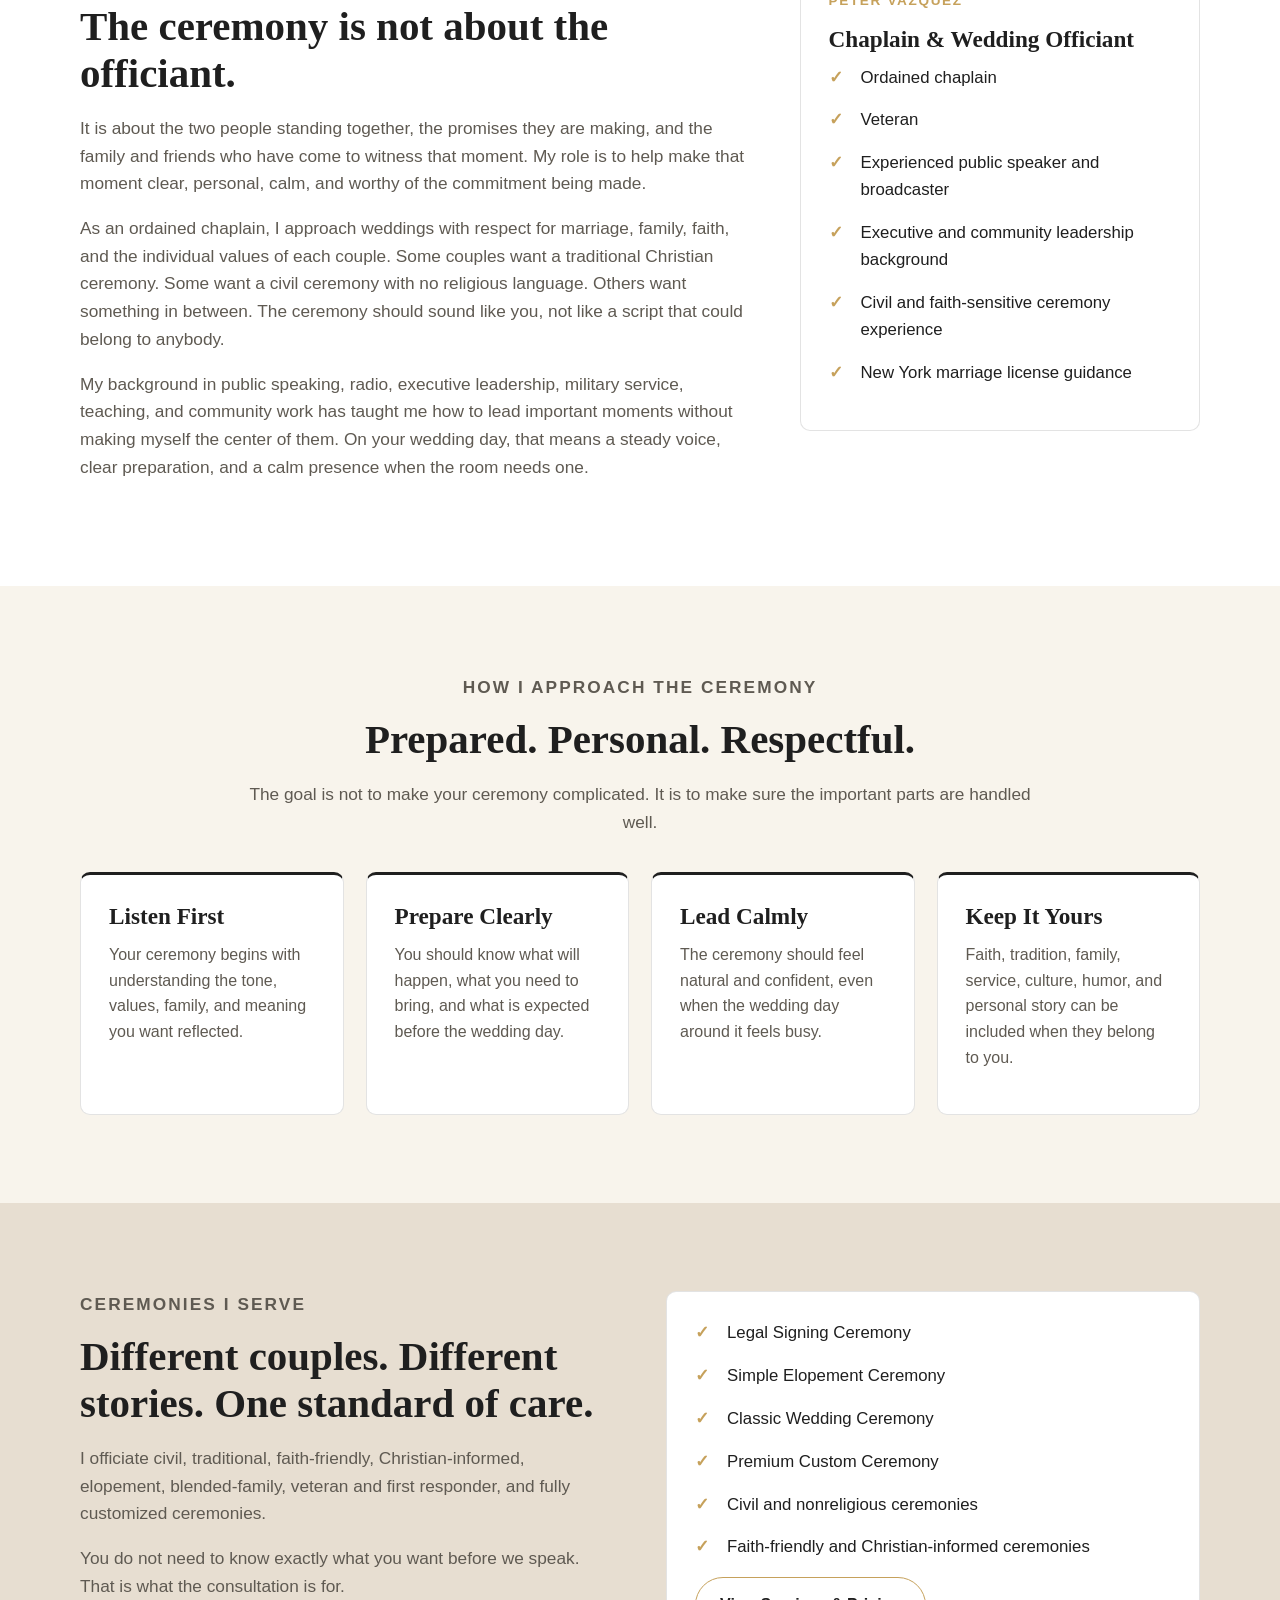
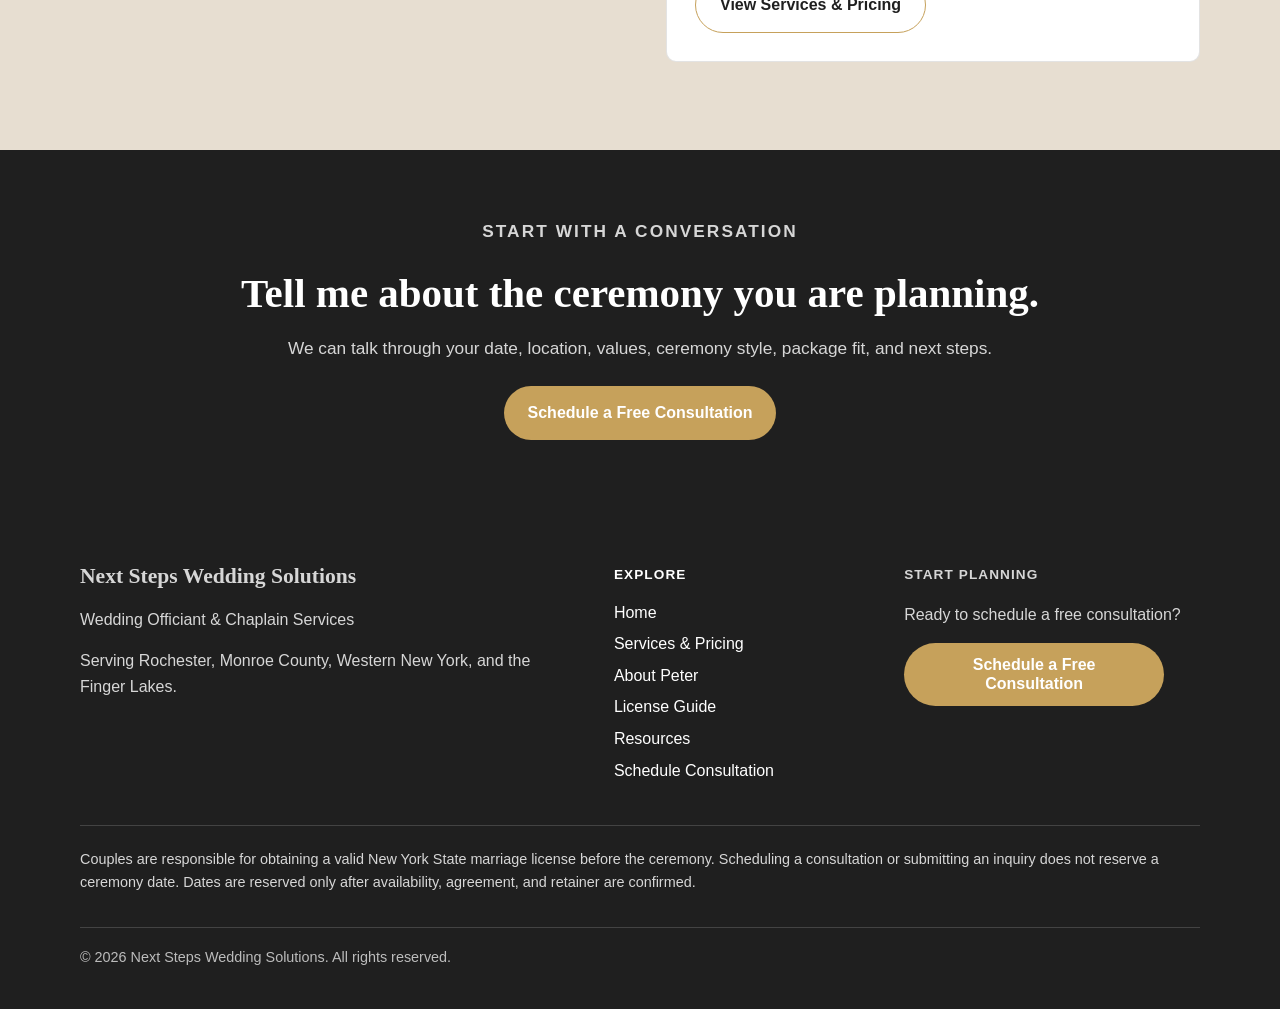
==== commit a9ff2e85: "Add Peter portrait to about page" ====
--- a/about.html
+++ b/about.html
@@ -9,12 +9,12 @@
   <meta property="og:description" content="Meet Peter Vazquez, ordained chaplain, veteran, public speaker, and wedding officiant serving Rochester, Western New York, and the Finger Lakes.">
   <meta property="og:type" content="profile">
   <meta property="og:url" content="https://weddingssolutions.com/about.html">
-  <meta property="og:image" content="https://weddingssolutions.com/images/social-share.jpg">
+  <meta property="og:image" content="https://weddingssolutions.com/images/PV%20Profile%20Pic.png">
 
   <meta name="twitter:card" content="summary_large_image">
   <meta name="twitter:title" content="Peter Vazquez, Chaplain & Wedding Officiant">
   <meta name="twitter:description" content="Ordained chaplain and wedding officiant serving Rochester, Western New York, and the Finger Lakes.">
-  <meta name="twitter:image" content="https://weddingssolutions.com/images/social-share.jpg">
+  <meta name="twitter:image" content="https://weddingssolutions.com/images/PV%20Profile%20Pic.png">
 
   <link rel="icon" type="image/png" href="images/favicon-512.png">
   <link rel="apple-touch-icon" href="images/favicon-512.png">
@@ -54,14 +54,21 @@
   </header>
 
   <main>
-    <section class="page-hero">
-      <div class="container narrow">
-        <p class="eyebrow">Meet Your Officiant</p>
-        <h1>Peter Vazquez, Chaplain</h1>
-        <p>
-          Ordained chaplain, veteran, public speaker, and community leader serving couples throughout
-          Rochester, Western New York, and the Finger Lakes.
-        </p>
+    <section class="page-hero about-hero-profile">
+      <div class="container about-hero-grid">
+        <div class="about-hero-copy">
+          <p class="eyebrow">Meet Your Officiant</p>
+          <h1>Peter Vazquez, Chaplain</h1>
+          <p>
+            Ordained chaplain, veteran, public speaker, and community leader serving couples throughout
+            Rochester, Western New York, and the Finger Lakes.
+          </p>
+        </div>
+
+        <figure class="about-profile-photo">
+          <img src="images/PV%20Profile%20Pic.png" alt="Peter Vazquez, chaplain and wedding officiant">
+          <figcaption>Peter Vazquez, Chaplain &amp; Wedding Officiant</figcaption>
+        </figure>
       </div>
     </section>
 
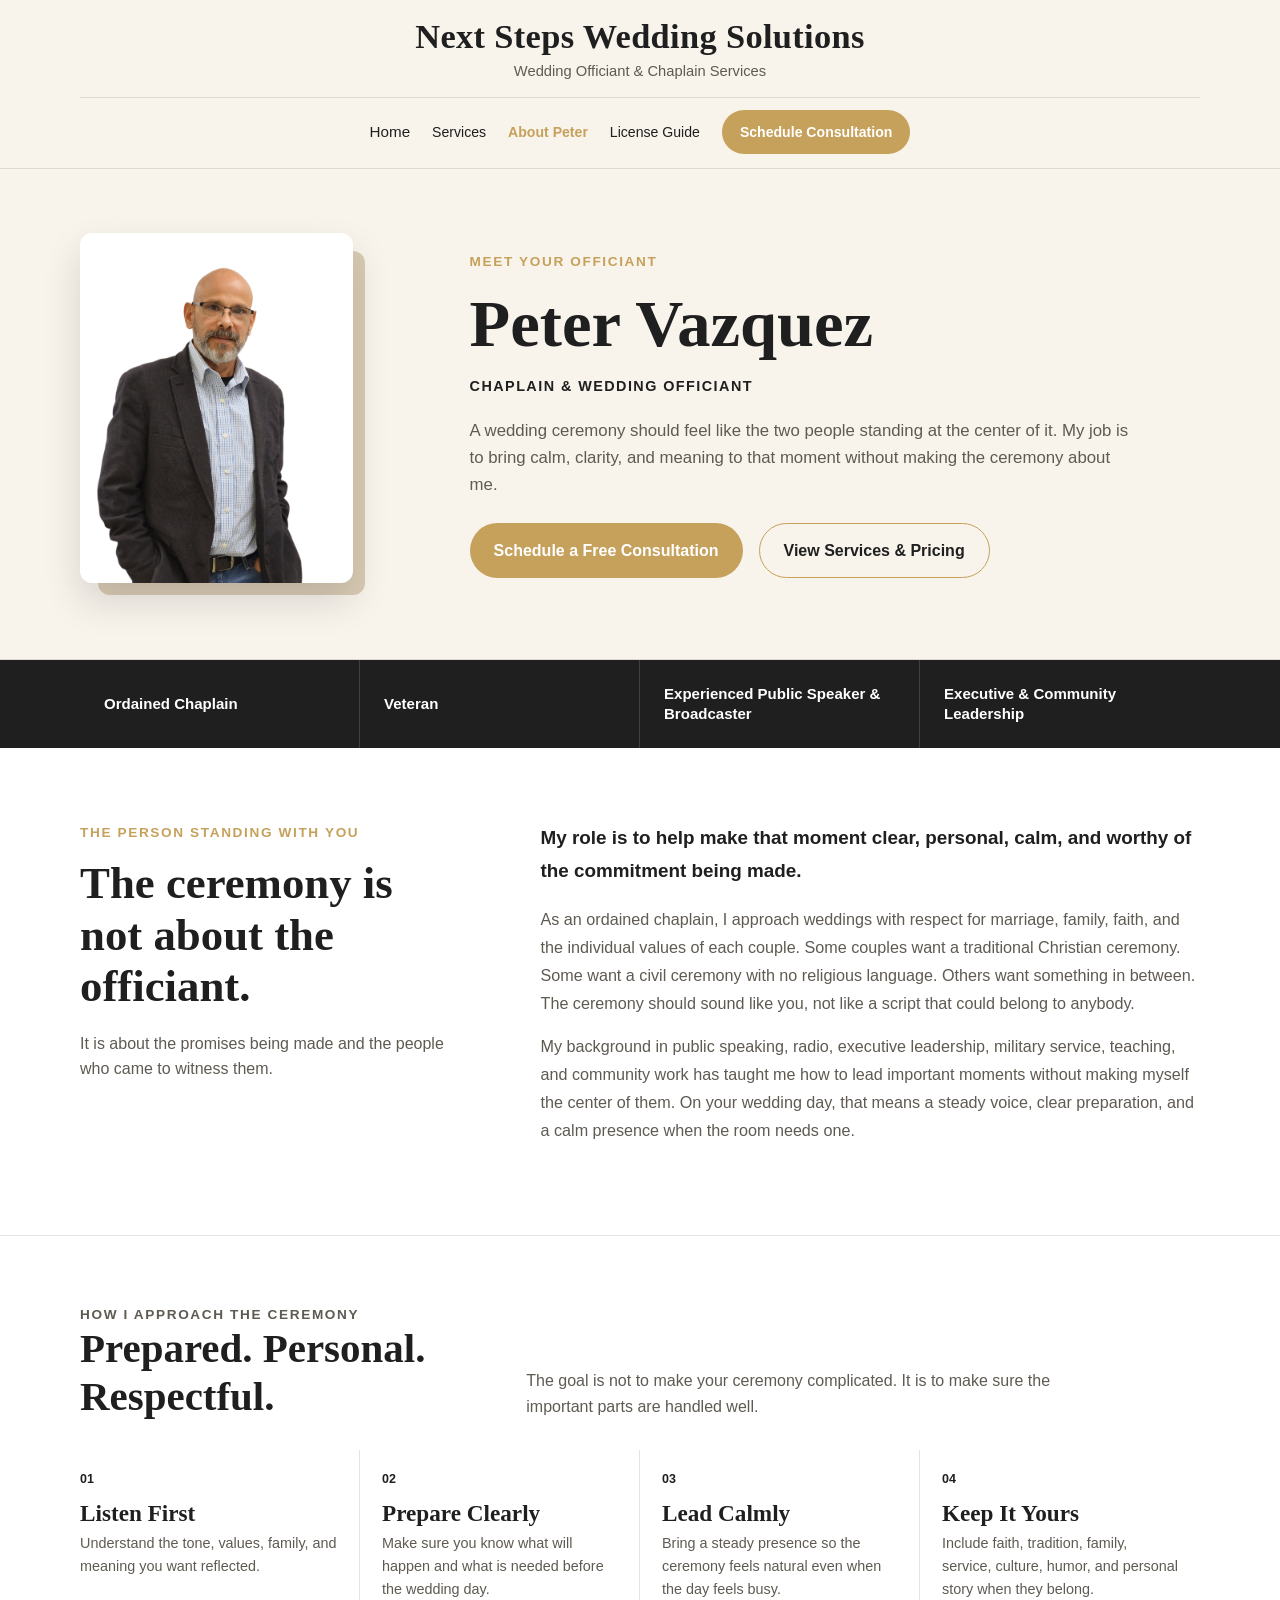
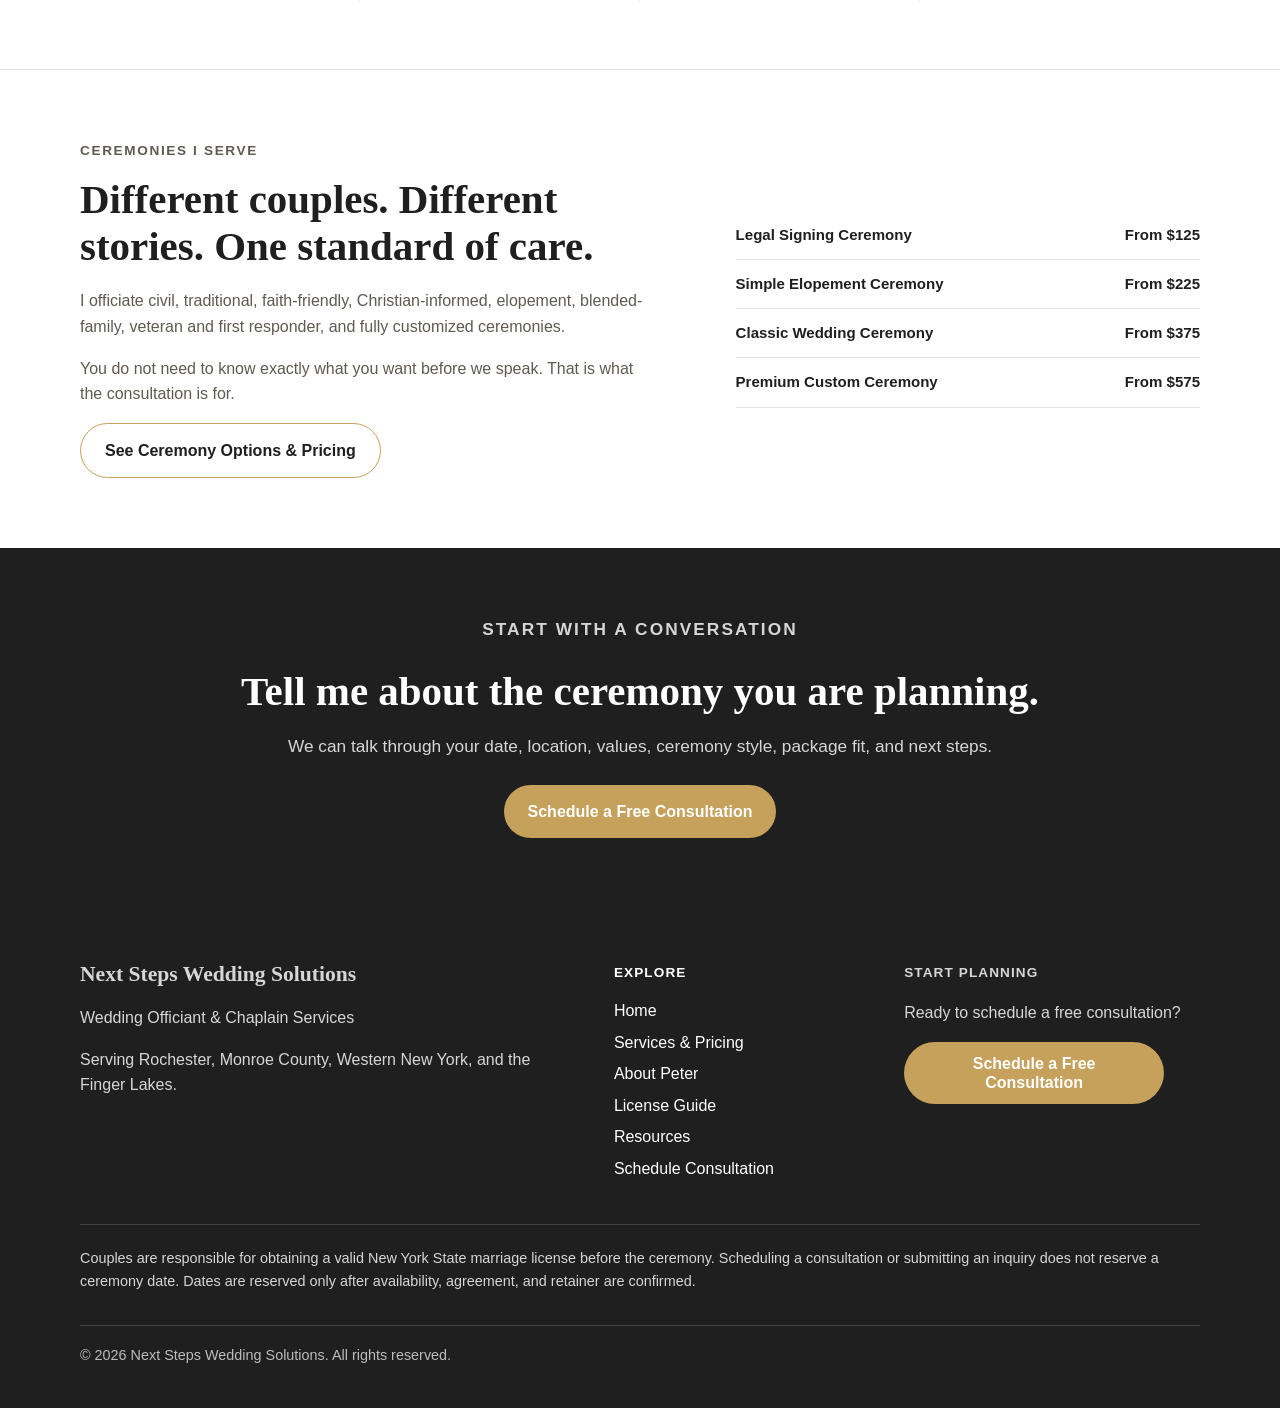
==== commit d36047ee: "Redesign Peter Vazquez profile page" ====
--- a/about.html
+++ b/about.html
@@ -32,9 +32,25 @@
 
   <link rel="stylesheet" href="css/styles.css">
   <link rel="stylesheet" href="css/ceremony-photos.css">
+  <link rel="stylesheet" href="css/contact-about-redesign.css">
+
+  <script type="application/ld+json">
+  {
+    "@context": "https://schema.org",
+    "@type": "Person",
+    "name": "Peter Vazquez",
+    "jobTitle": "Chaplain and Wedding Officiant",
+    "image": "https://weddingssolutions.com/images/PV%20Profile%20Pic.png",
+    "worksFor": {
+      "@type": "LocalBusiness",
+      "name": "Next Steps Wedding Solutions",
+      "url": "https://weddingssolutions.com/"
+    }
+  }
+  </script>
 </head>
 
-<body>
+<body class="about-page-redesign">
   <header class="site-header">
     <div class="container header-inner">
       <div class="brand">
@@ -54,84 +70,102 @@
   </header>
 
   <main>
-    <section class="page-hero about-hero-profile">
-      <div class="container about-hero-grid">
-        <div class="about-hero-copy">
+    <section class="about-profile-hero-redesign">
+      <div class="container about-profile-hero-grid">
+        <figure class="about-profile-portrait">
+          <img src="images/PV%20Profile%20Pic.png" alt="Peter Vazquez, chaplain and wedding officiant">
+        </figure>
+
+        <div class="about-profile-hero-copy">
           <p class="eyebrow">Meet Your Officiant</p>
-          <h1>Peter Vazquez, Chaplain</h1>
-          <p>
-            Ordained chaplain, veteran, public speaker, and community leader serving couples throughout
-            Rochester, Western New York, and the Finger Lakes.
-          </p>
-        </div>
-
-        <figure class="about-profile-photo">
-          <img src="images/PV%20Profile%20Pic.png" alt="Peter Vazquez, chaplain and wedding officiant">
-          <figcaption>Peter Vazquez, Chaplain &amp; Wedding Officiant</figcaption>
-        </figure>
-      </div>
-    </section>
-
-    <section class="about-story-section">
-      <div class="container about-grid">
-        <div class="about-text">
+          <h1>Peter Vazquez</h1>
+          <p class="about-profile-role">Chaplain &amp; Wedding Officiant</p>
+          <p>
+            A wedding ceremony should feel like the two people standing at the center of it. My job is to bring calm,
+            clarity, and meaning to that moment without making the ceremony about me.
+          </p>
+          <div class="button-row about-profile-actions">
+            <a href="https://calendly.com/pvazquez-weddingssolutions/30min" target="_blank" rel="noopener noreferrer" class="button button-primary">Schedule a Free Consultation</a>
+            <a href="services.html" class="button button-secondary">View Services &amp; Pricing</a>
+          </div>
+        </div>
+      </div>
+    </section>
+
+    <section class="about-credential-strip" aria-label="Peter Vazquez credentials">
+      <div class="container about-credential-grid">
+        <div class="about-credential-item"><strong>Ordained Chaplain</strong></div>
+        <div class="about-credential-item"><strong>Veteran</strong></div>
+        <div class="about-credential-item"><strong>Experienced Public Speaker &amp; Broadcaster</strong></div>
+        <div class="about-credential-item"><strong>Executive &amp; Community Leadership</strong></div>
+      </div>
+    </section>
+
+    <section class="about-story-redesign">
+      <div class="container about-story-grid-redesign">
+        <div class="about-story-lead">
           <p class="eyebrow">The Person Standing With You</p>
           <h2>The ceremony is not about the officiant.</h2>
-
-          <p>
-            It is about the two people standing together, the promises they are making, and the family and friends
-            who have come to witness that moment. My role is to help make that moment clear, personal, calm, and worthy of the commitment being made.
-          </p>
-
+          <p>It is about the promises being made and the people who came to witness them.</p>
+        </div>
+
+        <div class="about-story-copy">
+          <p>
+            My role is to help make that moment clear, personal, calm, and worthy of the commitment being made.
+          </p>
           <p>
             As an ordained chaplain, I approach weddings with respect for marriage, family, faith, and the individual values of each couple.
             Some couples want a traditional Christian ceremony. Some want a civil ceremony with no religious language. Others want something in between.
             The ceremony should sound like you, not like a script that could belong to anybody.
           </p>
-
           <p>
             My background in public speaking, radio, executive leadership, military service, teaching, and community work has taught me how to lead important moments without making myself the center of them.
             On your wedding day, that means a steady voice, clear preparation, and a calm presence when the room needs one.
           </p>
         </div>
-
-        <aside class="about-highlight-box">
-          <p class="eyebrow">Peter Vazquez</p>
-          <h3>Chaplain &amp; Wedding Officiant</h3>
-          <ul class="check-list">
-            <li>Ordained chaplain</li>
-            <li>Veteran</li>
-            <li>Experienced public speaker and broadcaster</li>
-            <li>Executive and community leadership background</li>
-            <li>Civil and faith-sensitive ceremony experience</li>
-            <li>New York marriage license guidance</li>
-          </ul>
-        </aside>
-      </div>
-    </section>
-
-    <section class="values-section">
+      </div>
+    </section>
+
+    <section class="about-approach-redesign">
       <div class="container">
-        <div class="section-heading">
-          <p class="eyebrow">How I Approach the Ceremony</p>
-          <h2>Prepared. Personal. Respectful.</h2>
+        <div class="about-approach-heading">
+          <div>
+            <p class="eyebrow">How I Approach the Ceremony</p>
+            <h2>Prepared. Personal. Respectful.</h2>
+          </div>
           <p>
             The goal is not to make your ceremony complicated. It is to make sure the important parts are handled well.
           </p>
         </div>
 
-        <div class="values-grid">
-          <article class="value-card"><h3>Listen First</h3><p>Your ceremony begins with understanding the tone, values, family, and meaning you want reflected.</p></article>
-          <article class="value-card"><h3>Prepare Clearly</h3><p>You should know what will happen, what you need to bring, and what is expected before the wedding day.</p></article>
-          <article class="value-card"><h3>Lead Calmly</h3><p>The ceremony should feel natural and confident, even when the wedding day around it feels busy.</p></article>
-          <article class="value-card"><h3>Keep It Yours</h3><p>Faith, tradition, family, service, culture, humor, and personal story can be included when they belong to you.</p></article>
-        </div>
-      </div>
-    </section>
-
-    <section class="background-section">
-      <div class="container two-column">
-        <div>
+        <div class="about-approach-grid">
+          <article class="about-approach-item">
+            <span>01</span>
+            <h3>Listen First</h3>
+            <p>Understand the tone, values, family, and meaning you want reflected.</p>
+          </article>
+          <article class="about-approach-item">
+            <span>02</span>
+            <h3>Prepare Clearly</h3>
+            <p>Make sure you know what will happen and what is needed before the wedding day.</p>
+          </article>
+          <article class="about-approach-item">
+            <span>03</span>
+            <h3>Lead Calmly</h3>
+            <p>Bring a steady presence so the ceremony feels natural even when the day feels busy.</p>
+          </article>
+          <article class="about-approach-item">
+            <span>04</span>
+            <h3>Keep It Yours</h3>
+            <p>Include faith, tradition, family, service, culture, humor, and personal story when they belong.</p>
+          </article>
+        </div>
+      </div>
+    </section>
+
+    <section class="about-service-redesign">
+      <div class="container about-service-grid">
+        <div class="about-service-copy">
           <p class="eyebrow">Ceremonies I Serve</p>
           <h2>Different couples. Different stories. One standard of care.</h2>
           <p>
@@ -141,19 +175,15 @@
           <p>
             You do not need to know exactly what you want before we speak. That is what the consultation is for.
           </p>
-        </div>
-
-        <div class="background-list-box">
-          <ul class="check-list">
-            <li>Legal Signing Ceremony</li>
-            <li>Simple Elopement Ceremony</li>
-            <li>Classic Wedding Ceremony</li>
-            <li>Premium Custom Ceremony</li>
-            <li>Civil and nonreligious ceremonies</li>
-            <li>Faith-friendly and Christian-informed ceremonies</li>
-          </ul>
-          <a href="services.html" class="button button-secondary">View Services &amp; Pricing</a>
-        </div>
+          <a href="services.html" class="button button-secondary">See Ceremony Options &amp; Pricing</a>
+        </div>
+
+        <ul class="about-service-list">
+          <li><strong>Legal Signing Ceremony</strong><span>From $125</span></li>
+          <li><strong>Simple Elopement Ceremony</strong><span>From $225</span></li>
+          <li><strong>Classic Wedding Ceremony</strong><span>From $375</span></li>
+          <li><strong>Premium Custom Ceremony</strong><span>From $575</span></li>
+        </ul>
       </div>
     </section>
 
@@ -162,7 +192,7 @@
         <p class="eyebrow">Start With a Conversation</p>
         <h2>Tell me about the ceremony you are planning.</h2>
         <p>We can talk through your date, location, values, ceremony style, package fit, and next steps.</p>
-        <a href="contact.html#free-consultation-booking" class="button button-primary">Schedule a Free Consultation</a>
+        <a href="https://calendly.com/pvazquez-weddingssolutions/30min" target="_blank" rel="noopener noreferrer" class="button button-primary">Schedule a Free Consultation</a>
       </div>
     </section>
   </main>
@@ -188,7 +218,7 @@
       <div class="footer-contact">
         <p class="footer-heading">Start Planning</p>
         <p>Ready to schedule a free consultation?</p>
-        <a href="contact.html#free-consultation-booking" class="footer-button">Schedule a Free Consultation</a>
+        <a href="https://calendly.com/pvazquez-weddingssolutions/30min" target="_blank" rel="noopener noreferrer" class="footer-button">Schedule a Free Consultation</a>
       </div>
     </div>
 
--- a/css/ceremony-photos.css
+++ b/css/ceremony-photos.css
@@ -238,17 +238,32 @@
   align-items: center;
 }
 
-.home-profile-mark {
+.home-profile-photo {
+  position: relative;
   width: 150px;
-  aspect-ratio: 1;
-  display: grid;
-  place-items: center;
-  border: 1px solid rgba(255, 255, 255, 0.22);
-  background: rgba(255, 255, 255, 0.05);
-  color: #d6bb84;
-  font-size: 2.6rem;
-  font-weight: 760;
-  letter-spacing: -0.06em;
+  margin: 0;
+  padding: 0 8px 8px 0;
+}
+
+.home-profile-photo::before {
+  content: "";
+  position: absolute;
+  inset: 12px 0 0 12px;
+  background: #d6bb84;
+  border-radius: 10px;
+}
+
+.home-profile-photo img {
+  position: relative;
+  z-index: 1;
+  width: 150px;
+  height: 188px;
+  display: block;
+  object-fit: cover;
+  object-position: center top;
+  border-radius: 10px;
+  background: var(--white);
+  box-shadow: 0 16px 32px rgba(0, 0, 0, 0.22);
 }
 
 .home-profile-copy h2,
@@ -296,6 +311,62 @@
   border-bottom: 1px solid rgba(255, 255, 255, 0.16);
   color: rgba(255, 255, 255, 0.82);
   font-size: 0.94rem;
+}
+
+/* About portrait */
+
+.about-hero-profile {
+  padding: clamp(54px, 7vw, 78px) 0;
+}
+
+.about-hero-grid {
+  width: min(940px, 100%);
+  display: grid;
+  grid-template-columns: minmax(0, 1fr) 220px;
+  gap: clamp(36px, 6vw, 72px);
+  align-items: center;
+}
+
+.about-hero-copy p:last-child {
+  max-width: 650px;
+  color: var(--muted);
+}
+
+.about-profile-photo {
+  position: relative;
+  width: 210px;
+  margin: 0;
+  padding: 0 10px 10px 0;
+}
+
+.about-profile-photo::before {
+  content: "";
+  position: absolute;
+  inset: 16px 0 0 16px;
+  background: var(--taupe);
+  border-radius: 12px;
+}
+
+.about-profile-photo img {
+  position: relative;
+  z-index: 1;
+  width: 210px;
+  height: 262px;
+  display: block;
+  object-fit: cover;
+  object-position: center top;
+  border-radius: 12px;
+  background: var(--white);
+  box-shadow: 0 16px 36px rgba(23, 23, 23, 0.14);
+}
+
+.about-profile-photo figcaption {
+  position: relative;
+  z-index: 1;
+  margin: 9px 0 0 16px;
+  color: var(--muted);
+  font-size: 0.78rem;
+  line-height: 1.4;
 }
 
 .home-value-section {
@@ -742,14 +813,29 @@
   .home-value-grid,
   .home-license-grid,
   .home-area-grid,
+  .about-hero-grid,
   .services-image-card,
   .styles-band-card,
   .ceremony-moment-card {
     grid-template-columns: 1fr;
   }
 
-  .home-profile-mark {
-    width: 120px;
+  .home-profile-photo {
+    width: 132px;
+  }
+
+  .home-profile-photo img {
+    width: 132px;
+    height: 165px;
+  }
+
+  .about-profile-photo {
+    width: 190px;
+  }
+
+  .about-profile-photo img {
+    width: 190px;
+    height: 238px;
   }
 
   .home-hero-image {
--- a/css/contact-about-redesign.css
+++ b/css/contact-about-redesign.css
@@ -0,0 +1,605 @@
+/* Contact and About page redesign */
+
+.contact-page-redesign,
+.about-page-redesign {
+  background: var(--white);
+}
+
+/* CONTACT */
+.contact-hero-redesign {
+  padding: clamp(42px, 5vw, 62px) 0;
+  background: var(--ivory);
+  border-bottom: 1px solid var(--line);
+}
+
+.contact-hero-layout {
+  display: grid;
+  grid-template-columns: minmax(0, 1.25fr) minmax(280px, 0.75fr);
+  gap: clamp(36px, 6vw, 76px);
+  align-items: end;
+}
+
+.contact-hero-copy {
+  max-width: 720px;
+}
+
+.contact-hero-copy h1 {
+  max-width: 680px;
+  margin-bottom: 16px;
+  font-size: clamp(2.6rem, 5vw, 4.8rem);
+}
+
+.contact-hero-copy > p:last-child {
+  max-width: 620px;
+  margin-bottom: 0;
+  color: var(--muted);
+  font-size: 1.04rem;
+}
+
+.contact-hero-facts {
+  display: grid;
+  gap: 12px;
+  padding: 20px 0 2px;
+  border-top: 1px solid var(--line-strong);
+}
+
+.contact-hero-fact {
+  display: grid;
+  grid-template-columns: 120px 1fr;
+  gap: 18px;
+  padding-bottom: 10px;
+  border-bottom: 1px solid var(--line);
+}
+
+.contact-hero-fact:last-child {
+  border-bottom: 0;
+}
+
+.contact-hero-fact strong {
+  font-size: 0.78rem;
+  letter-spacing: 0.08em;
+  text-transform: uppercase;
+}
+
+.contact-hero-fact span {
+  color: var(--muted);
+  font-size: 0.92rem;
+}
+
+.contact-start-section {
+  padding: clamp(48px, 6vw, 70px) 0;
+  background: var(--white);
+}
+
+.contact-start-grid {
+  display: grid;
+  grid-template-columns: minmax(300px, 0.78fr) minmax(0, 1.22fr);
+  gap: clamp(30px, 5vw, 58px);
+  align-items: start;
+}
+
+.contact-booking-panel {
+  position: sticky;
+  top: 104px;
+  padding: clamp(28px, 4vw, 38px);
+  background: var(--charcoal);
+  color: var(--white);
+  border-radius: 12px;
+}
+
+.contact-booking-panel .eyebrow {
+  color: #d6bb84;
+}
+
+.contact-booking-panel h2 {
+  margin-bottom: 14px;
+  color: var(--white);
+  font-size: clamp(2rem, 3vw, 2.8rem);
+}
+
+.contact-booking-panel > p {
+  color: rgba(255,255,255,.76);
+}
+
+.contact-booking-panel .button-primary {
+  width: 100%;
+  margin-top: 8px;
+  background: var(--white);
+  color: var(--charcoal);
+}
+
+.contact-booking-panel .button-primary:hover {
+  background: var(--ivory);
+}
+
+.contact-booking-list {
+  margin: 24px 0 22px;
+  padding: 0;
+  list-style: none;
+  border-top: 1px solid rgba(255,255,255,.16);
+}
+
+.contact-booking-list li {
+  padding: 11px 0;
+  border-bottom: 1px solid rgba(255,255,255,.16);
+  color: rgba(255,255,255,.82);
+  font-size: .94rem;
+}
+
+.contact-booking-note {
+  margin-top: 18px;
+  padding: 14px 0 0;
+  border-top: 1px solid rgba(255,255,255,.16);
+  color: rgba(255,255,255,.64);
+  font-size: .84rem;
+  line-height: 1.5;
+}
+
+.contact-message-panel {
+  padding: 0;
+}
+
+.contact-message-heading {
+  display: grid;
+  grid-template-columns: 1fr auto;
+  gap: 24px;
+  align-items: end;
+  margin-bottom: 24px;
+  padding-bottom: 20px;
+  border-bottom: 1px solid var(--line-strong);
+}
+
+.contact-message-heading h2,
+.contact-message-heading p {
+  margin-bottom: 0;
+}
+
+.contact-message-heading p {
+  max-width: 330px;
+  color: var(--muted);
+  font-size: .92rem;
+}
+
+.contact-form-redesign {
+  display: grid;
+  grid-template-columns: repeat(2, minmax(0, 1fr));
+  gap: 15px 18px;
+}
+
+.contact-form-redesign .form-field {
+  display: grid;
+  gap: 6px;
+}
+
+.contact-form-redesign .form-field.full {
+  grid-column: 1 / -1;
+}
+
+.contact-form-redesign label {
+  font-size: .84rem;
+  font-weight: 720;
+}
+
+.contact-form-redesign input,
+.contact-form-redesign select,
+.contact-form-redesign textarea {
+  width: 100%;
+  min-height: 44px;
+  padding: 10px 12px;
+  border: 1px solid var(--line-strong);
+  border-radius: 7px;
+  background: var(--surface);
+  color: var(--charcoal);
+  font: inherit;
+}
+
+.contact-form-redesign textarea {
+  min-height: 112px;
+  resize: vertical;
+}
+
+.contact-form-redesign .form-button {
+  width: fit-content;
+  margin-top: 2px;
+}
+
+.contact-form-note {
+  grid-column: 1 / -1;
+  margin: 0;
+  color: var(--muted);
+  font-size: .82rem;
+}
+
+.contact-next-compact {
+  padding: clamp(42px, 5vw, 58px) 0;
+  background: var(--surface);
+  border-top: 1px solid var(--line);
+  border-bottom: 1px solid var(--line);
+}
+
+.contact-next-layout {
+  display: grid;
+  grid-template-columns: minmax(220px, .7fr) minmax(0, 1.3fr);
+  gap: clamp(32px, 6vw, 72px);
+  align-items: start;
+}
+
+.contact-next-layout h2 {
+  margin-bottom: 10px;
+}
+
+.contact-next-layout > div:first-child p:last-child {
+  color: var(--muted);
+}
+
+.contact-next-steps {
+  display: grid;
+  grid-template-columns: repeat(3, minmax(0, 1fr));
+  gap: 18px;
+}
+
+.contact-next-step {
+  padding-top: 14px;
+  border-top: 2px solid var(--charcoal);
+}
+
+.contact-next-step span {
+  display: block;
+  margin-bottom: 8px;
+  color: var(--gold-dark);
+  font-size: .78rem;
+  font-weight: 760;
+}
+
+.contact-next-step h3 {
+  margin-bottom: 6px;
+}
+
+.contact-next-step p {
+  margin: 0;
+  color: var(--muted);
+  font-size: .9rem;
+}
+
+/* ABOUT */
+.about-profile-hero-redesign {
+  padding: clamp(46px, 5vw, 64px) 0;
+  background: var(--ivory);
+  border-bottom: 1px solid var(--line);
+}
+
+.about-profile-hero-grid {
+  display: grid;
+  grid-template-columns: minmax(230px, 300px) minmax(0, 1fr);
+  gap: clamp(42px, 7vw, 92px);
+  align-items: center;
+}
+
+.about-profile-portrait {
+  position: relative;
+  width: min(100%, 285px);
+  margin: 0;
+  padding: 0 12px 12px 0;
+}
+
+.about-profile-portrait::before {
+  content: "";
+  position: absolute;
+  inset: 18px 0 0 18px;
+  background: #d9ccb5;
+  border-radius: 12px;
+}
+
+.about-profile-portrait img {
+  position: relative;
+  z-index: 1;
+  width: 100%;
+  height: 350px;
+  display: block;
+  object-fit: cover;
+  object-position: center top;
+  border-radius: 12px;
+  background: var(--white);
+  box-shadow: 0 18px 38px rgba(23,23,23,.14);
+}
+
+.about-profile-hero-copy {
+  max-width: 720px;
+}
+
+.about-profile-hero-copy h1 {
+  max-width: 660px;
+  margin-bottom: 12px;
+  font-size: clamp(2.8rem, 5.2vw, 5rem);
+}
+
+.about-profile-role {
+  margin-bottom: 20px;
+  color: var(--gold-dark);
+  font-size: .9rem;
+  font-weight: 760;
+  letter-spacing: .1em;
+  text-transform: uppercase;
+}
+
+.about-profile-hero-copy > p:not(.eyebrow):not(.about-profile-role) {
+  max-width: 660px;
+  color: var(--muted);
+  font-size: 1.05rem;
+}
+
+.about-profile-actions {
+  margin-top: 24px;
+}
+
+.about-credential-strip {
+  background: var(--charcoal);
+  color: var(--white);
+}
+
+.about-credential-grid {
+  display: grid;
+  grid-template-columns: repeat(4, minmax(0, 1fr));
+}
+
+.about-credential-item {
+  min-height: 88px;
+  display: flex;
+  align-items: center;
+  padding: 18px 24px;
+  border-right: 1px solid rgba(255,255,255,.15);
+}
+
+.about-credential-item:last-child {
+  border-right: 0;
+}
+
+.about-credential-item strong {
+  color: var(--white);
+  font-size: .94rem;
+  line-height: 1.35;
+}
+
+.about-story-redesign {
+  padding: clamp(52px, 6vw, 74px) 0;
+  background: var(--white);
+}
+
+.about-story-grid-redesign {
+  display: grid;
+  grid-template-columns: minmax(260px, .72fr) minmax(0, 1.28fr);
+  gap: clamp(38px, 7vw, 90px);
+  align-items: start;
+}
+
+.about-story-lead {
+  position: sticky;
+  top: 108px;
+}
+
+.about-story-lead h2 {
+  max-width: 390px;
+  font-size: clamp(2.1rem, 3.5vw, 3.4rem);
+}
+
+.about-story-lead p:last-child {
+  max-width: 380px;
+  color: var(--muted);
+}
+
+.about-story-copy {
+  max-width: 690px;
+}
+
+.about-story-copy p {
+  color: var(--muted);
+  font-size: 1.01rem;
+  line-height: 1.72;
+}
+
+.about-story-copy p:first-child {
+  color: var(--charcoal);
+  font-size: 1.18rem;
+  font-weight: 650;
+}
+
+.about-approach-redesign {
+  padding: clamp(48px, 6vw, 68px) 0;
+  background: var(--surface);
+  border-top: 1px solid var(--line);
+  border-bottom: 1px solid var(--line);
+}
+
+.about-approach-heading {
+  display: grid;
+  grid-template-columns: minmax(240px, .75fr) minmax(0, 1.25fr);
+  gap: 42px;
+  align-items: end;
+  margin-bottom: 30px;
+}
+
+.about-approach-heading h2,
+.about-approach-heading p {
+  margin-bottom: 0;
+}
+
+.about-approach-heading p {
+  max-width: 580px;
+  color: var(--muted);
+}
+
+.about-approach-grid {
+  display: grid;
+  grid-template-columns: repeat(4, minmax(0, 1fr));
+  border-top: 1px solid var(--line-strong);
+}
+
+.about-approach-item {
+  padding: 20px 22px 0 0;
+  border-right: 1px solid var(--line);
+}
+
+.about-approach-item + .about-approach-item {
+  padding-left: 22px;
+}
+
+.about-approach-item:last-child {
+  border-right: 0;
+}
+
+.about-approach-item span {
+  display: block;
+  margin-bottom: 10px;
+  color: var(--gold-dark);
+  font-size: .78rem;
+  font-weight: 760;
+}
+
+.about-approach-item h3 {
+  margin-bottom: 6px;
+}
+
+.about-approach-item p {
+  margin: 0;
+  color: var(--muted);
+  font-size: .9rem;
+}
+
+.about-service-redesign {
+  padding: clamp(50px, 6vw, 70px) 0;
+  background: var(--white);
+}
+
+.about-service-grid {
+  display: grid;
+  grid-template-columns: minmax(0, 1.1fr) minmax(300px, .9fr);
+  gap: clamp(42px, 7vw, 88px);
+  align-items: center;
+}
+
+.about-service-copy p {
+  color: var(--muted);
+}
+
+.about-service-list {
+  margin: 0;
+  padding: 0;
+  list-style: none;
+  border-top: 1px solid var(--line-strong);
+}
+
+.about-service-list li {
+  display: flex;
+  justify-content: space-between;
+  gap: 18px;
+  padding: 12px 0;
+  border-bottom: 1px solid var(--line);
+  font-size: .94rem;
+}
+
+.about-service-list span {
+  color: var(--gold-dark);
+  font-weight: 760;
+}
+
+@media (max-width: 980px) {
+  .contact-hero-layout,
+  .contact-start-grid,
+  .contact-next-layout,
+  .about-profile-hero-grid,
+  .about-story-grid-redesign,
+  .about-approach-heading,
+  .about-service-grid {
+    grid-template-columns: 1fr;
+  }
+
+  .contact-booking-panel,
+  .about-story-lead {
+    position: static;
+  }
+
+  .about-profile-portrait {
+    width: min(100%, 250px);
+  }
+
+  .about-profile-portrait img {
+    height: 310px;
+  }
+
+  .about-credential-grid,
+  .about-approach-grid {
+    grid-template-columns: repeat(2, minmax(0, 1fr));
+  }
+
+  .about-credential-item:nth-child(2),
+  .about-approach-item:nth-child(2) {
+    border-right: 0;
+  }
+
+  .about-credential-item:nth-child(-n+2) {
+    border-bottom: 1px solid rgba(255,255,255,.15);
+  }
+
+  .contact-message-heading {
+    grid-template-columns: 1fr;
+  }
+
+  .contact-next-steps {
+    grid-template-columns: 1fr;
+  }
+}
+
+@media (max-width: 720px) {
+  .contact-hero-redesign,
+  .contact-start-section,
+  .contact-next-compact,
+  .about-profile-hero-redesign,
+  .about-story-redesign,
+  .about-approach-redesign,
+  .about-service-redesign {
+    padding: 42px 0;
+  }
+
+  .contact-hero-copy h1,
+  .about-profile-hero-copy h1 {
+    font-size: clamp(2.45rem, 12vw, 3.45rem);
+  }
+
+  .contact-form-redesign,
+  .about-credential-grid,
+  .about-approach-grid {
+    grid-template-columns: 1fr;
+  }
+
+  .contact-form-redesign .form-field.full,
+  .contact-form-note {
+    grid-column: auto;
+  }
+
+  .contact-hero-fact {
+    grid-template-columns: 1fr;
+    gap: 3px;
+  }
+
+  .about-credential-item,
+  .about-credential-item:nth-child(2),
+  .about-approach-item,
+  .about-approach-item + .about-approach-item {
+    padding: 16px 0;
+    border-right: 0;
+    border-bottom: 1px solid rgba(255,255,255,.15);
+  }
+
+  .about-approach-item,
+  .about-approach-item + .about-approach-item {
+    border-bottom-color: var(--line);
+  }
+
+  .about-profile-portrait {
+    width: min(100%, 220px);
+  }
+
+  .about-profile-portrait img {
+    height: 275px;
+  }
+}
